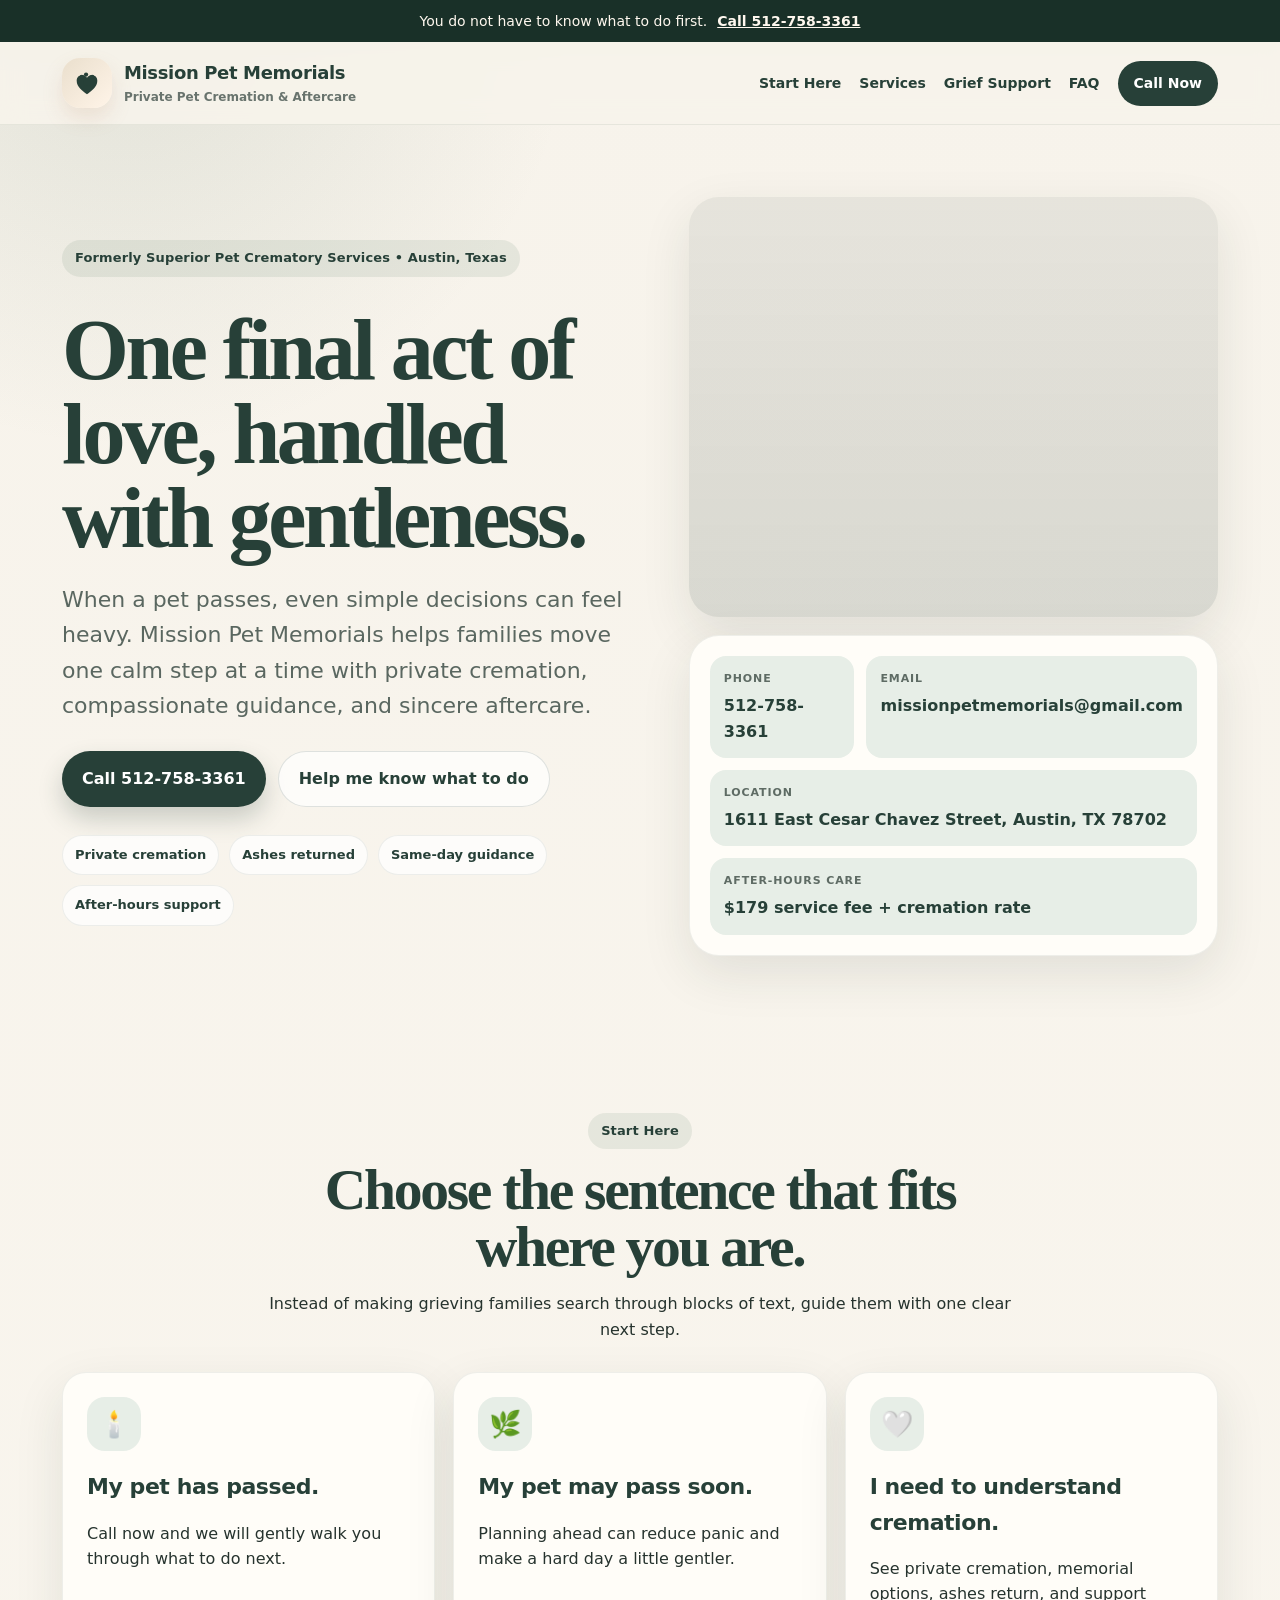
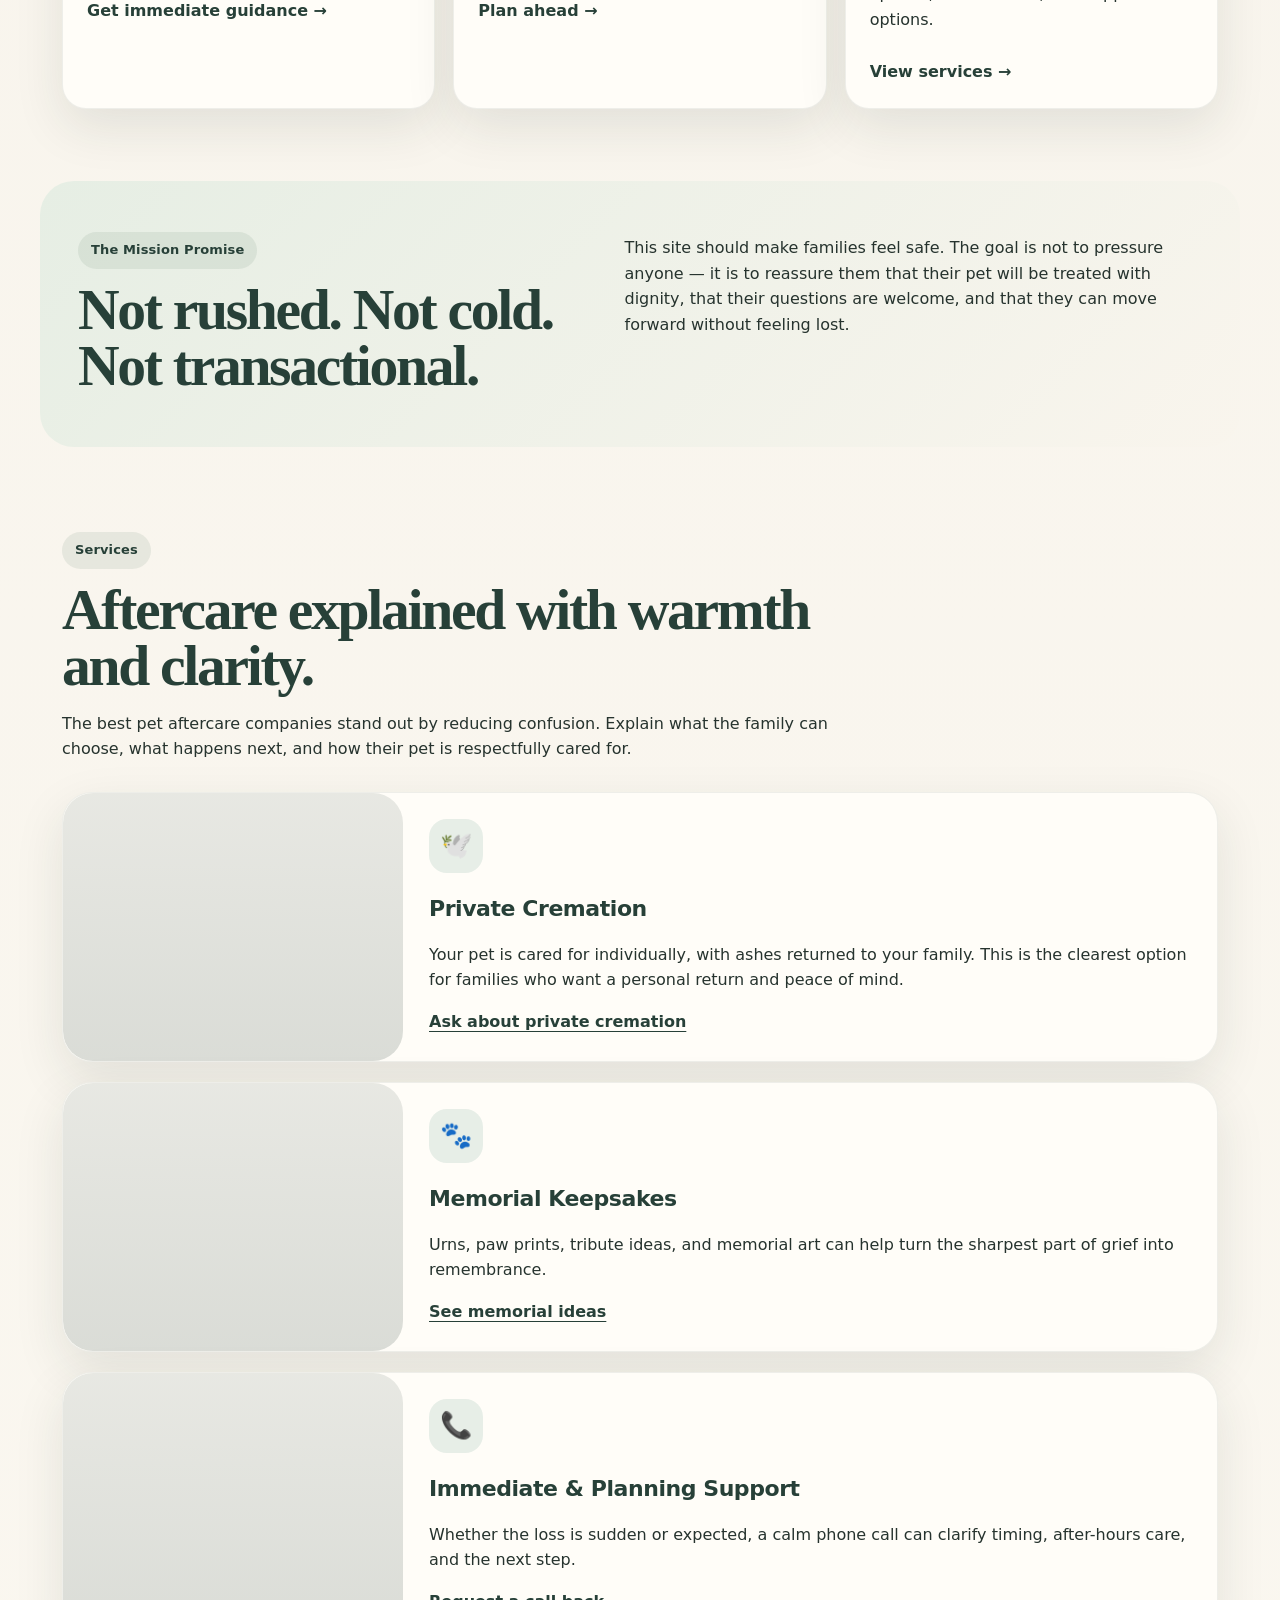
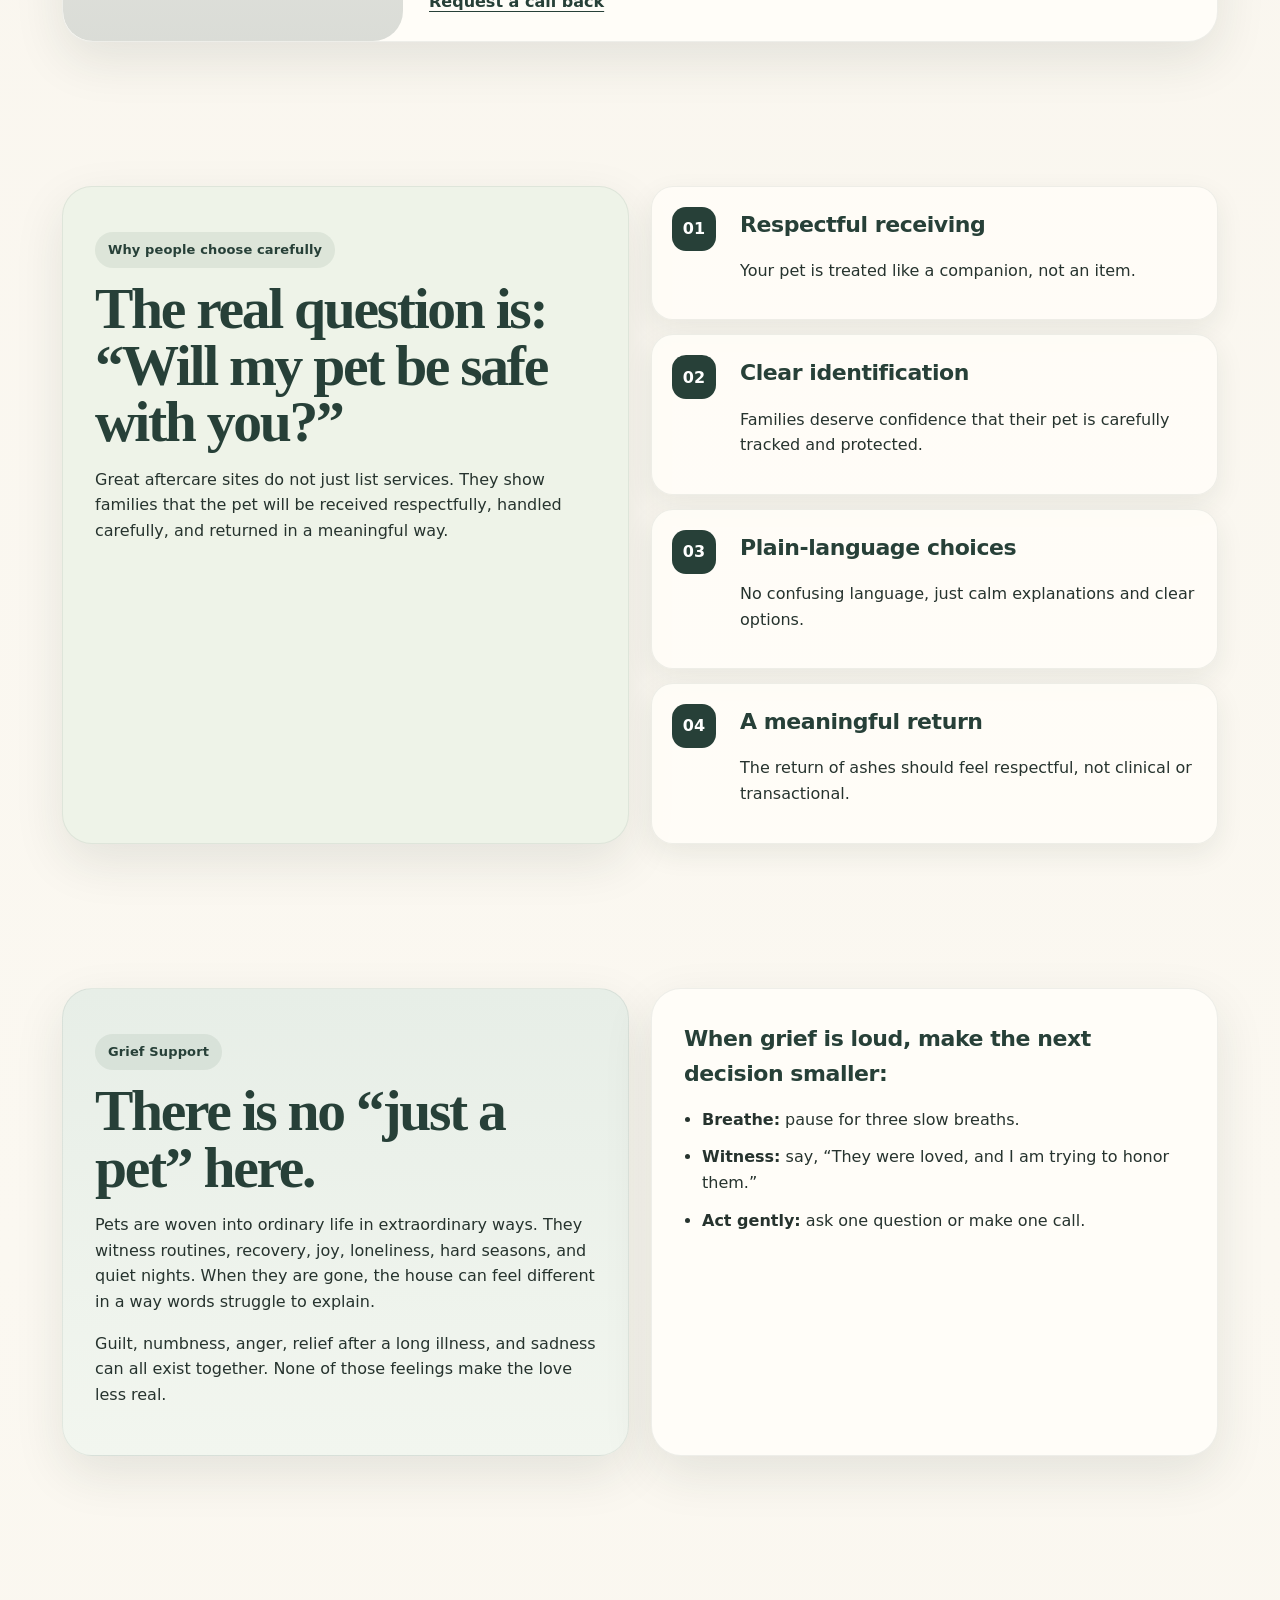
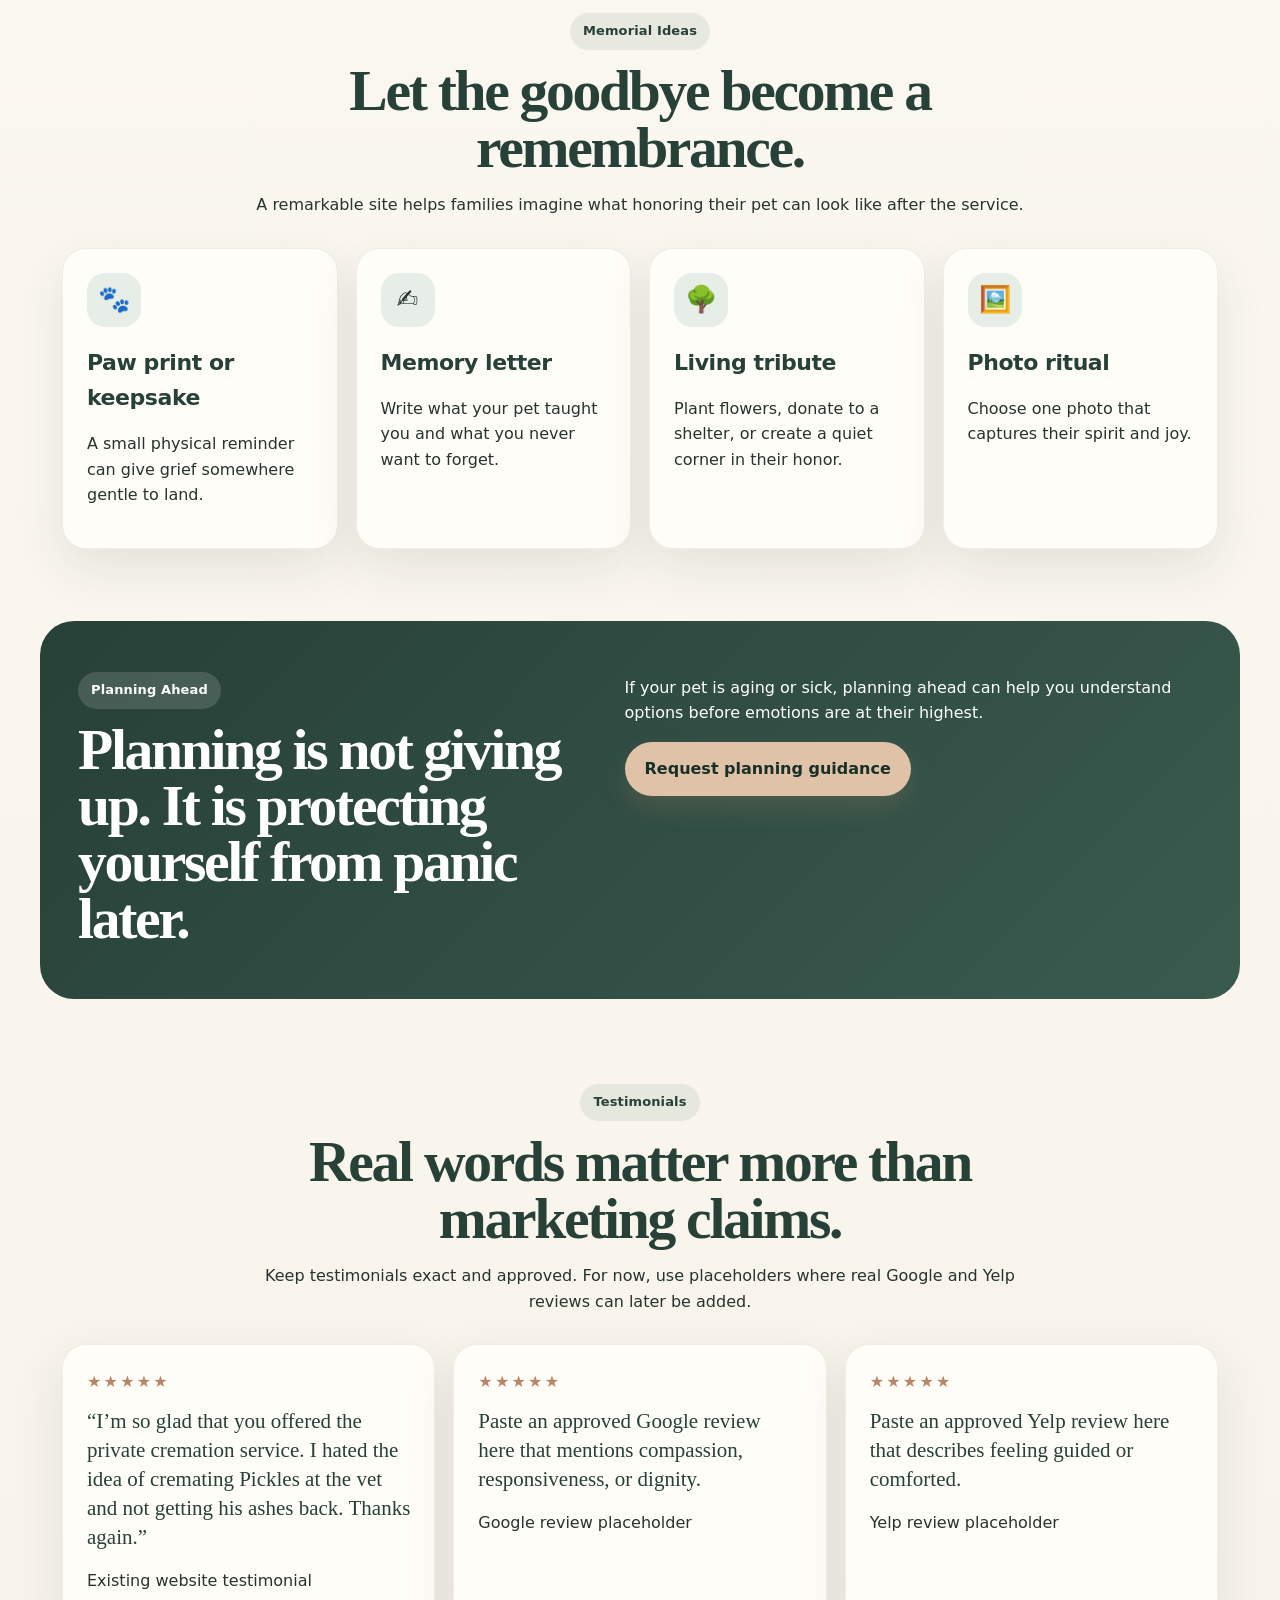
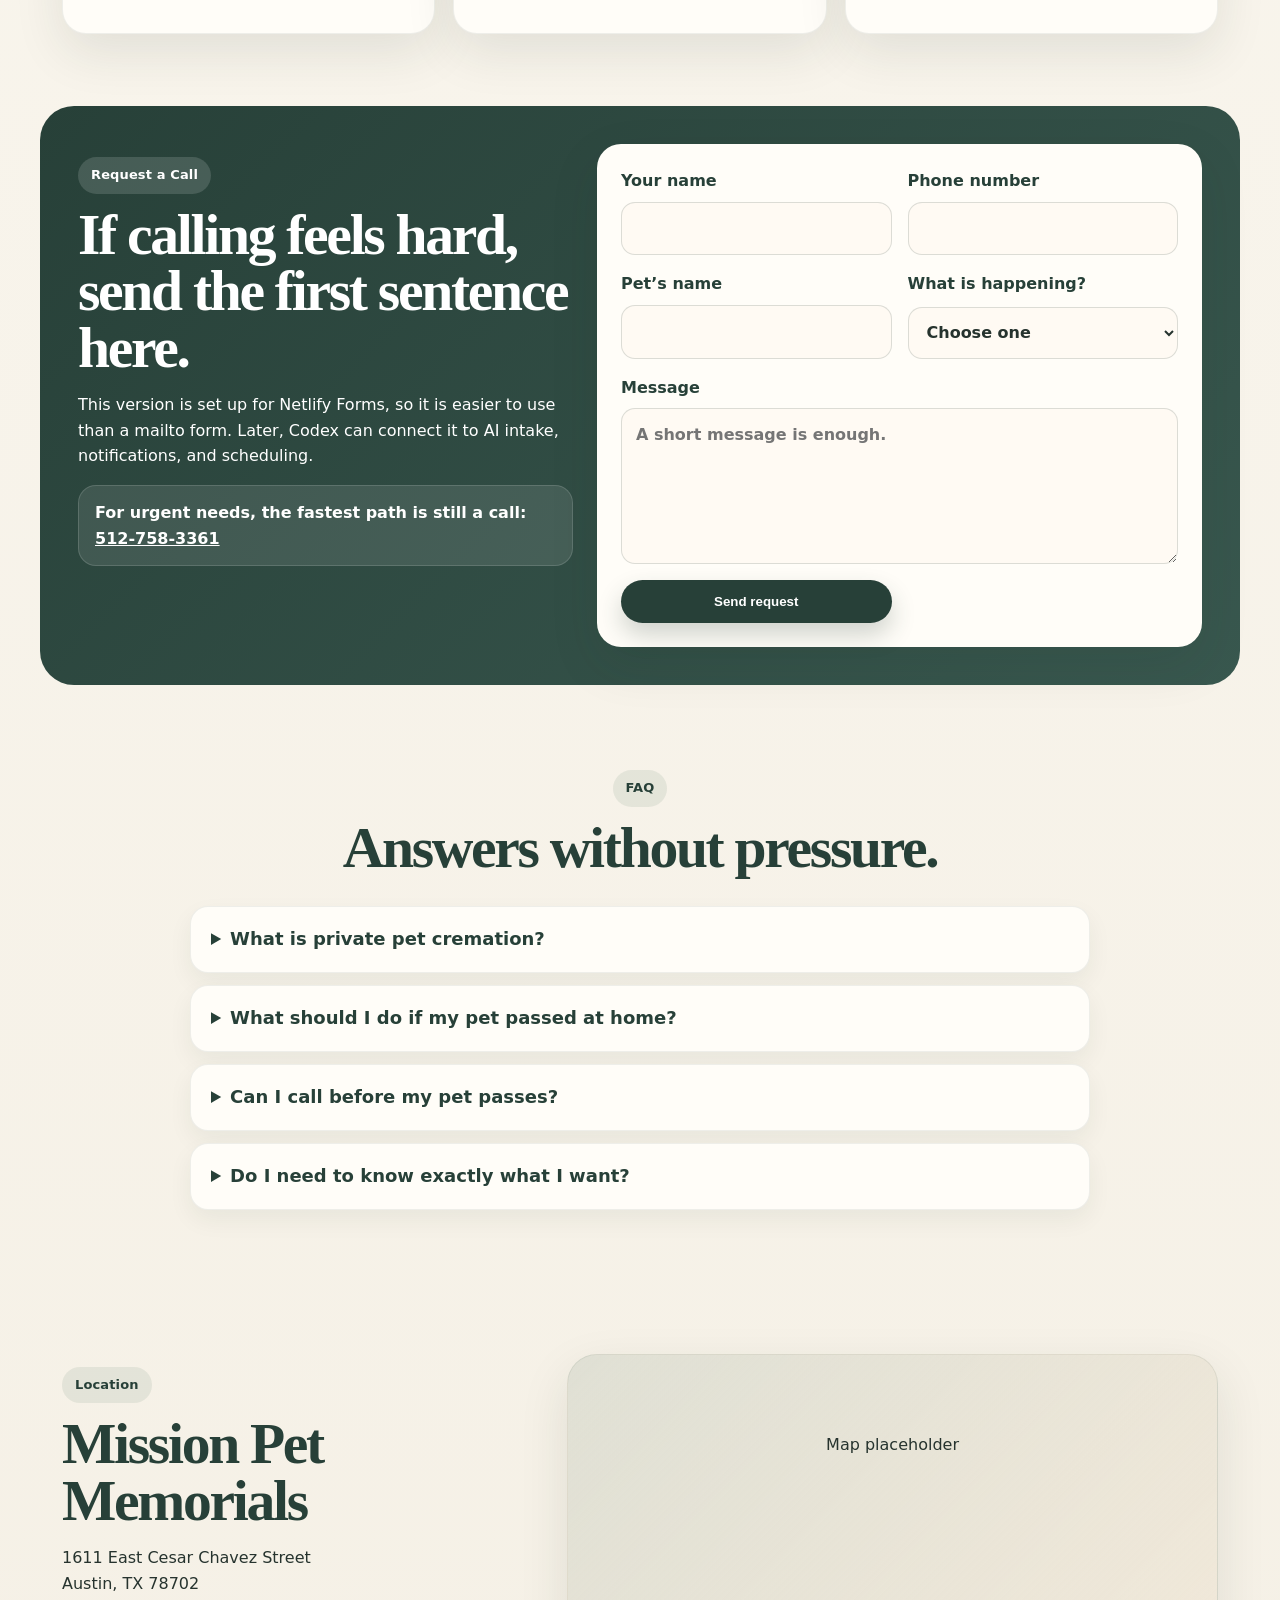
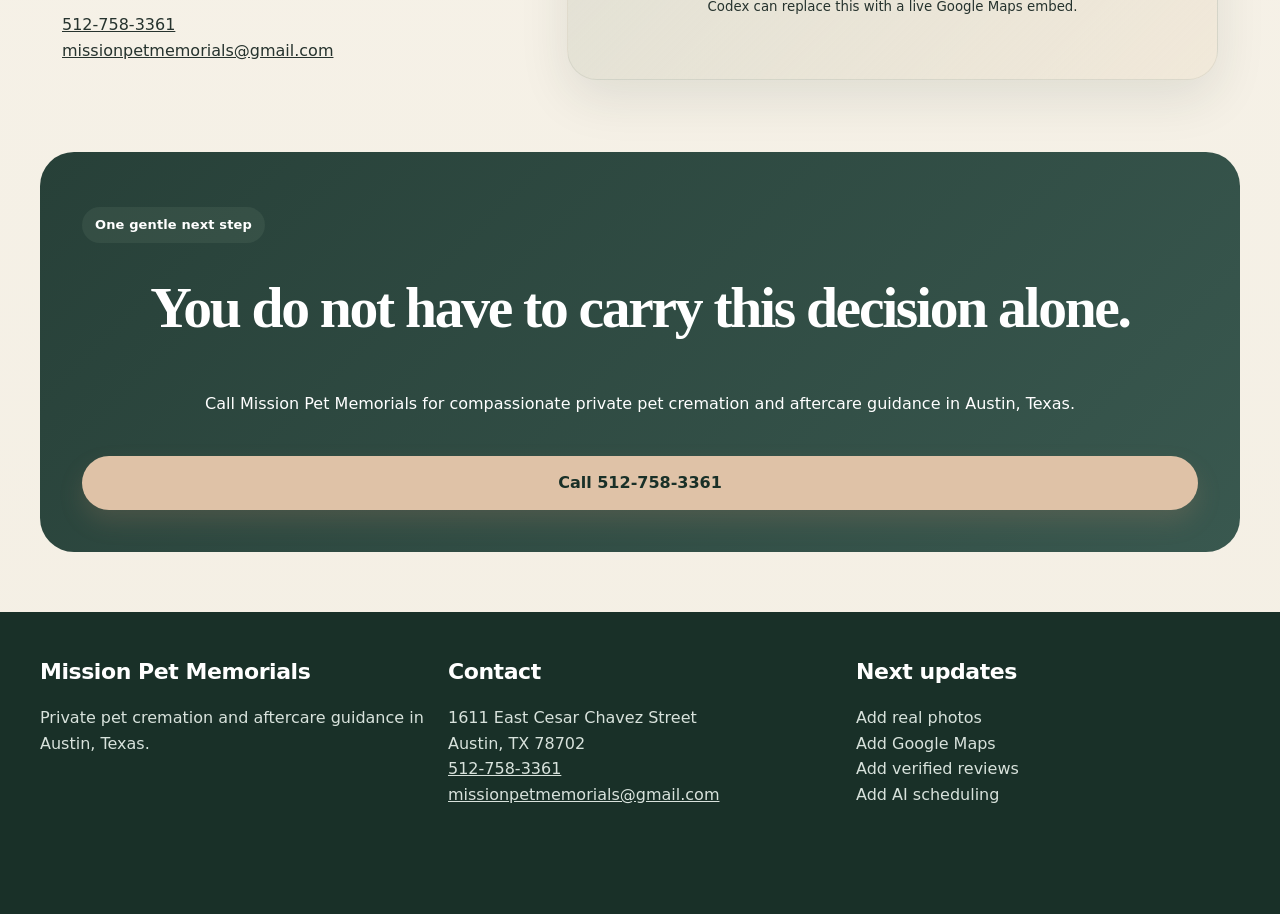
==== index.html @ 934d648f "Add files via upload" ====
<!DOCTYPE html>
<html lang="en">
<head>
  <meta charset="UTF-8" />
  <meta name="viewport" content="width=device-width, initial-scale=1.0" />
  <title>Mission Pet Memorials | Private Pet Cremation & Aftercare</title>
  <meta name="description" content="Compassionate private pet cremation and aftercare in Austin, Texas. Mission Pet Memorials helps families with calm, clear guidance during pet loss." />
  <link rel="stylesheet" href="styles.css" />
</head>
<body>
  <a class="skip-link" href="#main">Skip to content</a>

  <div class="topbar">
    <span>You do not have to know what to do first.</span>
    <a href="tel:5127583361">Call 512-758-3361</a>
  </div>

  <header class="site-header">
    <nav class="nav">
      <a class="brand" href="#home" aria-label="Mission Pet Memorials home">
        <span class="brand-mark" aria-hidden="true">
          <svg viewBox="0 0 64 64" role="img" aria-hidden="true">
            <!-- heart -->
            <path d="M32 56c-10-8-22-16-22-29 0-7 5-12 12-12 5 0 8 3 10 6 2-3 5-6 10-6 7 0 12 5 12 12 0 13-12 21-22 29z"/>
            <!-- paw pads -->
            <circle cx="21" cy="19" r="4.5"/>
            <circle cx="30" cy="14" r="4.5"/>
            <circle cx="43" cy="19" r="4.5"/>
            <ellipse cx="32" cy="31" rx="8.5" ry="7.2"/>
          </svg>
        </span>
        <span class="brand-text">
          <strong>Mission Pet Memorials</strong>
          <small>Private Pet Cremation & Aftercare</small>
        </span>
      </a>

      <button class="menu-toggle" aria-label="Toggle menu" aria-expanded="false">Menu</button>

      <div class="nav-links">
        <a href="#start">Start Here</a>
        <a href="#services">Services</a>
        <a href="#grief">Grief Support</a>
        <a href="#faq">FAQ</a>
        <a class="nav-call" href="tel:5127583361">Call Now</a>
      </div>
    </nav>
  </header>

  <main id="main">
    <section id="home" class="hero">
      <div class="hero-copy">
        <p class="eyebrow">Formerly Superior Pet Crematory Services • Austin, Texas</p>
        <h1>One final act of love, handled with gentleness.</h1>
        <p class="lead">
          When a pet passes, even simple decisions can feel heavy. Mission Pet Memorials helps families move one calm step at a time with private cremation, compassionate guidance, and sincere aftercare.
        </p>

        <div class="hero-actions">
          <a class="button button-primary" href="tel:5127583361">Call 512-758-3361</a>
          <a class="button button-secondary" href="#start">Help me know what to do</a>
        </div>

        <div class="trust-pills">
          <span>Private cremation</span>
          <span>Ashes returned</span>
          <span>Same-day guidance</span>
          <span>After-hours support</span>
        </div>
      </div>

      <div class="hero-side">
        <div class="hero-image" role="img" aria-label="Peaceful dog resting outdoors"></div>
        <div class="contact-card">
          <div class="contact-item">
            <small>Phone</small>
            <strong><a href="tel:5127583361">512-758-3361</a></strong>
          </div>
          <div class="contact-item">
            <small>Email</small>
            <strong><a href="mailto:missionpetmemorials@gmail.com">missionpetmemorials@gmail.com</a></strong>
          </div>
          <div class="contact-item full">
            <small>Location</small>
            <strong>1611 East Cesar Chavez Street, Austin, TX 78702</strong>
          </div>
          <div class="contact-item full">
            <small>After-hours care</small>
            <strong>$179 service fee + cremation rate</strong>
          </div>
        </div>
      </div>
    </section>

    <section id="start" class="section">
      <div class="section-head center">
        <p class="eyebrow">Start Here</p>
        <h2>Choose the sentence that fits where you are.</h2>
        <p>Instead of making grieving families search through blocks of text, guide them with one clear next step.</p>
      </div>

      <div class="card-grid three">
        <a class="info-card link-card" href="tel:5127583361">
          <div class="card-icon">🕯️</div>
          <h3>My pet has passed.</h3>
          <p>Call now and we will gently walk you through what to do next.</p>
          <span>Get immediate guidance →</span>
        </a>

        <a class="info-card link-card" href="#planning">
          <div class="card-icon">🌿</div>
          <h3>My pet may pass soon.</h3>
          <p>Planning ahead can reduce panic and make a hard day a little gentler.</p>
          <span>Plan ahead →</span>
        </a>

        <a class="info-card link-card" href="#services">
          <div class="card-icon">🤍</div>
          <h3>I need to understand cremation.</h3>
          <p>See private cremation, memorial options, ashes return, and support options.</p>
          <span>View services →</span>
        </a>
      </div>
    </section>

    <section class="section soft-banner">
      <div>
        <p class="eyebrow">The Mission Promise</p>
        <h2>Not rushed. Not cold. Not transactional.</h2>
      </div>
      <p>
        This site should make families feel safe. The goal is not to pressure anyone — it is to reassure them that their pet will be treated with dignity, that their questions are welcome, and that they can move forward without feeling lost.
      </p>
    </section>

    <section id="services" class="section">
      <div class="section-head">
        <p class="eyebrow">Services</p>
        <h2>Aftercare explained with warmth and clarity.</h2>
        <p>
          The best pet aftercare companies stand out by reducing confusion. Explain what the family can choose, what happens next, and how their pet is respectfully cared for.
        </p>
      </div>

      <div class="service-grid">
        <article class="service-card">
          <div class="service-image image-private" role="img" aria-label="Pet memorial setting"></div>
          <div class="service-content">
            <div class="card-icon">🕊️</div>
            <h3>Private Cremation</h3>
            <p>Your pet is cared for individually, with ashes returned to your family. This is the clearest option for families who want a personal return and peace of mind.</p>
            <a href="tel:5127583361">Ask about private cremation</a>
          </div>
        </article>

        <article class="service-card">
          <div class="service-image image-keepsakes" role="img" aria-label="Memorial keepsake arrangement"></div>
          <div class="service-content">
            <div class="card-icon">🐾</div>
            <h3>Memorial Keepsakes</h3>
            <p>Urns, paw prints, tribute ideas, and memorial art can help turn the sharpest part of grief into remembrance.</p>
            <a href="#memorials">See memorial ideas</a>
          </div>
        </article>

        <article class="service-card">
          <div class="service-image image-guidance" role="img" aria-label="Calm outdoor landscape"></div>
          <div class="service-content">
            <div class="card-icon">📞</div>
            <h3>Immediate & Planning Support</h3>
            <p>Whether the loss is sudden or expected, a calm phone call can clarify timing, after-hours care, and the next step.</p>
            <a href="#lead-form">Request a call back</a>
          </div>
        </article>
      </div>
    </section>

    <section class="section split-section">
      <div class="panel panel-soft">
        <p class="eyebrow">Why people choose carefully</p>
        <h2>The real question is: “Will my pet be safe with you?”</h2>
        <p>
          Great aftercare sites do not just list services. They show families that the pet will be received respectfully, handled carefully, and returned in a meaningful way.
        </p>
      </div>

      <div class="checklist">
        <div class="check-item">
          <strong>01</strong>
          <div>
            <h3>Respectful receiving</h3>
            <p>Your pet is treated like a companion, not an item.</p>
          </div>
        </div>
        <div class="check-item">
          <strong>02</strong>
          <div>
            <h3>Clear identification</h3>
            <p>Families deserve confidence that their pet is carefully tracked and protected.</p>
          </div>
        </div>
        <div class="check-item">
          <strong>03</strong>
          <div>
            <h3>Plain-language choices</h3>
            <p>No confusing language, just calm explanations and clear options.</p>
          </div>
        </div>
        <div class="check-item">
          <strong>04</strong>
          <div>
            <h3>A meaningful return</h3>
            <p>The return of ashes should feel respectful, not clinical or transactional.</p>
          </div>
        </div>
      </div>
    </section>

    <section id="grief" class="section split-section">
      <div class="panel panel-sage">
        <p class="eyebrow">Grief Support</p>
        <h2>There is no “just a pet” here.</h2>
        <p>
          Pets are woven into ordinary life in extraordinary ways. They witness routines, recovery, joy, loneliness, hard seasons, and quiet nights. When they are gone, the house can feel different in a way words struggle to explain.
        </p>
        <p>
          Guilt, numbness, anger, relief after a long illness, and sadness can all exist together. None of those feelings make the love less real.
        </p>
      </div>

      <div class="panel panel-white">
        <h3>When grief is loud, make the next decision smaller:</h3>
        <ul class="gentle-list">
          <li><strong>Breathe:</strong> pause for three slow breaths.</li>
          <li><strong>Witness:</strong> say, “They were loved, and I am trying to honor them.”</li>
          <li><strong>Act gently:</strong> ask one question or make one call.</li>
        </ul>
      </div>
    </section>

    <section id="memorials" class="section">
      <div class="section-head center">
        <p class="eyebrow">Memorial Ideas</p>
        <h2>Let the goodbye become a remembrance.</h2>
        <p>A remarkable site helps families imagine what honoring their pet can look like after the service.</p>
      </div>

      <div class="card-grid four">
        <article class="info-card">
          <div class="card-icon">🐾</div>
          <h3>Paw print or keepsake</h3>
          <p>A small physical reminder can give grief somewhere gentle to land.</p>
        </article>
        <article class="info-card">
          <div class="card-icon">✍️</div>
          <h3>Memory letter</h3>
          <p>Write what your pet taught you and what you never want to forget.</p>
        </article>
        <article class="info-card">
          <div class="card-icon">🌳</div>
          <h3>Living tribute</h3>
          <p>Plant flowers, donate to a shelter, or create a quiet corner in their honor.</p>
        </article>
        <article class="info-card">
          <div class="card-icon">🖼️</div>
          <h3>Photo ritual</h3>
          <p>Choose one photo that captures their spirit and joy.</p>
        </article>
      </div>
    </section>

    <section id="planning" class="section dark-banner">
      <div>
        <p class="eyebrow eyebrow-dark">Planning Ahead</p>
        <h2>Planning is not giving up. It is protecting yourself from panic later.</h2>
      </div>
      <div>
        <p>
          If your pet is aging or sick, planning ahead can help you understand options before emotions are at their highest.
        </p>
        <a class="button button-warm" href="#lead-form">Request planning guidance</a>
      </div>
    </section>

    <section class="section">
      <div class="section-head center">
        <p class="eyebrow">Testimonials</p>
        <h2>Real words matter more than marketing claims.</h2>
        <p>Keep testimonials exact and approved. For now, use placeholders where real Google and Yelp reviews can later be added.</p>
      </div>

      <div class="card-grid three">
        <article class="quote-card">
          <div class="stars">★★★★★</div>
          <blockquote>“I’m so glad that you offered the private cremation service. I hated the idea of cremating Pickles at the vet and not getting his ashes back. Thanks again.”</blockquote>
          <p>Existing website testimonial</p>
        </article>
        <article class="quote-card">
          <div class="stars">★★★★★</div>
          <blockquote>Paste an approved Google review here that mentions compassion, responsiveness, or dignity.</blockquote>
          <p>Google review placeholder</p>
        </article>
        <article class="quote-card">
          <div class="stars">★★★★★</div>
          <blockquote>Paste an approved Yelp review here that describes feeling guided or comforted.</blockquote>
          <p>Yelp review placeholder</p>
        </article>
      </div>
    </section>

    <section id="lead-form" class="section form-section">
      <div class="form-copy">
        <p class="eyebrow eyebrow-dark">Request a Call</p>
        <h2>If calling feels hard, send the first sentence here.</h2>
        <p>
          This version is set up for Netlify Forms, so it is easier to use than a mailto form. Later, Codex can connect it to AI intake, notifications, and scheduling.
        </p>
        <p class="small-callout">For urgent needs, the fastest path is still a call: <a href="tel:5127583361">512-758-3361</a></p>
      </div>

      <form name="callback" method="POST" data-netlify="true" netlify-honeypot="bot-field" class="site-form">
        <input type="hidden" name="form-name" value="callback" />
        <p class="hidden">
          <label>Do not fill this out: <input name="bot-field" /></label>
        </p>

        <label>
          Your name
          <input type="text" name="name" required />
        </label>

        <label>
          Phone number
          <input type="tel" name="phone" required />
        </label>

        <label>
          Pet’s name
          <input type="text" name="pet_name" />
        </label>

        <label>
          What is happening?
          <select name="situation" required>
            <option value="">Choose one</option>
            <option>My pet has passed</option>
            <option>My pet may pass soon</option>
            <option>I am planning ahead</option>
            <option>I have a pricing question</option>
            <option>I need after-hours help</option>
          </select>
        </label>

        <label class="full">
          Message
          <textarea name="message" rows="5" placeholder="A short message is enough."></textarea>
        </label>

        <button class="button button-primary" type="submit">Send request</button>
      </form>
    </section>

    <section id="faq" class="section">
      <div class="section-head center">
        <p class="eyebrow">FAQ</p>
        <h2>Answers without pressure.</h2>
      </div>

      <div class="faq-list">
        <details>
          <summary>What is private pet cremation?</summary>
          <p>Private cremation means your pet is cared for individually and ashes are returned to your family.</p>
        </details>
        <details>
          <summary>What should I do if my pet passed at home?</summary>
          <p>Call first. We can talk through timing, after-hours options, and the next step.</p>
        </details>
        <details>
          <summary>Can I call before my pet passes?</summary>
          <p>Yes. Planning ahead can reduce stress and help you understand the options before the hardest moment arrives.</p>
        </details>
        <details>
          <summary>Do I need to know exactly what I want?</summary>
          <p>No. You can call with very little information and be guided from there.</p>
        </details>
      </div>
    </section>

    <section class="section location-section">
      <div>
        <p class="eyebrow">Location</p>
        <h2>Mission Pet Memorials</h2>
        <p>1611 East Cesar Chavez Street<br>Austin, TX 78702</p>
        <p><a href="tel:5127583361">512-758-3361</a><br><a href="mailto:missionpetmemorials@gmail.com">missionpetmemorials@gmail.com</a></p>
      </div>
      <div class="map-placeholder">
        <p>Map placeholder</p>
        <small>Codex can replace this with a live Google Maps embed.</small>
      </div>
    </section>

    <section class="section final-cta">
      <p class="eyebrow">One gentle next step</p>
      <h2>You do not have to carry this decision alone.</h2>
      <p>Call Mission Pet Memorials for compassionate private pet cremation and aftercare guidance in Austin, Texas.</p>
      <a class="button button-warm" href="tel:5127583361">Call 512-758-3361</a>
    </section>
  </main>

  <footer class="footer">
    <div class="footer-grid">
      <div>
        <h3>Mission Pet Memorials</h3>
        <p>Private pet cremation and aftercare guidance in Austin, Texas.</p>
      </div>
      <div>
        <h3>Contact</h3>
        <p>1611 East Cesar Chavez Street<br>Austin, TX 78702<br><a href="tel:5127583361">512-758-3361</a><br><a href="mailto:missionpetmemorials@gmail.com">missionpetmemorials@gmail.com</a></p>
      </div>
      <div>
        <h3>Next updates</h3>
        <p>Add real photos<br>Add Google Maps<br>Add verified reviews<br>Add AI scheduling</p>
      </div>
    </div>
  </footer>

  <div class="mobile-call-bar">
    <a href="tel:5127583361">Call now: 512-758-3361</a>
  </div>

  <script src="script.js"></script>
</body>
</html>
---- styles.css ----
:root {
  --ink: #26332e;
  --deep: #274038;
  --deep-2: #193028;
  --sage: #7c927f;
  --sage-soft: #e7eee7;
  --cream: #fbf8f1;
  --sand: #efe5d4;
  --clay: #b98568;
  --white: #fffdf8;
  --muted: #68736d;
  --shadow: 0 18px 50px rgba(25, 48, 40, 0.10);
  --radius-lg: 30px;
  --radius-md: 20px;
}

* { box-sizing: border-box; }

html { scroll-behavior: smooth; }

body {
  margin: 0;
  font-family: Inter, system-ui, -apple-system, BlinkMacSystemFont, "Segoe UI", sans-serif;
  color: var(--ink);
  background:
    radial-gradient(circle at 10% 0%, rgba(124, 146, 127, 0.18), transparent 28rem),
    linear-gradient(180deg, #f7f3eb 0%, #fbf8f1 50%, #f4efe4 100%);
  line-height: 1.6;
}

a { color: inherit; }

.skip-link {
  position: absolute;
  left: -999px;
  top: 10px;
  background: var(--deep);
  color: white;
  padding: 10px 14px;
  border-radius: 10px;
}

.skip-link:focus { left: 10px; }

.topbar {
  background: var(--deep-2);
  color: #fff8ef;
  padding: 10px 16px;
  text-align: center;
  font-size: 14px;
  display: flex;
  justify-content: center;
  gap: 10px;
  flex-wrap: wrap;
}

.topbar a {
  color: #fff8ef;
  font-weight: 900;
}

.site-header {
  position: sticky;
  top: 0;
  z-index: 20;
  background: rgba(247, 243, 235, 0.92);
  backdrop-filter: blur(12px);
  border-bottom: 1px solid rgba(39, 64, 56, 0.08);
}

.nav {
  max-width: 1200px;
  margin: 0 auto;
  padding: 16px 22px;
  display: flex;
  align-items: center;
  justify-content: space-between;
  gap: 16px;
}

.brand {
  display: flex;
  align-items: center;
  gap: 12px;
  text-decoration: none;
}

.brand-mark {
  width: 50px;
  height: 50px;
  border-radius: 18px;
  background: linear-gradient(135deg, #eadfcd, #fff4e8);
  display: grid;
  place-items: center;
  box-shadow: 0 10px 20px rgba(185, 133, 104, 0.18);
}

.brand-mark svg {
  width: 30px;
  height: 30px;
  fill: var(--deep);
}

.brand-text strong {
  display: block;
  color: var(--deep);
  font-size: 18px;
  font-weight: 900;
  letter-spacing: -0.02em;
}

.brand-text small {
  display: block;
  color: var(--muted);
  font-size: 12px;
  font-weight: 700;
}

.nav-links {
  display: flex;
  align-items: center;
  gap: 18px;
}

.nav-links a {
  text-decoration: none;
  color: var(--deep);
  font-weight: 800;
  font-size: 14px;
}

.nav-call {
  background: var(--deep);
  color: white !important;
  border-radius: 999px;
  padding: 11px 16px;
}

.menu-toggle {
  display: none;
  border: 1px solid rgba(39, 64, 56, 0.14);
  background: var(--white);
  color: var(--deep);
  border-radius: 999px;
  padding: 10px 14px;
  font-weight: 800;
}

.hero,
.section {
  max-width: 1200px;
  margin: 0 auto;
  padding: 72px 22px;
}

.hero {
  display: grid;
  grid-template-columns: 1.05fr 0.95fr;
  gap: 42px;
  align-items: center;
}

.eyebrow,
.eyebrow-dark {
  display: inline-flex;
  width: fit-content;
  padding: 8px 13px;
  border-radius: 999px;
  font-size: 13px;
  font-weight: 900;
  letter-spacing: 0.01em;
}

.eyebrow {
  background: rgba(124, 146, 127, 0.15);
  color: var(--deep);
}

.eyebrow-dark {
  background: rgba(255, 255, 255, 0.14);
  color: #fff8ef;
}

h1,
h2 {
  margin: 0 0 14px;
  font-family: Georgia, "Times New Roman", serif;
  color: var(--deep);
  letter-spacing: -0.04em;
  line-height: 0.98;
}

h1 { font-size: clamp(46px, 7vw, 86px); margin-top: 18px; }
h2 { font-size: clamp(34px, 4.5vw, 58px); }
h3 {
  margin: 0 0 8px;
  color: var(--deep);
  font-size: 22px;
  letter-spacing: -0.02em;
}

.lead {
  font-size: clamp(18px, 2vw, 22px);
  color: #5a6760;
  max-width: 700px;
}

.hero-actions {
  display: flex;
  gap: 12px;
  flex-wrap: wrap;
  margin-top: 28px;
}

.button {
  display: inline-flex;
  align-items: center;
  justify-content: center;
  padding: 14px 20px;
  border-radius: 999px;
  font-weight: 900;
  text-decoration: none;
  border: none;
  cursor: pointer;
}

.button-primary {
  background: var(--deep);
  color: white;
  box-shadow: 0 12px 24px rgba(39, 64, 56, 0.22);
}

.button-secondary {
  background: rgba(255, 255, 255, 0.7);
  color: var(--deep);
  border: 1px solid rgba(39, 64, 56, 0.14);
}

.button-warm {
  background: #dfc2a7;
  color: var(--deep-2);
  box-shadow: 0 12px 24px rgba(185, 133, 104, 0.20);
}

.trust-pills {
  display: flex;
  gap: 10px;
  flex-wrap: wrap;
  margin-top: 28px;
}

.trust-pills span {
  background: rgba(255, 255, 255, 0.72);
  border: 1px solid rgba(39, 64, 56, 0.08);
  color: var(--deep);
  padding: 9px 12px;
  border-radius: 999px;
  font-size: 13px;
  font-weight: 800;
}

.hero-side {
  display: grid;
  gap: 18px;
}

.hero-image,
.service-image {
  width: 100%;
  border-radius: var(--radius-lg);
  background-size: cover;
  background-position: center;
}

.hero-image {
  min-height: 420px;
  box-shadow: var(--shadow);
  background-image:
    linear-gradient(rgba(25, 48, 40, 0.08), rgba(25, 48, 40, 0.14)),
    url("https://images.unsplash.com/photo-1517849845537-4d257902454a?q=80&w=1400&auto=format&fit=crop");
}

.contact-card,
.info-card,
.service-card,
.quote-card,
.panel,
.map-placeholder {
  background: var(--white);
  border: 1px solid rgba(39, 64, 56, 0.08);
  box-shadow: var(--shadow);
}

.contact-card {
  border-radius: var(--radius-lg);
  padding: 20px;
  display: grid;
  grid-template-columns: 1fr 1fr;
  gap: 12px;
}

.contact-item {
  background: var(--sage-soft);
  border-radius: 16px;
  padding: 14px;
}

.contact-item.full {
  grid-column: 1 / -1;
}

.contact-item small {
  display: block;
  font-size: 11px;
  text-transform: uppercase;
  letter-spacing: 0.08em;
  font-weight: 900;
  color: #5e6b64;
  margin-bottom: 5px;
}

.contact-item strong,
.contact-item a {
  color: var(--deep);
  text-decoration: none;
}

.section-head {
  max-width: 780px;
  margin-bottom: 30px;
}

.section-head.center {
  margin-left: auto;
  margin-right: auto;
  text-align: center;
}

.card-grid {
  display: grid;
  gap: 18px;
}

.card-grid.three {
  grid-template-columns: repeat(3, minmax(0, 1fr));
}

.card-grid.four {
  grid-template-columns: repeat(4, minmax(0, 1fr));
}

.info-card,
.quote-card {
  border-radius: 24px;
  padding: 24px;
}

.link-card {
  text-decoration: none;
  color: inherit;
}

.link-card span {
  display: inline-block;
  margin-top: 10px;
  color: var(--deep);
  font-weight: 900;
}

.card-icon {
  width: 54px;
  height: 54px;
  border-radius: 18px;
  display: grid;
  place-items: center;
  background: var(--sage-soft);
  font-size: 26px;
  margin-bottom: 18px;
}

.soft-banner,
.dark-banner,
.final-cta {
  border-radius: 34px;
  display: grid;
  gap: 24px;
}

.soft-banner {
  background: linear-gradient(135deg, #e6eee4, #f9f5ed);
}

.soft-banner,
.dark-banner {
  grid-template-columns: 0.95fr 1.05fr;
  padding: 38px;
}

.dark-banner {
  background: linear-gradient(135deg, var(--deep), #3a5a50);
  color: white;
}

.dark-banner h2,
.dark-banner p {
  color: white;
}

.service-grid {
  display: grid;
  gap: 20px;
}

.service-card {
  border-radius: var(--radius-lg);
  overflow: hidden;
  display: grid;
  grid-template-columns: 340px 1fr;
}

.service-content {
  padding: 26px;
}

.service-content a {
  color: var(--deep);
  font-weight: 900;
  text-underline-offset: 4px;
}

.service-image { min-height: 260px; }

.image-private {
  background-image:
    linear-gradient(rgba(25, 48, 40, 0.10), rgba(25, 48, 40, 0.16)),
    url("https://images.unsplash.com/photo-1548199973-03cce0bbc87b?q=80&w=1400&auto=format&fit=crop");
}

.image-keepsakes {
  background-image:
    linear-gradient(rgba(25, 48, 40, 0.10), rgba(25, 48, 40, 0.16)),
    url("https://images.unsplash.com/photo-1517841905240-472988babdf9?q=80&w=1400&auto=format&fit=crop");
}

.image-guidance {
  background-image:
    linear-gradient(rgba(25, 48, 40, 0.10), rgba(25, 48, 40, 0.16)),
    url("https://images.unsplash.com/photo-1500530855697-b586d89ba3ee?q=80&w=1400&auto=format&fit=crop");
}

.split-section {
  display: grid;
  grid-template-columns: 1fr 1fr;
  gap: 22px;
  align-items: stretch;
}

.panel {
  border-radius: var(--radius-lg);
  padding: 32px;
}

.panel-soft {
  background: #eef3e8;
}

.panel-sage {
  background: linear-gradient(180deg, #e7eee7, #f2f6ef);
}

.panel-white {
  background: var(--white);
}

.checklist {
  display: grid;
  gap: 14px;
}

.check-item {
  background: rgba(255, 253, 248, 0.88);
  border: 1px solid rgba(39, 64, 56, 0.08);
  border-radius: 22px;
  padding: 20px;
  display: grid;
  grid-template-columns: 52px 1fr;
  gap: 16px;
  box-shadow: 0 10px 28px rgba(25, 48, 40, 0.08);
}

.check-item strong {
  width: 44px;
  height: 44px;
  border-radius: 14px;
  background: var(--deep);
  color: white;
  display: grid;
  place-items: center;
}

.gentle-list {
  padding-left: 18px;
}

.gentle-list li {
  margin: 12px 0;
}

.stars {
  color: var(--clay);
  letter-spacing: 0.14em;
  font-weight: 900;
  margin-bottom: 12px;
}

blockquote {
  margin: 0 0 14px;
  font-family: Georgia, "Times New Roman", serif;
  font-size: 21px;
  line-height: 1.38;
  color: var(--deep);
}

.form-section {
  background: linear-gradient(135deg, var(--deep), #39584f);
  border-radius: 34px;
  display: grid;
  grid-template-columns: 0.9fr 1.1fr;
  gap: 24px;
  padding: 38px;
}

.form-copy h2,
.form-copy p,
.form-copy .small-callout,
.form-copy a {
  color: white;
}

.small-callout {
  background: rgba(255, 255, 255, 0.10);
  border: 1px solid rgba(255, 255, 255, 0.14);
  padding: 14px 16px;
  border-radius: 18px;
  font-weight: 700;
}

.site-form {
  background: var(--white);
  border-radius: 24px;
  padding: 24px;
  display: grid;
  grid-template-columns: 1fr 1fr;
  gap: 16px;
  box-shadow: var(--shadow);
}

.site-form label {
  display: grid;
  gap: 8px;
  color: var(--deep);
  font-weight: 800;
}

.site-form .full { grid-column: 1 / -1; }

input,
select,
textarea {
  width: 100%;
  padding: 13px 14px;
  border: 1px solid rgba(39, 64, 56, 0.16);
  border-radius: 14px;
  font: inherit;
  background: #fffaf3;
  color: var(--ink);
}

textarea { resize: vertical; }

.hidden { display: none; }

.faq-list {
  max-width: 900px;
  margin: 0 auto;
  display: grid;
  gap: 12px;
}

details {
  background: var(--white);
  border: 1px solid rgba(39, 64, 56, 0.08);
  border-radius: 18px;
  padding: 18px 20px;
  box-shadow: 0 10px 24px rgba(25, 48, 40, 0.06);
}

summary {
  font-weight: 900;
  color: var(--deep);
  cursor: pointer;
  font-size: 18px;
}

.location-section {
  display: grid;
  grid-template-columns: 0.85fr 1.15fr;
  gap: 24px;
}

.map-placeholder {
  border-radius: var(--radius-lg);
  min-height: 280px;
  display: grid;
  place-items: center;
  text-align: center;
  background: linear-gradient(135deg, rgba(124, 146, 127, 0.18), rgba(239, 229, 212, 0.7));
}

.final-cta {
  background: linear-gradient(135deg, var(--deep), #39584f);
  color: white;
  text-align: center;
  padding: 42px;
}

.final-cta h2,
.final-cta p {
  color: white;
}

.footer {
  background: var(--deep-2);
  color: #eef4ef;
  margin-top: 60px;
  padding: 42px 22px 90px;
}

.footer-grid {
  max-width: 1200px;
  margin: 0 auto;
  display: grid;
  grid-template-columns: 1fr 1fr 1fr;
  gap: 24px;
}

.footer h3 { color: white; }
.footer a,
.footer p { color: #d8e2dc; }

.mobile-call-bar {
  display: none;
}

@media (max-width: 980px) {
  .menu-toggle { display: block; }

  .nav-links {
    display: none;
    position: absolute;
    top: 78px;
    left: 16px;
    right: 16px;
    background: var(--white);
    border: 1px solid rgba(39, 64, 56, 0.10);
    border-radius: 22px;
    padding: 18px;
    box-shadow: var(--shadow);
    flex-direction: column;
    align-items: flex-start;
  }

  .nav-links.open { display: flex; }

  .hero,
  .soft-banner,
  .dark-banner,
  .split-section,
  .form-section,
  .location-section,
  .footer-grid {
    grid-template-columns: 1fr;
  }

  .card-grid.three,
  .card-grid.four {
    grid-template-columns: 1fr;
  }

  .service-card {
    grid-template-columns: 1fr;
  }

  .site-form {
    grid-template-columns: 1fr;
  }

  .site-form .full {
    grid-column: auto;
  }

  .contact-card {
    grid-template-columns: 1fr;
  }

  .contact-item.full {
    grid-column: auto;
  }

  .mobile-call-bar {
    display: block;
    position: fixed;
    left: 0;
    right: 0;
    bottom: 0;
    z-index: 30;
    background: var(--deep);
    padding: 12px 16px;
    text-align: center;
    box-shadow: 0 -8px 20px rgba(0,0,0,0.18);
  }

  .mobile-call-bar a {
    color: white;
    text-decoration: none;
    font-weight: 900;
  }
}

@media (max-width: 620px) {
  .nav,
  .hero,
  .section,
  .footer {
    padding-left: 16px;
    padding-right: 16px;
  }

  .hero,
  .section {
    padding-top: 56px;
    padding-bottom: 56px;
  }

  h1 {
    font-size: clamp(42px, 13vw, 62px);
  }

  .brand-text small {
    display: none;
  }

  .hero-image {
    min-height: 300px;
  }

  .service-image {
    min-height: 220px;
  }
}
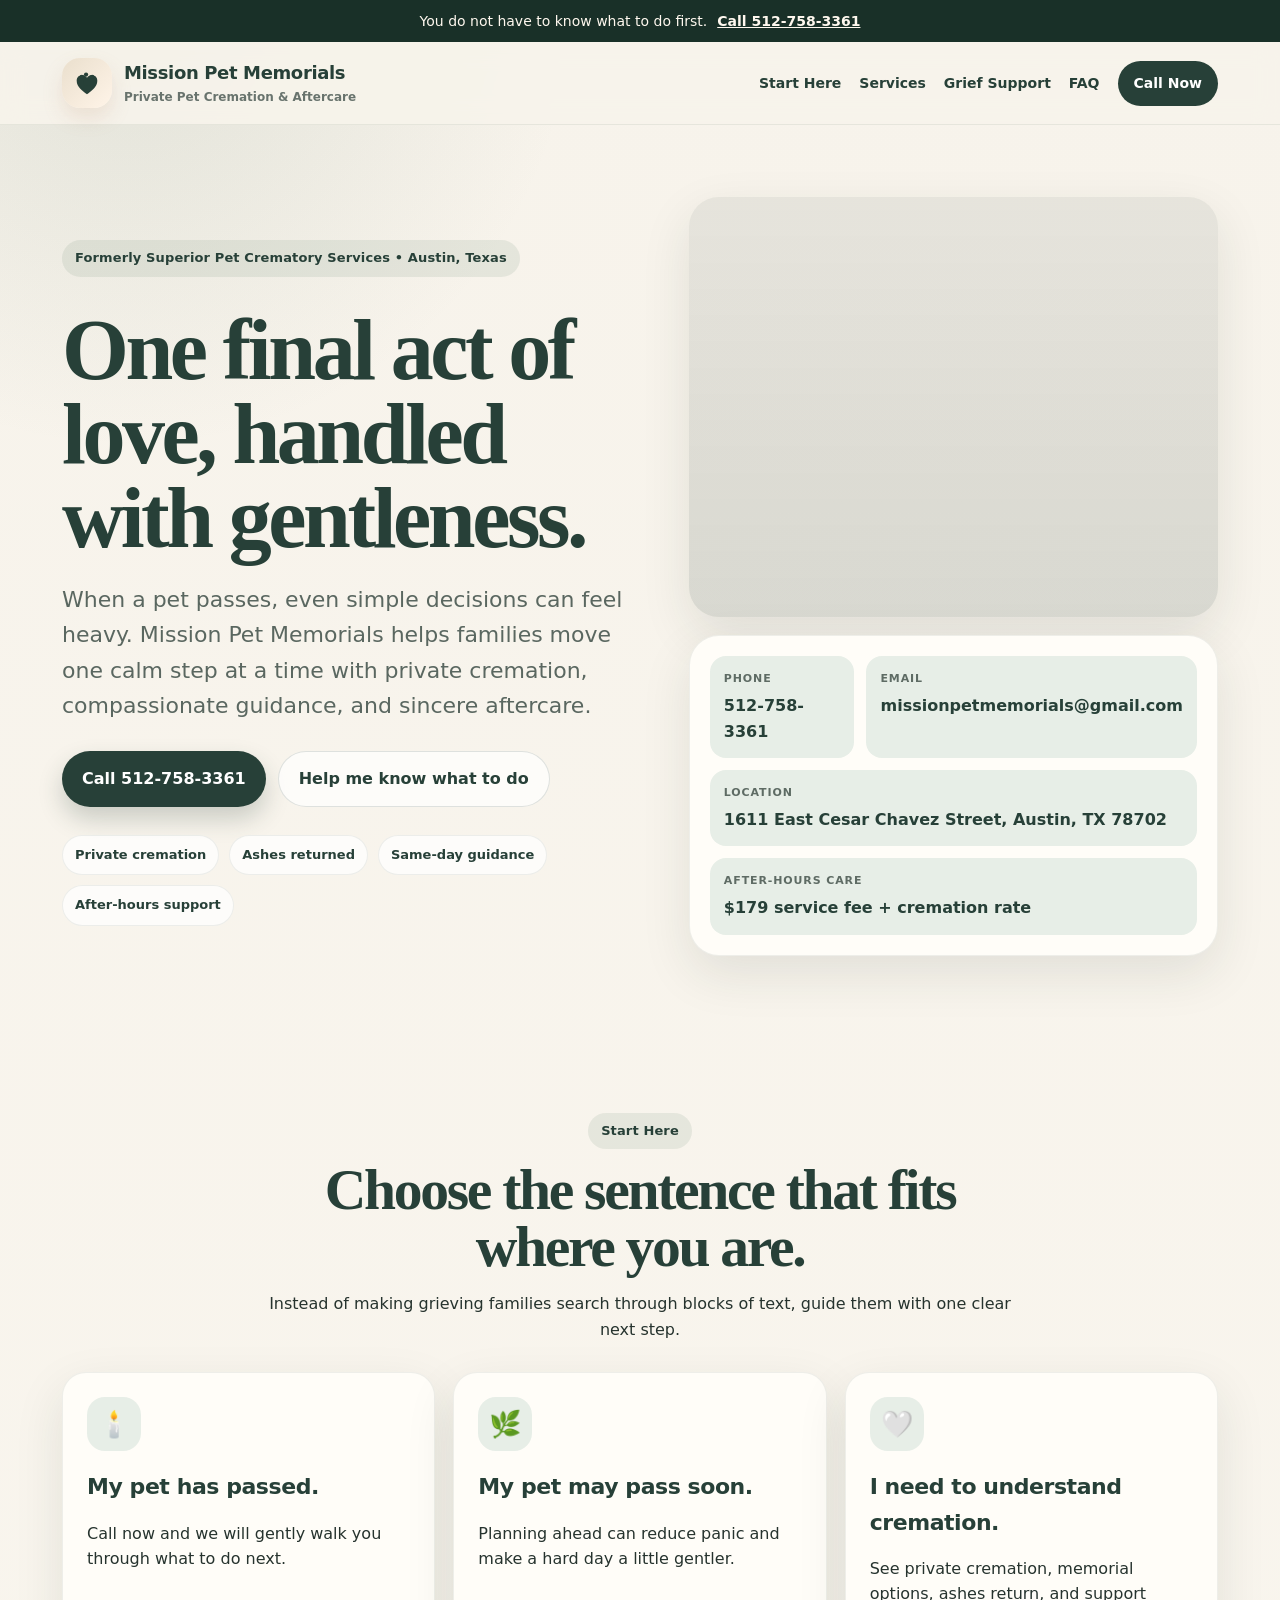
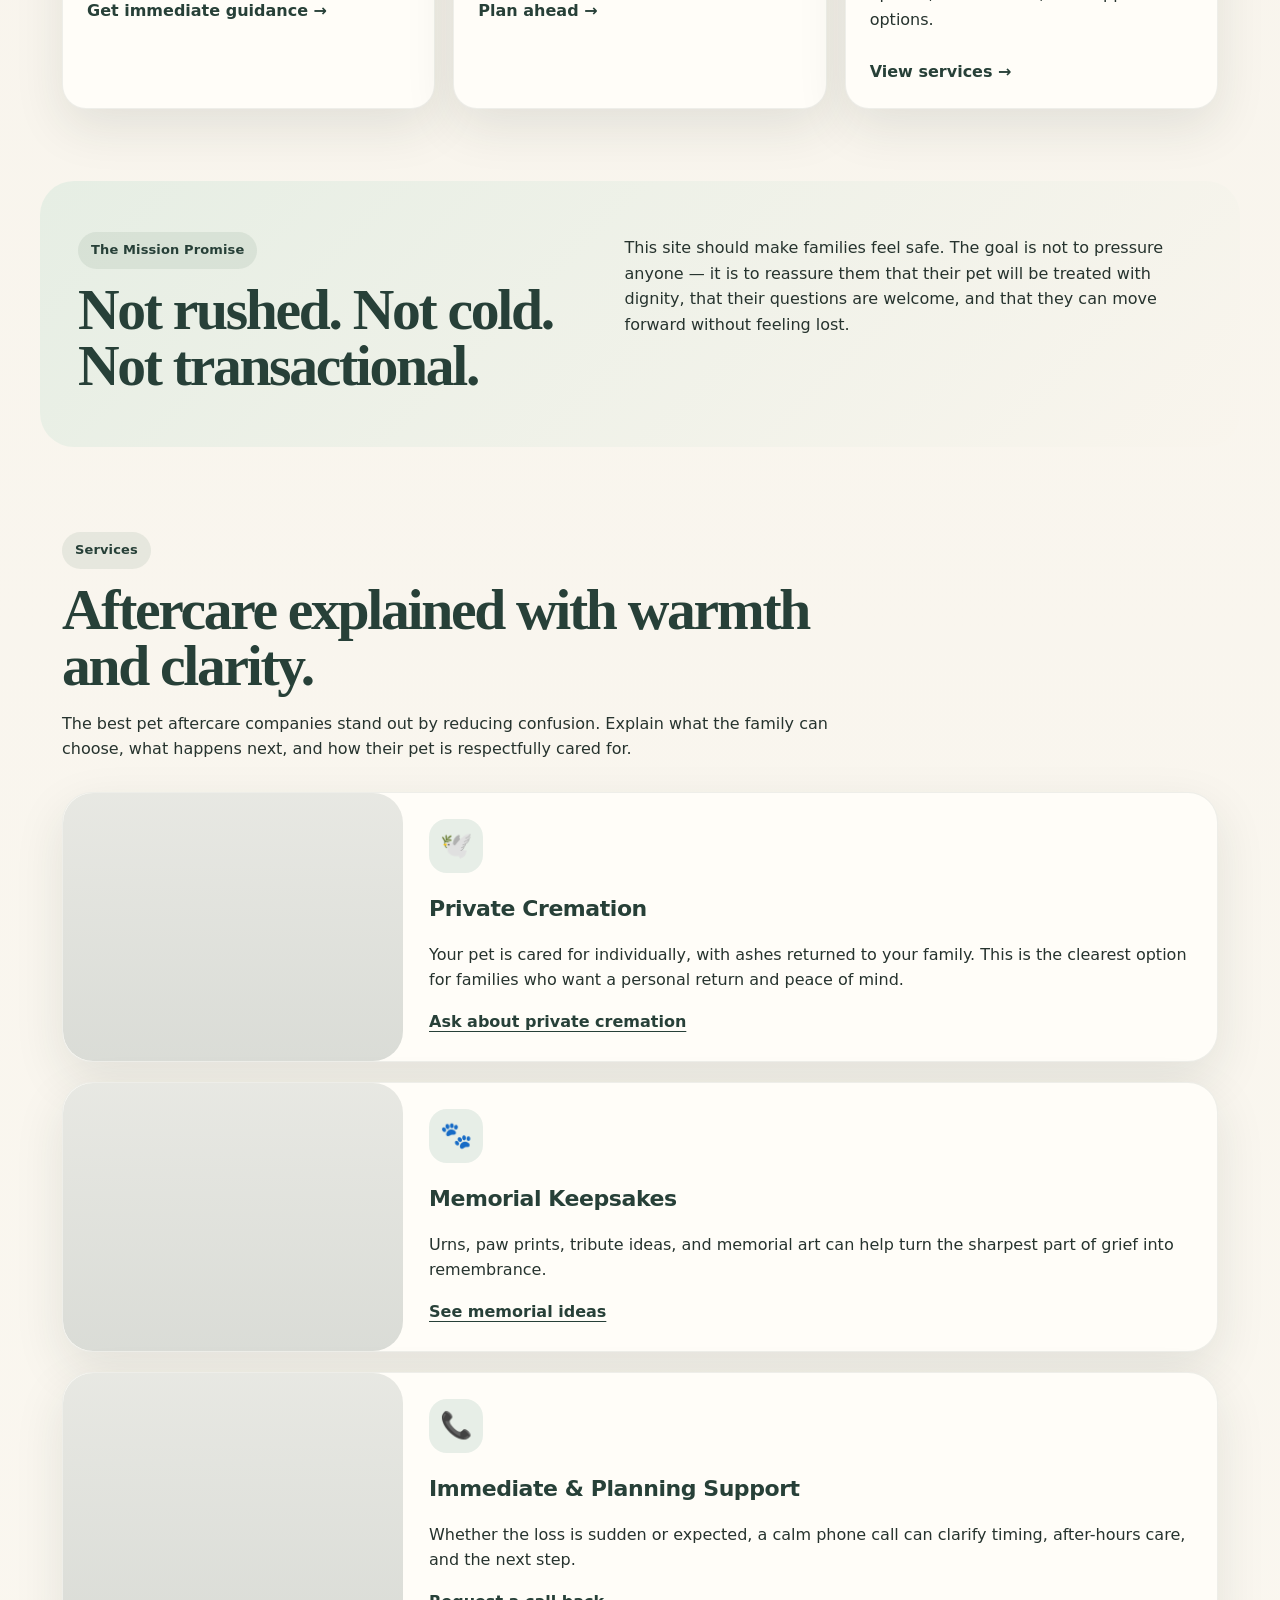
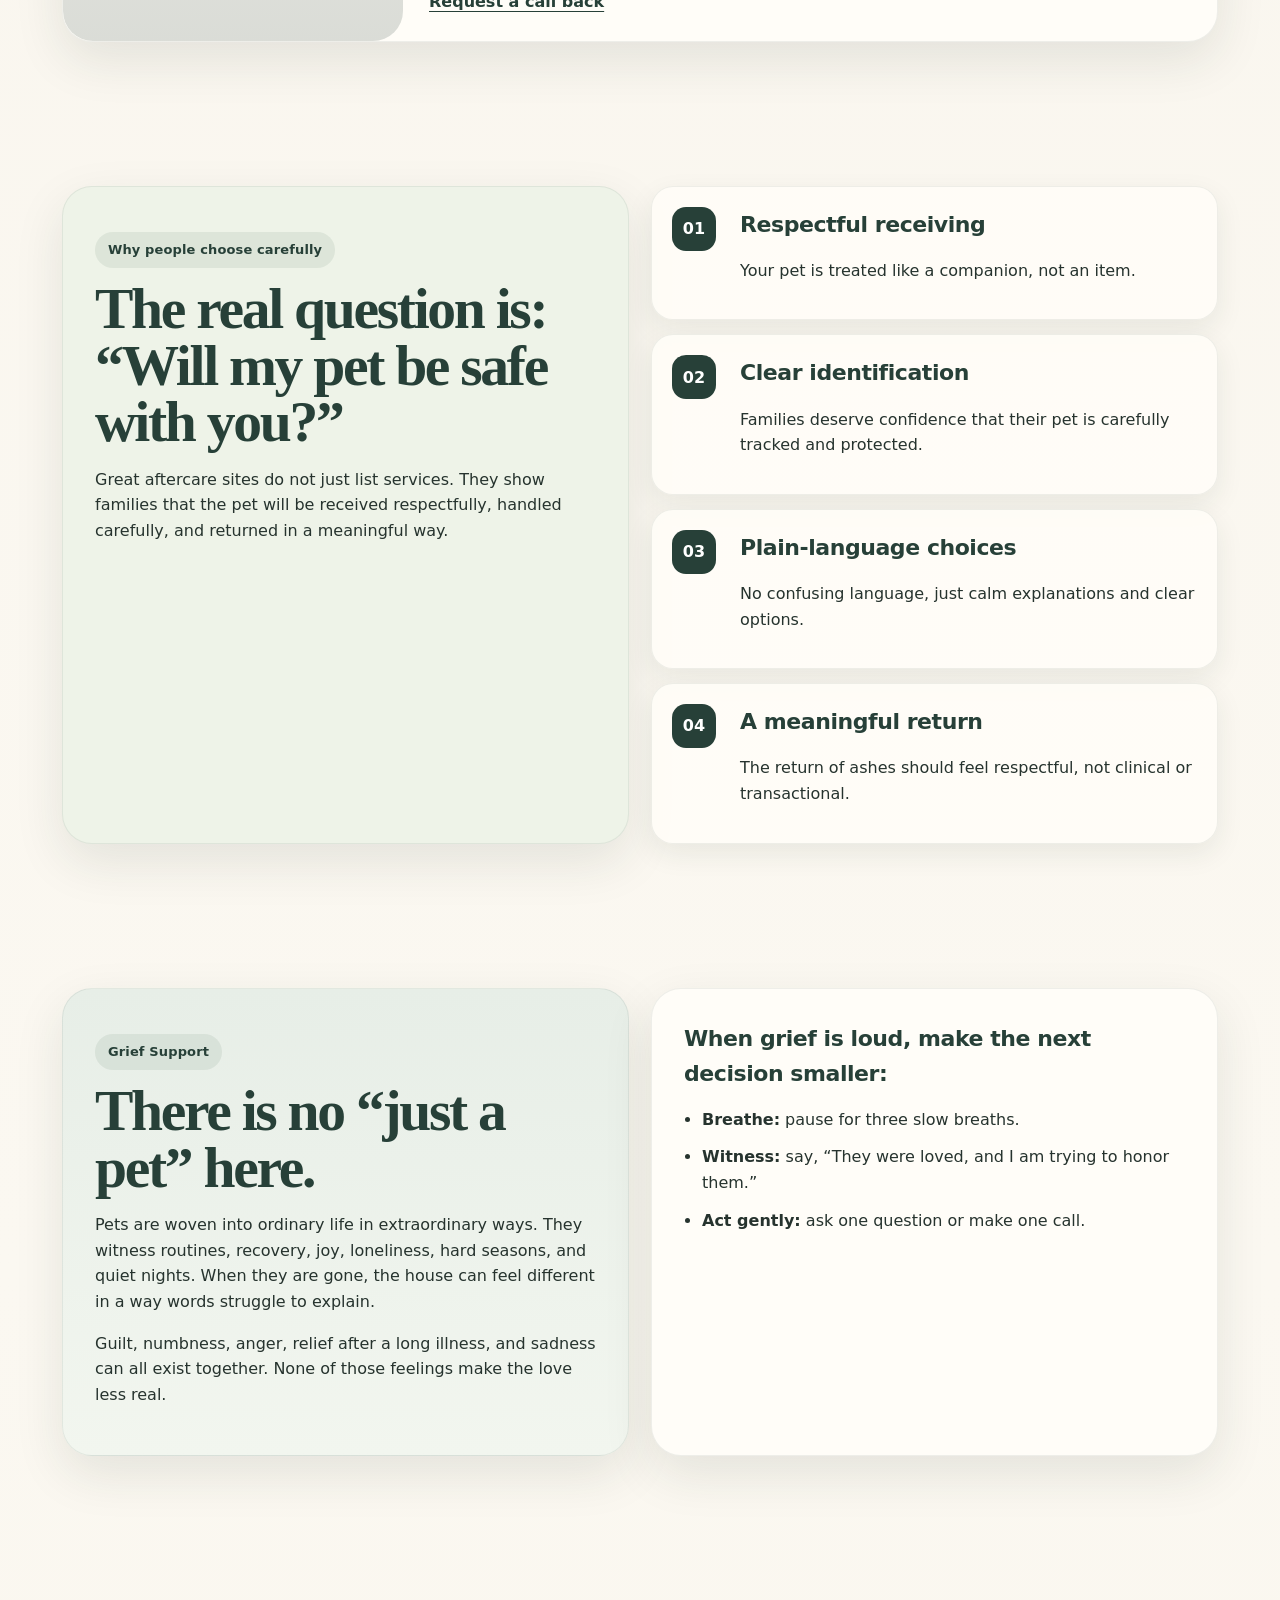
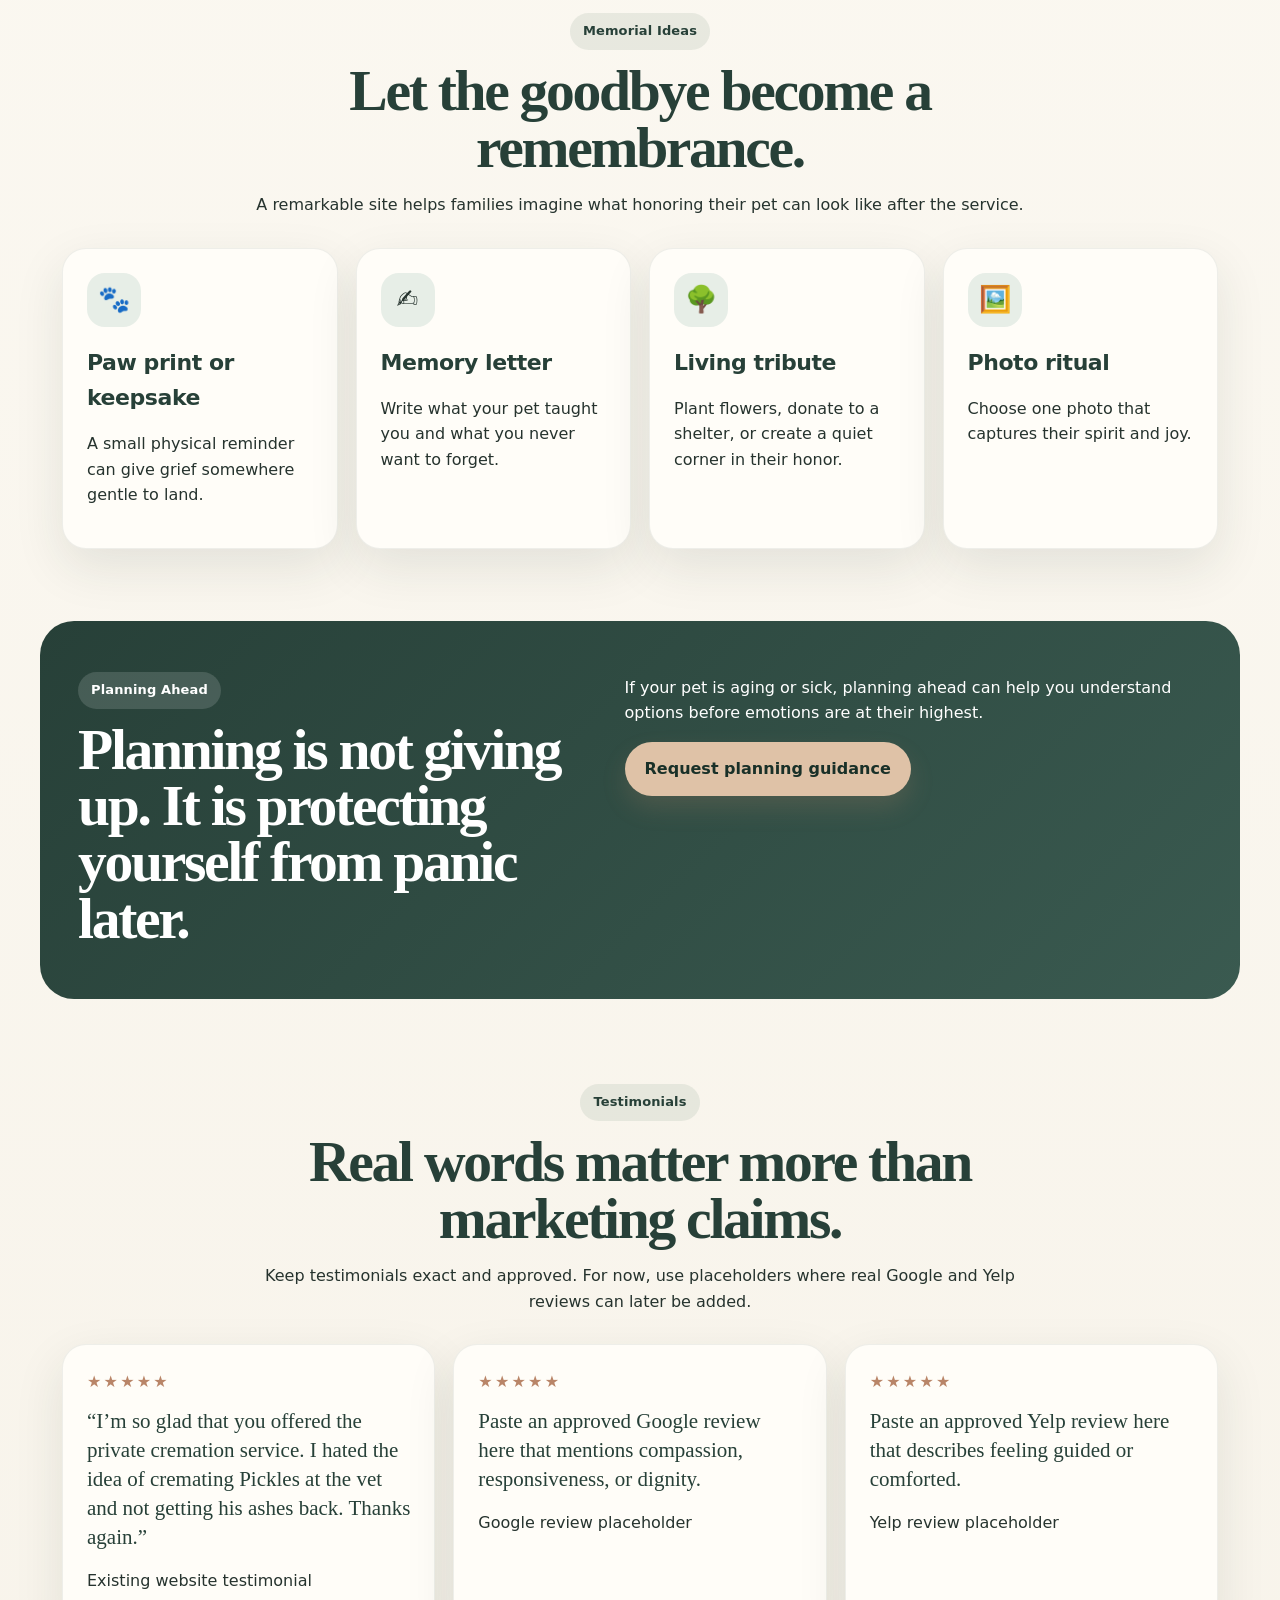
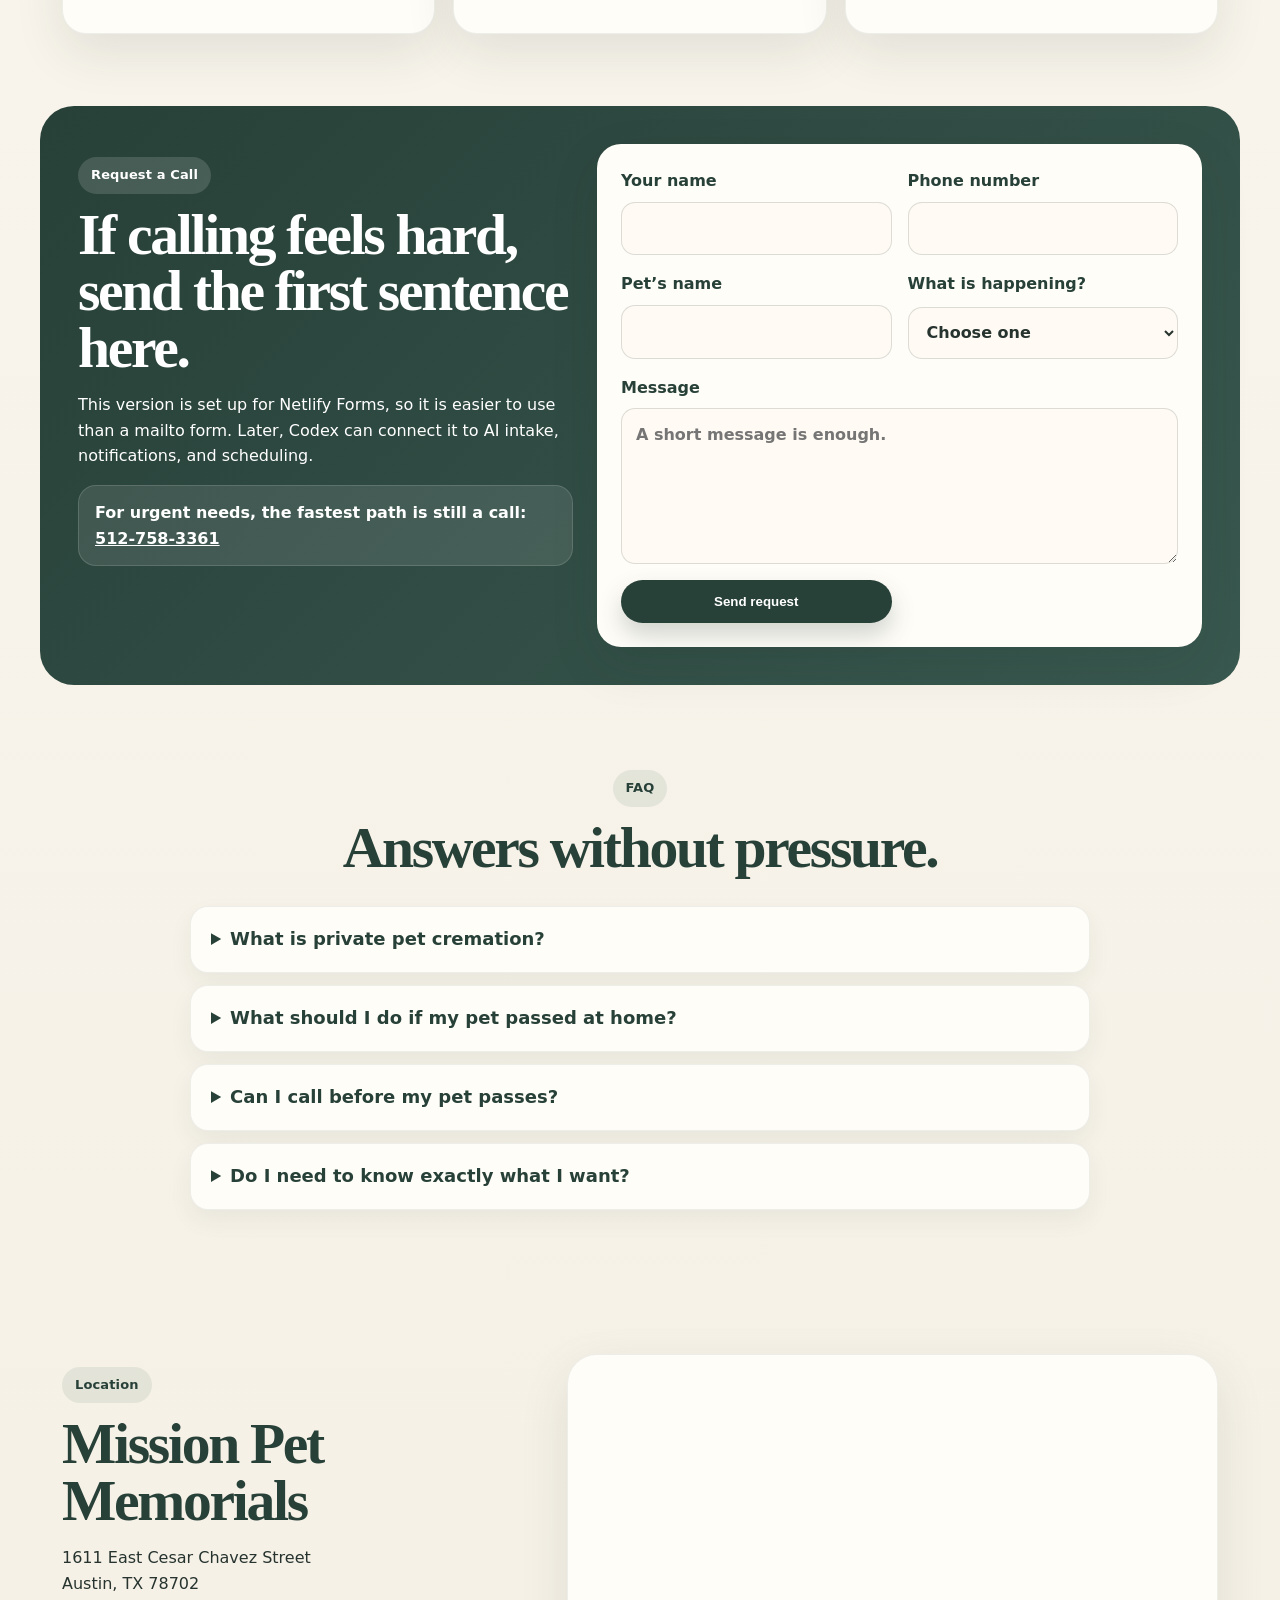
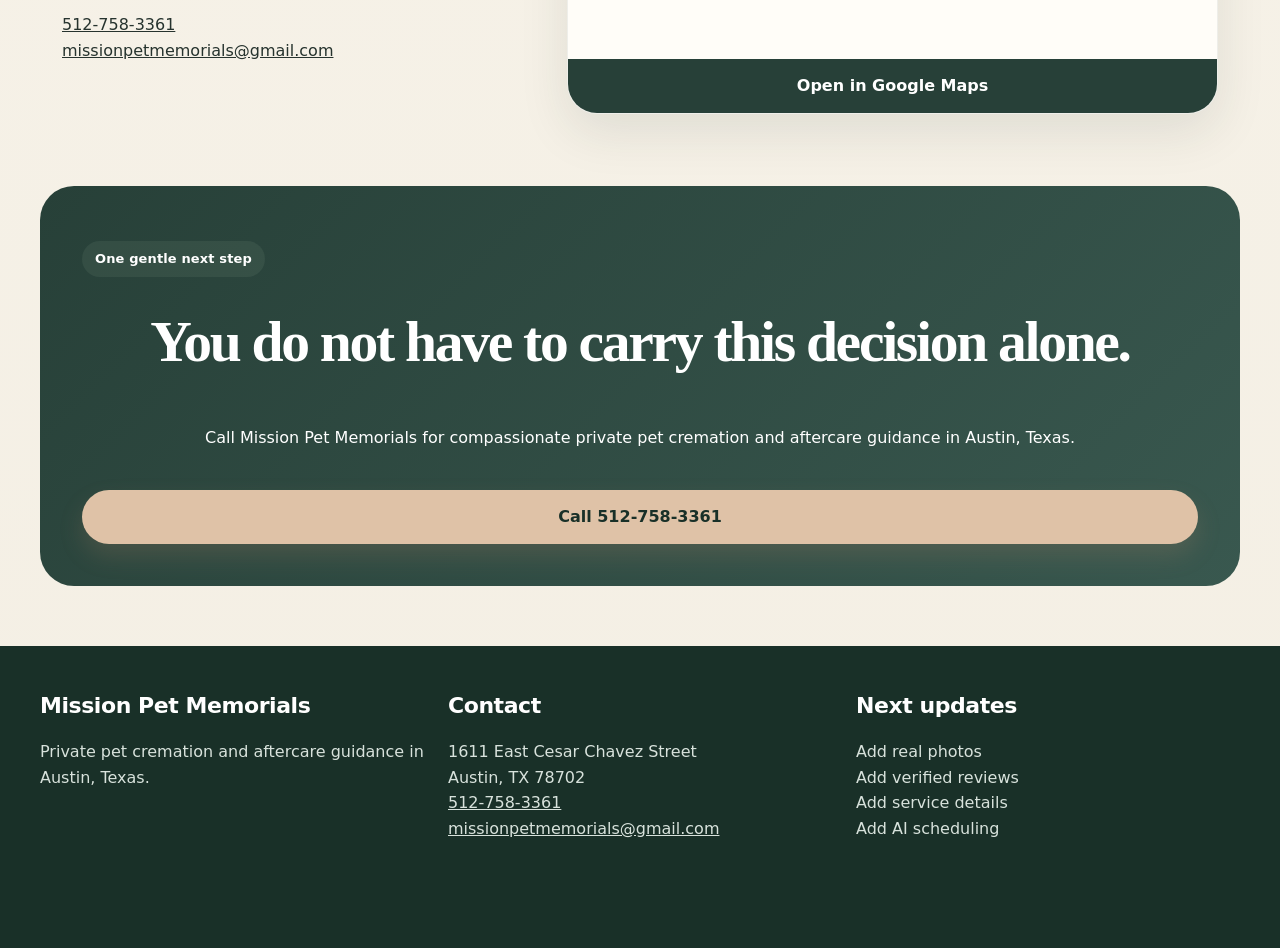
==== commit 5ee7728f: "Replace map placeholder with live Google map" ====
--- a/index.html
+++ b/index.html
@@ -393,9 +393,15 @@
         <p>1611 East Cesar Chavez Street<br>Austin, TX 78702</p>
         <p><a href="tel:5127583361">512-758-3361</a><br><a href="mailto:missionpetmemorials@gmail.com">missionpetmemorials@gmail.com</a></p>
       </div>
-      <div class="map-placeholder">
-        <p>Map placeholder</p>
-        <small>Codex can replace this with a live Google Maps embed.</small>
+      <div class="map-placeholder" aria-label="Google map showing Mission Pet Memorials at 1611 East Cesar Chavez Street, Austin, Texas">
+        <iframe
+          title="Mission Pet Memorials on Google Maps"
+          src="https://www.google.com/maps?q=1611%20East%20Cesar%20Chavez%20Street%2C%20Austin%2C%20TX%2078702&output=embed"
+          loading="lazy"
+          referrerpolicy="no-referrer-when-downgrade"
+          allowfullscreen>
+        </iframe>
+        <a class="map-directions" href="https://www.google.com/maps/dir/?api=1&destination=1611%20East%20Cesar%20Chavez%20Street%2C%20Austin%2C%20TX%2078702" target="_blank" rel="noopener">Open in Google Maps</a>
       </div>
     </section>
 
@@ -419,7 +425,7 @@
       </div>
       <div>
         <h3>Next updates</h3>
-        <p>Add real photos<br>Add Google Maps<br>Add verified reviews<br>Add AI scheduling</p>
+        <p>Add real photos<br>Add verified reviews<br>Add service details<br>Add AI scheduling</p>
       </div>
     </div>
   </footer>
--- a/styles.css
+++ b/styles.css
@@ -611,11 +611,35 @@
 
 .map-placeholder {
   border-radius: var(--radius-lg);
-  min-height: 280px;
-  display: grid;
-  place-items: center;
-  text-align: center;
-  background: linear-gradient(135deg, rgba(124, 146, 127, 0.18), rgba(239, 229, 212, 0.7));
+  min-height: 360px;
+  display: grid;
+  grid-template-rows: minmax(300px, 1fr) auto;
+  overflow: hidden;
+  background: var(--white);
+}
+
+.map-placeholder iframe {
+  width: 100%;
+  min-height: 300px;
+  height: 100%;
+  border: 0;
+  display: block;
+}
+
+.map-directions {
+  display: flex;
+  align-items: center;
+  justify-content: center;
+  padding: 14px 18px;
+  background: var(--deep);
+  color: white;
+  text-decoration: none;
+  font-weight: 900;
+}
+
+.map-directions:focus-visible {
+  outline: 3px solid #dfc2a7;
+  outline-offset: -3px;
 }
 
 .final-cta {
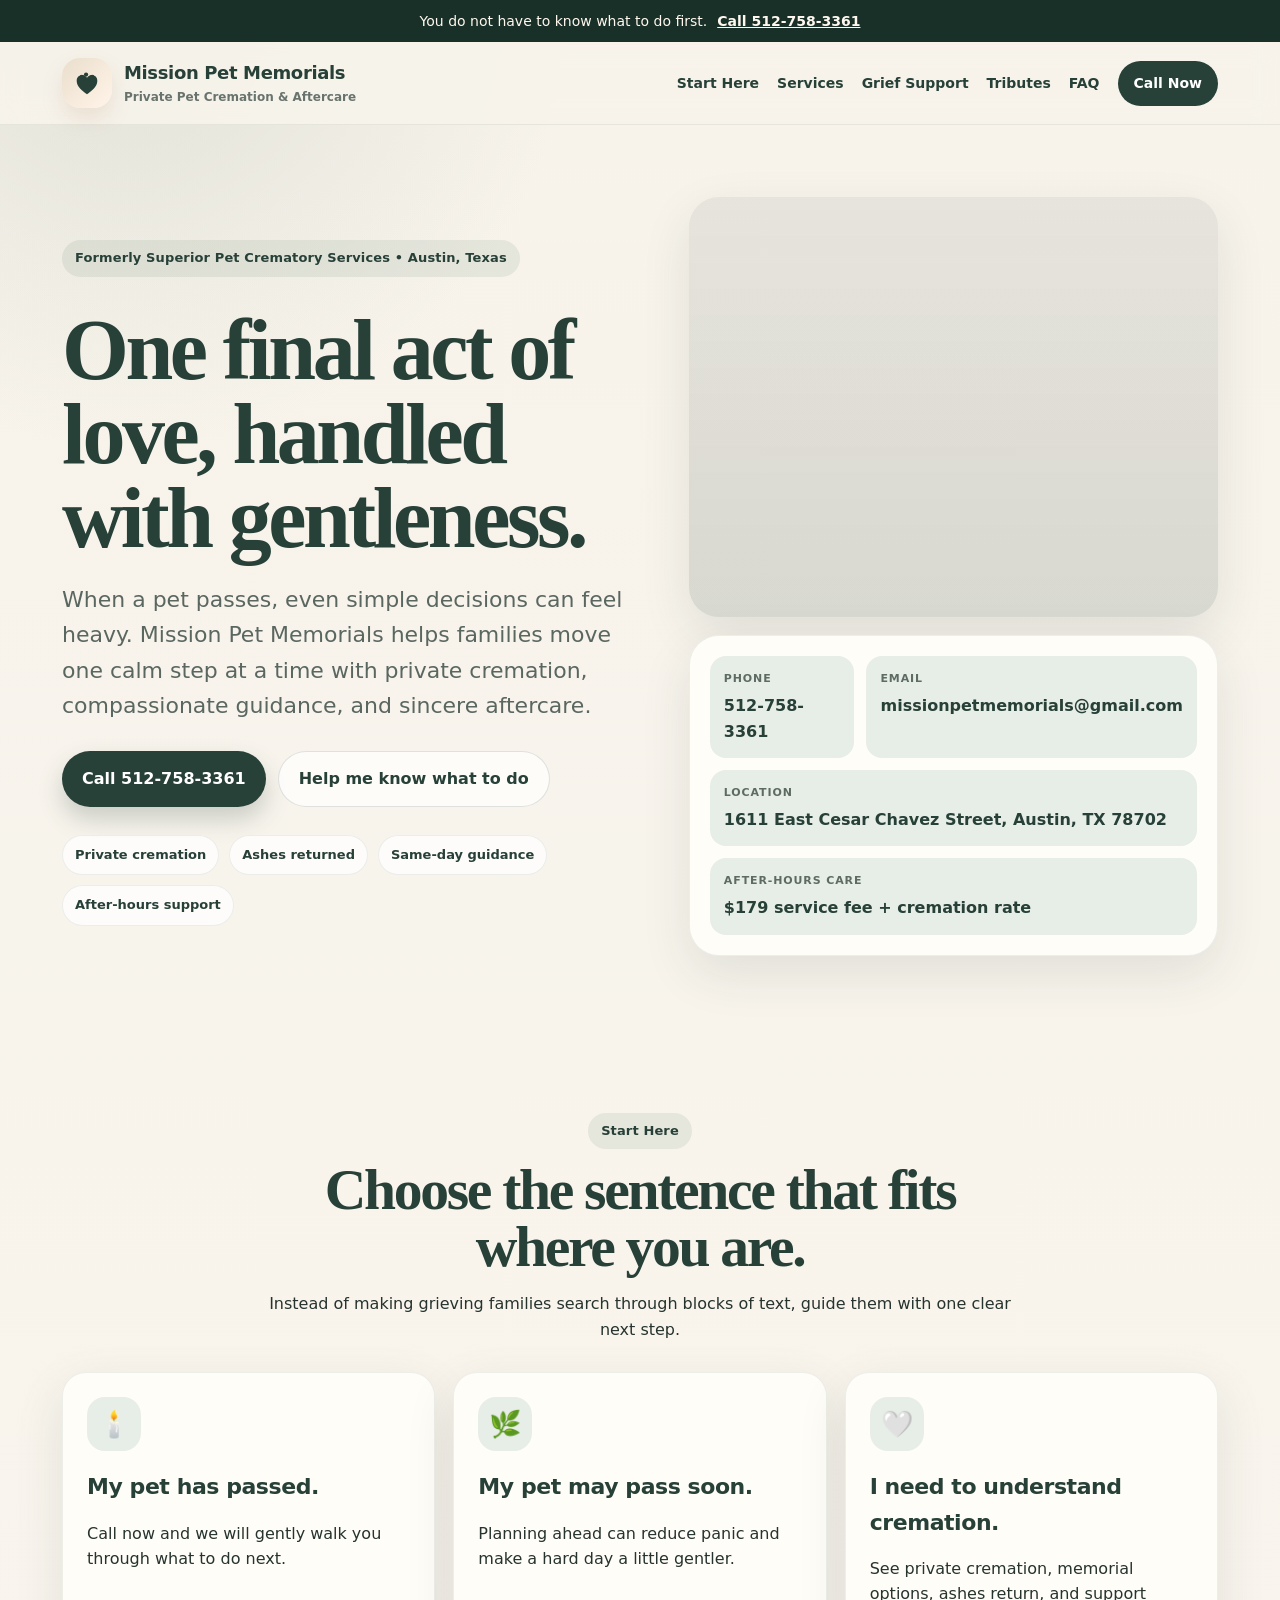
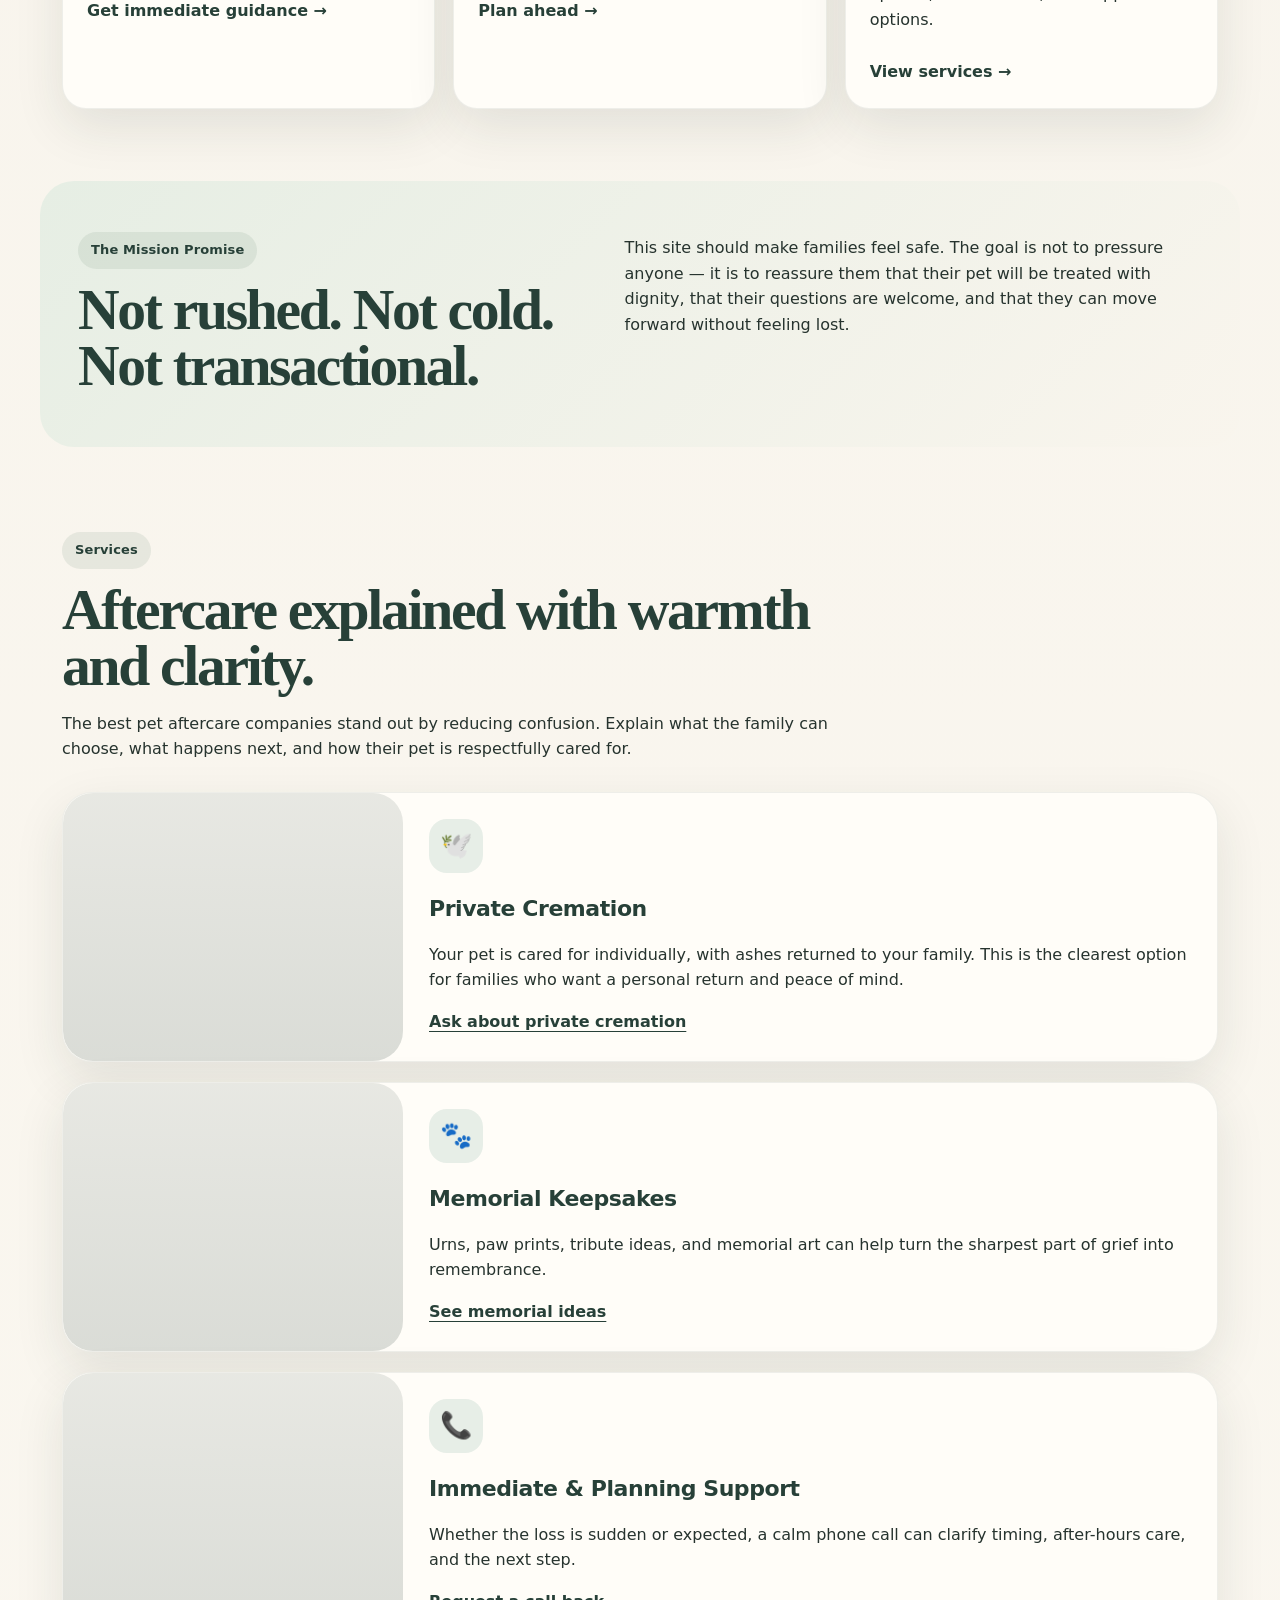
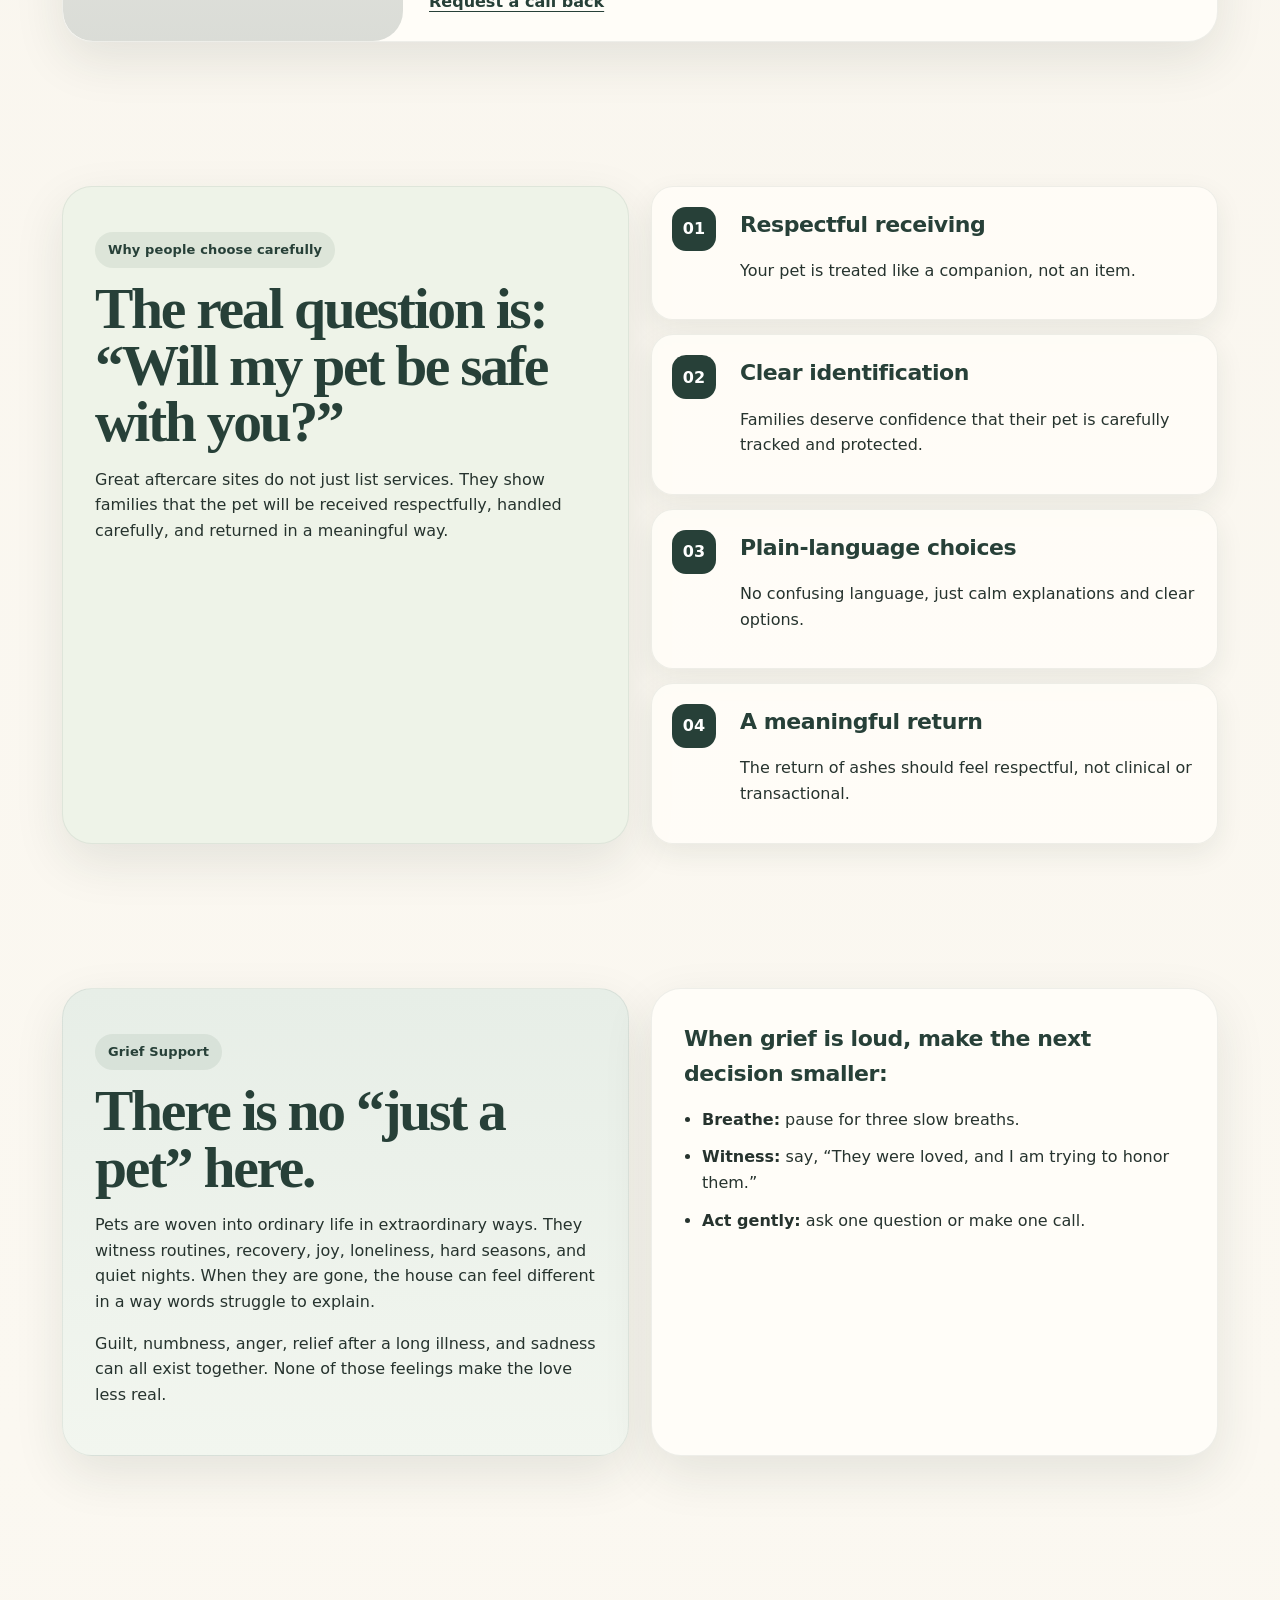
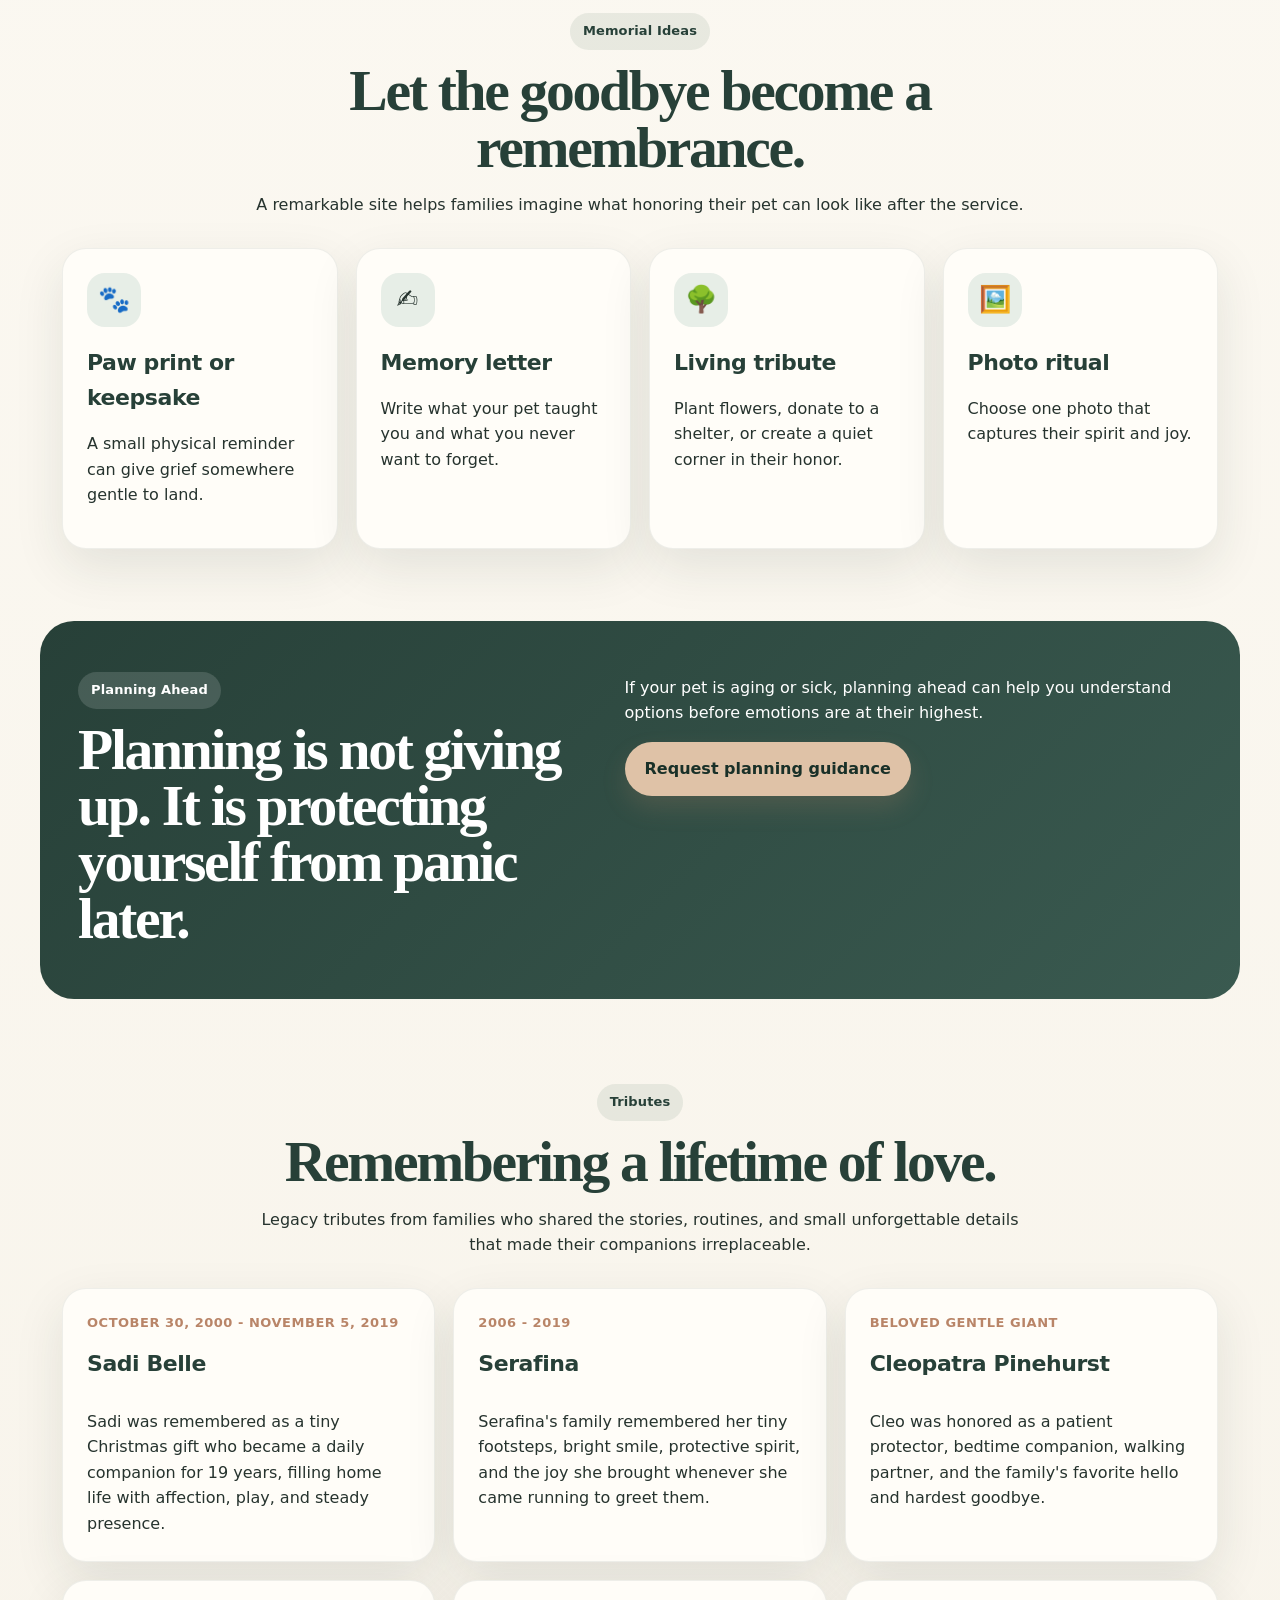
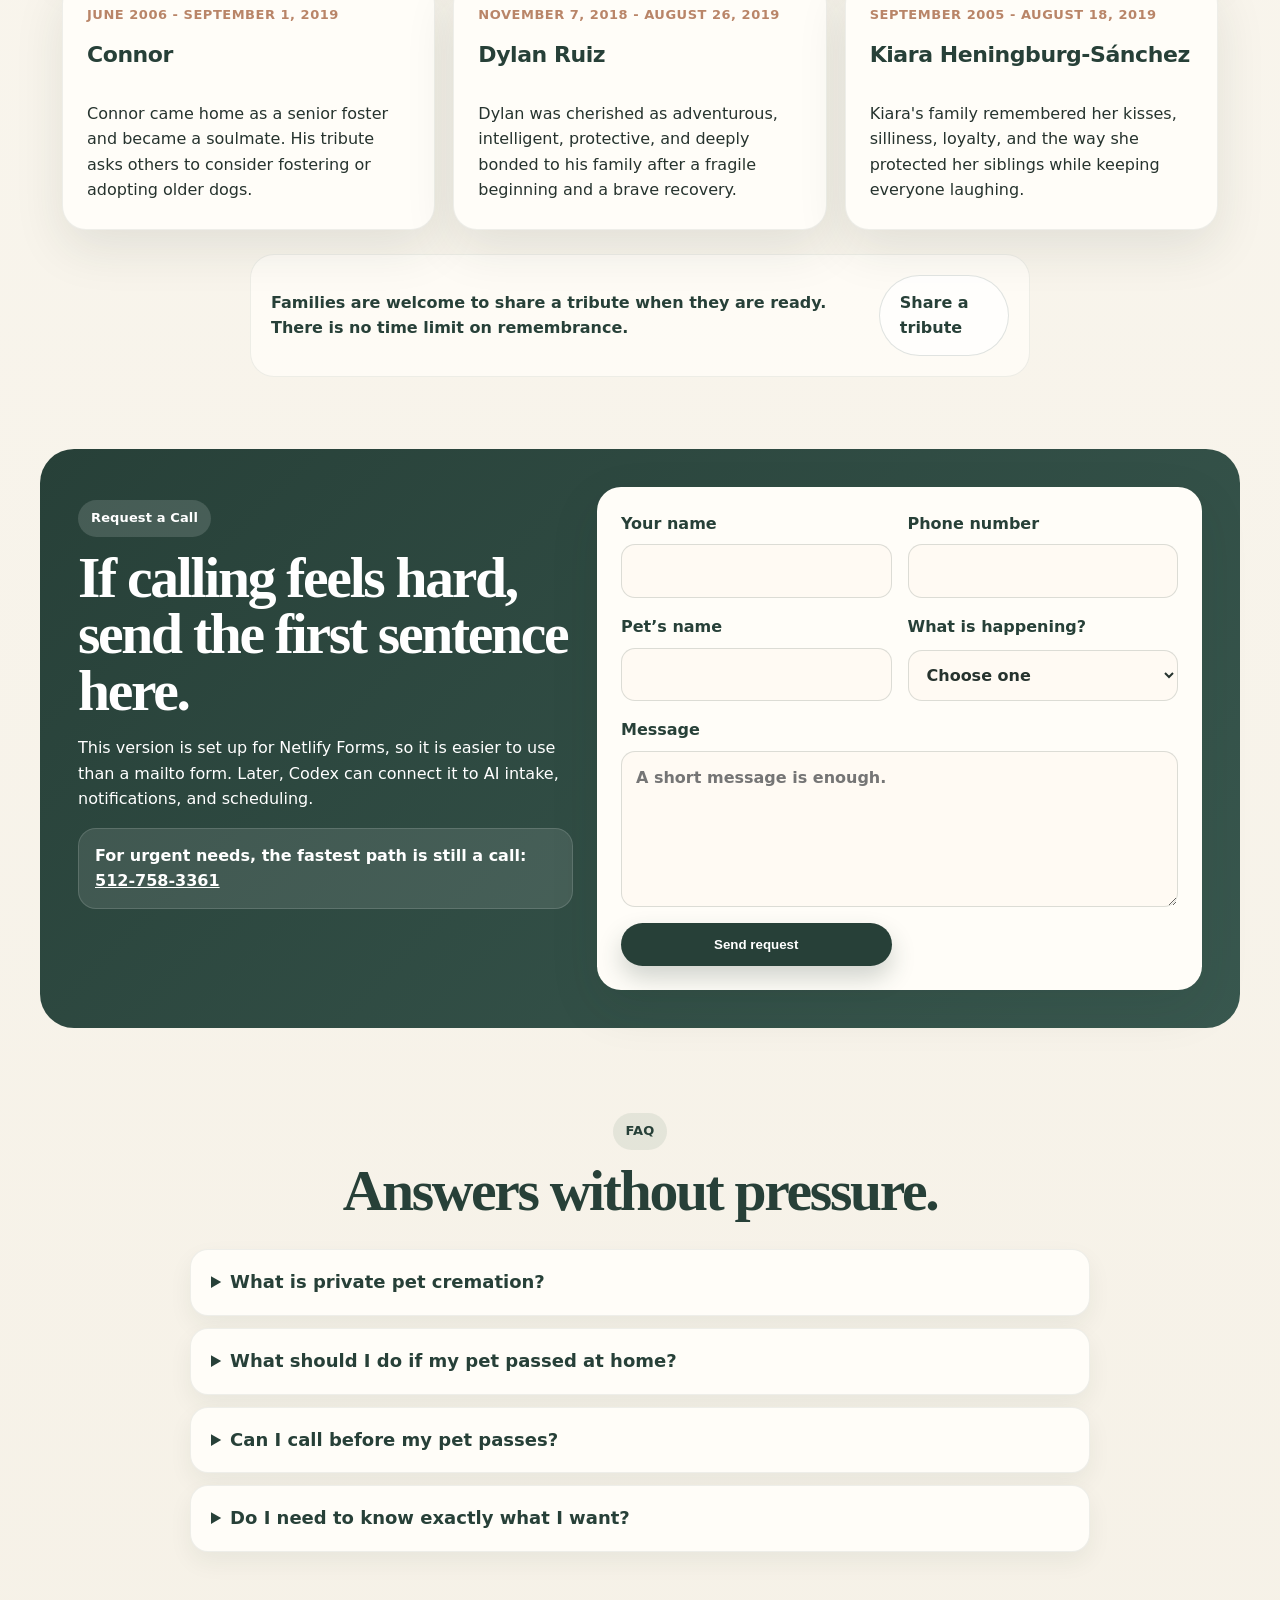
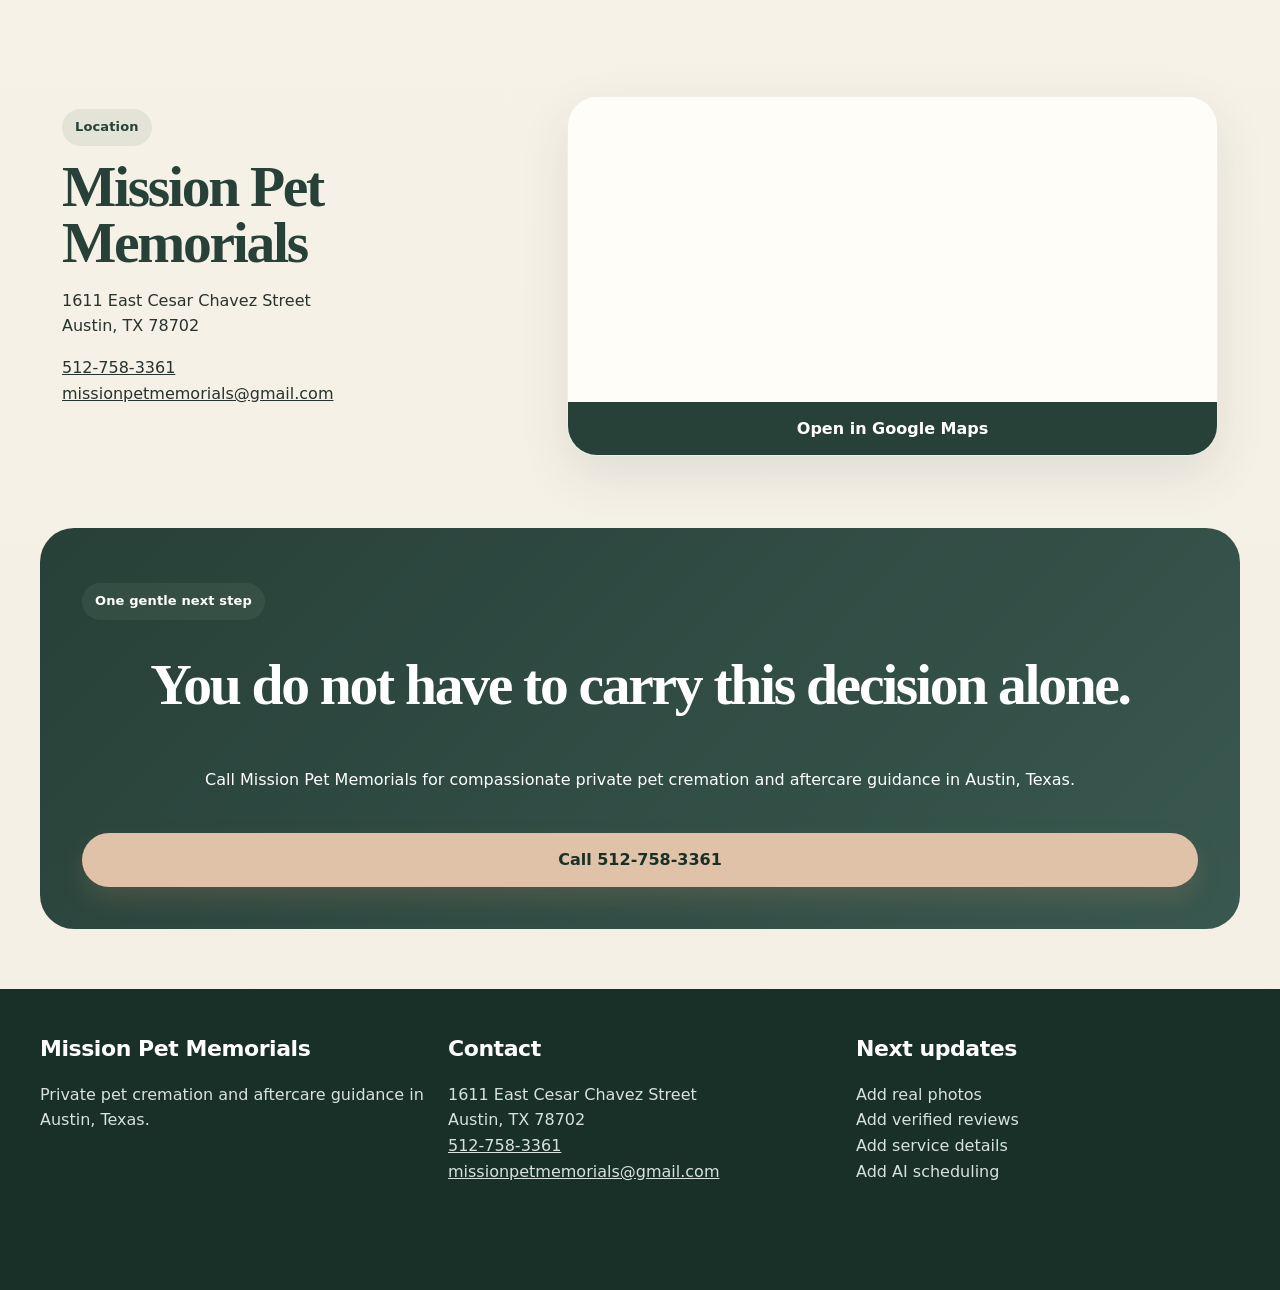
==== commit 32e4407c: "Add legacy tribute section" ====
--- a/index.html
+++ b/index.html
@@ -41,6 +41,7 @@
         <a href="#start">Start Here</a>
         <a href="#services">Services</a>
         <a href="#grief">Grief Support</a>
+        <a href="#tributes">Tributes</a>
         <a href="#faq">FAQ</a>
         <a class="nav-call" href="tel:5127583361">Call Now</a>
       </div>
@@ -282,29 +283,49 @@
       </div>
     </section>
 
-    <section class="section">
+    <section id="tributes" class="section tribute-section">
       <div class="section-head center">
-        <p class="eyebrow">Testimonials</p>
-        <h2>Real words matter more than marketing claims.</h2>
-        <p>Keep testimonials exact and approved. For now, use placeholders where real Google and Yelp reviews can later be added.</p>
+        <p class="eyebrow">Tributes</p>
+        <h2>Remembering a lifetime of love.</h2>
+        <p>Legacy tributes from families who shared the stories, routines, and small unforgettable details that made their companions irreplaceable.</p>
       </div>
 
       <div class="card-grid three">
-        <article class="quote-card">
-          <div class="stars">★★★★★</div>
-          <blockquote>“I’m so glad that you offered the private cremation service. I hated the idea of cremating Pickles at the vet and not getting his ashes back. Thanks again.”</blockquote>
-          <p>Existing website testimonial</p>
-        </article>
-        <article class="quote-card">
-          <div class="stars">★★★★★</div>
-          <blockquote>Paste an approved Google review here that mentions compassion, responsiveness, or dignity.</blockquote>
-          <p>Google review placeholder</p>
-        </article>
-        <article class="quote-card">
-          <div class="stars">★★★★★</div>
-          <blockquote>Paste an approved Yelp review here that describes feeling guided or comforted.</blockquote>
-          <p>Yelp review placeholder</p>
-        </article>
+        <article class="tribute-card">
+          <p class="tribute-meta">October 30, 2000 - November 5, 2019</p>
+          <h3>Sadi Belle</h3>
+          <p>Sadi was remembered as a tiny Christmas gift who became a daily companion for 19 years, filling home life with affection, play, and steady presence.</p>
+        </article>
+        <article class="tribute-card">
+          <p class="tribute-meta">2006 - 2019</p>
+          <h3>Serafina</h3>
+          <p>Serafina's family remembered her tiny footsteps, bright smile, protective spirit, and the joy she brought whenever she came running to greet them.</p>
+        </article>
+        <article class="tribute-card">
+          <p class="tribute-meta">Beloved gentle giant</p>
+          <h3>Cleopatra Pinehurst</h3>
+          <p>Cleo was honored as a patient protector, bedtime companion, walking partner, and the family's favorite hello and hardest goodbye.</p>
+        </article>
+        <article class="tribute-card">
+          <p class="tribute-meta">June 2006 - September 1, 2019</p>
+          <h3>Connor</h3>
+          <p>Connor came home as a senior foster and became a soulmate. His tribute asks others to consider fostering or adopting older dogs.</p>
+        </article>
+        <article class="tribute-card">
+          <p class="tribute-meta">November 7, 2018 - August 26, 2019</p>
+          <h3>Dylan Ruiz</h3>
+          <p>Dylan was cherished as adventurous, intelligent, protective, and deeply bonded to his family after a fragile beginning and a brave recovery.</p>
+        </article>
+        <article class="tribute-card">
+          <p class="tribute-meta">September 2005 - August 18, 2019</p>
+          <h3>Kiara Heningburg-S&aacute;nchez</h3>
+          <p>Kiara's family remembered her kisses, silliness, loyalty, and the way she protected her siblings while keeping everyone laughing.</p>
+        </article>
+      </div>
+
+      <div class="tribute-note">
+        <p>Families are welcome to share a tribute when they are ready. There is no time limit on remembrance.</p>
+        <a class="button button-secondary" href="#lead-form">Share a tribute</a>
       </div>
     </section>
 
--- a/styles.css
+++ b/styles.css
@@ -285,6 +285,7 @@
 .info-card,
 .service-card,
 .quote-card,
+.tribute-card,
 .panel,
 .map-placeholder {
   background: var(--white);
@@ -351,7 +352,8 @@
 }
 
 .info-card,
-.quote-card {
+.quote-card,
+.tribute-card {
   border-radius: 24px;
   padding: 24px;
 }
@@ -519,6 +521,52 @@
   font-family: Georgia, "Times New Roman", serif;
   font-size: 21px;
   line-height: 1.38;
+  color: var(--deep);
+}
+
+.tribute-section .card-grid {
+  align-items: stretch;
+}
+
+.tribute-card {
+  display: flex;
+  flex-direction: column;
+  min-height: 250px;
+}
+
+.tribute-card h3 {
+  margin-bottom: 12px;
+}
+
+.tribute-card p:last-child {
+  margin-bottom: 0;
+}
+
+.tribute-meta {
+  color: var(--clay);
+  font-size: 13px;
+  font-weight: 900;
+  letter-spacing: 0.04em;
+  margin: 0 0 12px;
+  text-transform: uppercase;
+}
+
+.tribute-note {
+  max-width: 780px;
+  margin: 24px auto 0;
+  display: flex;
+  align-items: center;
+  justify-content: space-between;
+  gap: 16px;
+  padding: 20px;
+  border-radius: 24px;
+  background: rgba(255, 253, 248, 0.78);
+  border: 1px solid rgba(39, 64, 56, 0.08);
+}
+
+.tribute-note p {
+  margin: 0;
+  font-weight: 800;
   color: var(--deep);
 }
 
@@ -712,6 +760,11 @@
     grid-template-columns: 1fr;
   }
 
+  .tribute-note {
+    align-items: stretch;
+    flex-direction: column;
+  }
+
   .service-card {
     grid-template-columns: 1fr;
   }
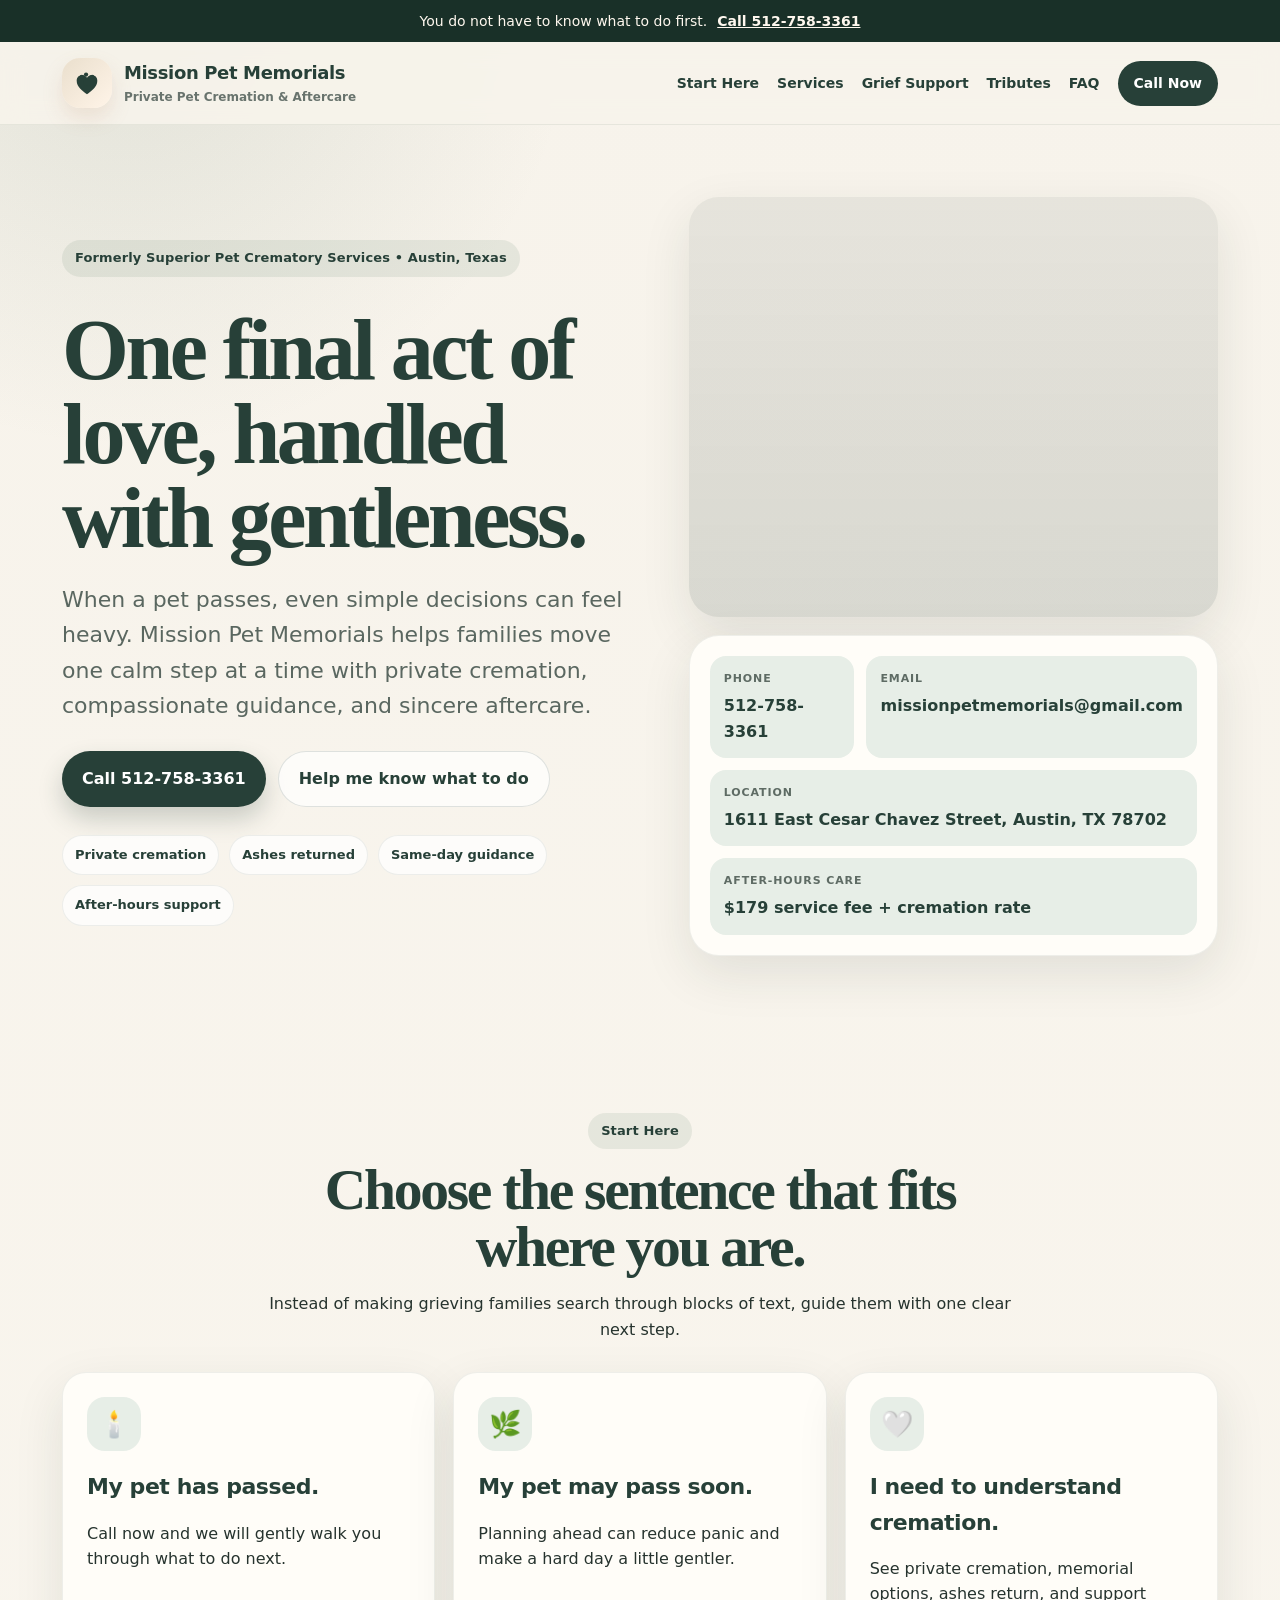
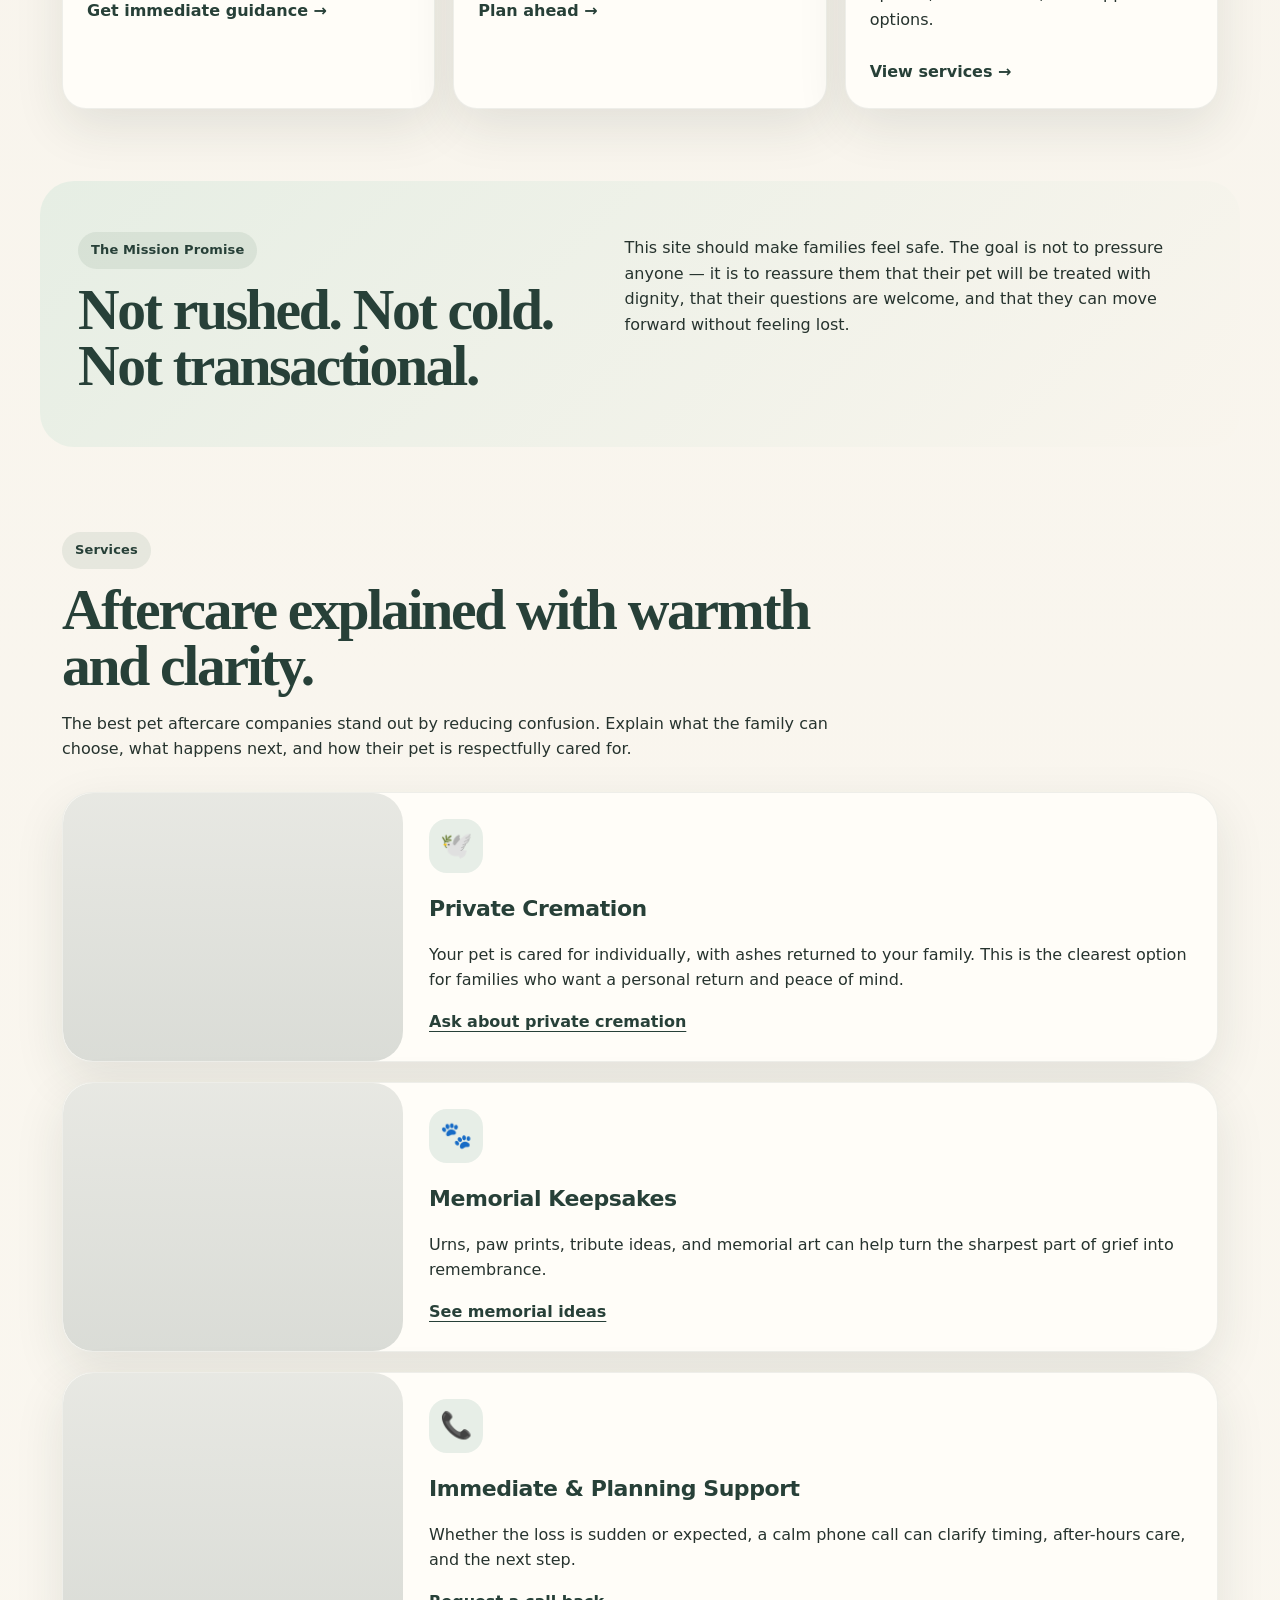
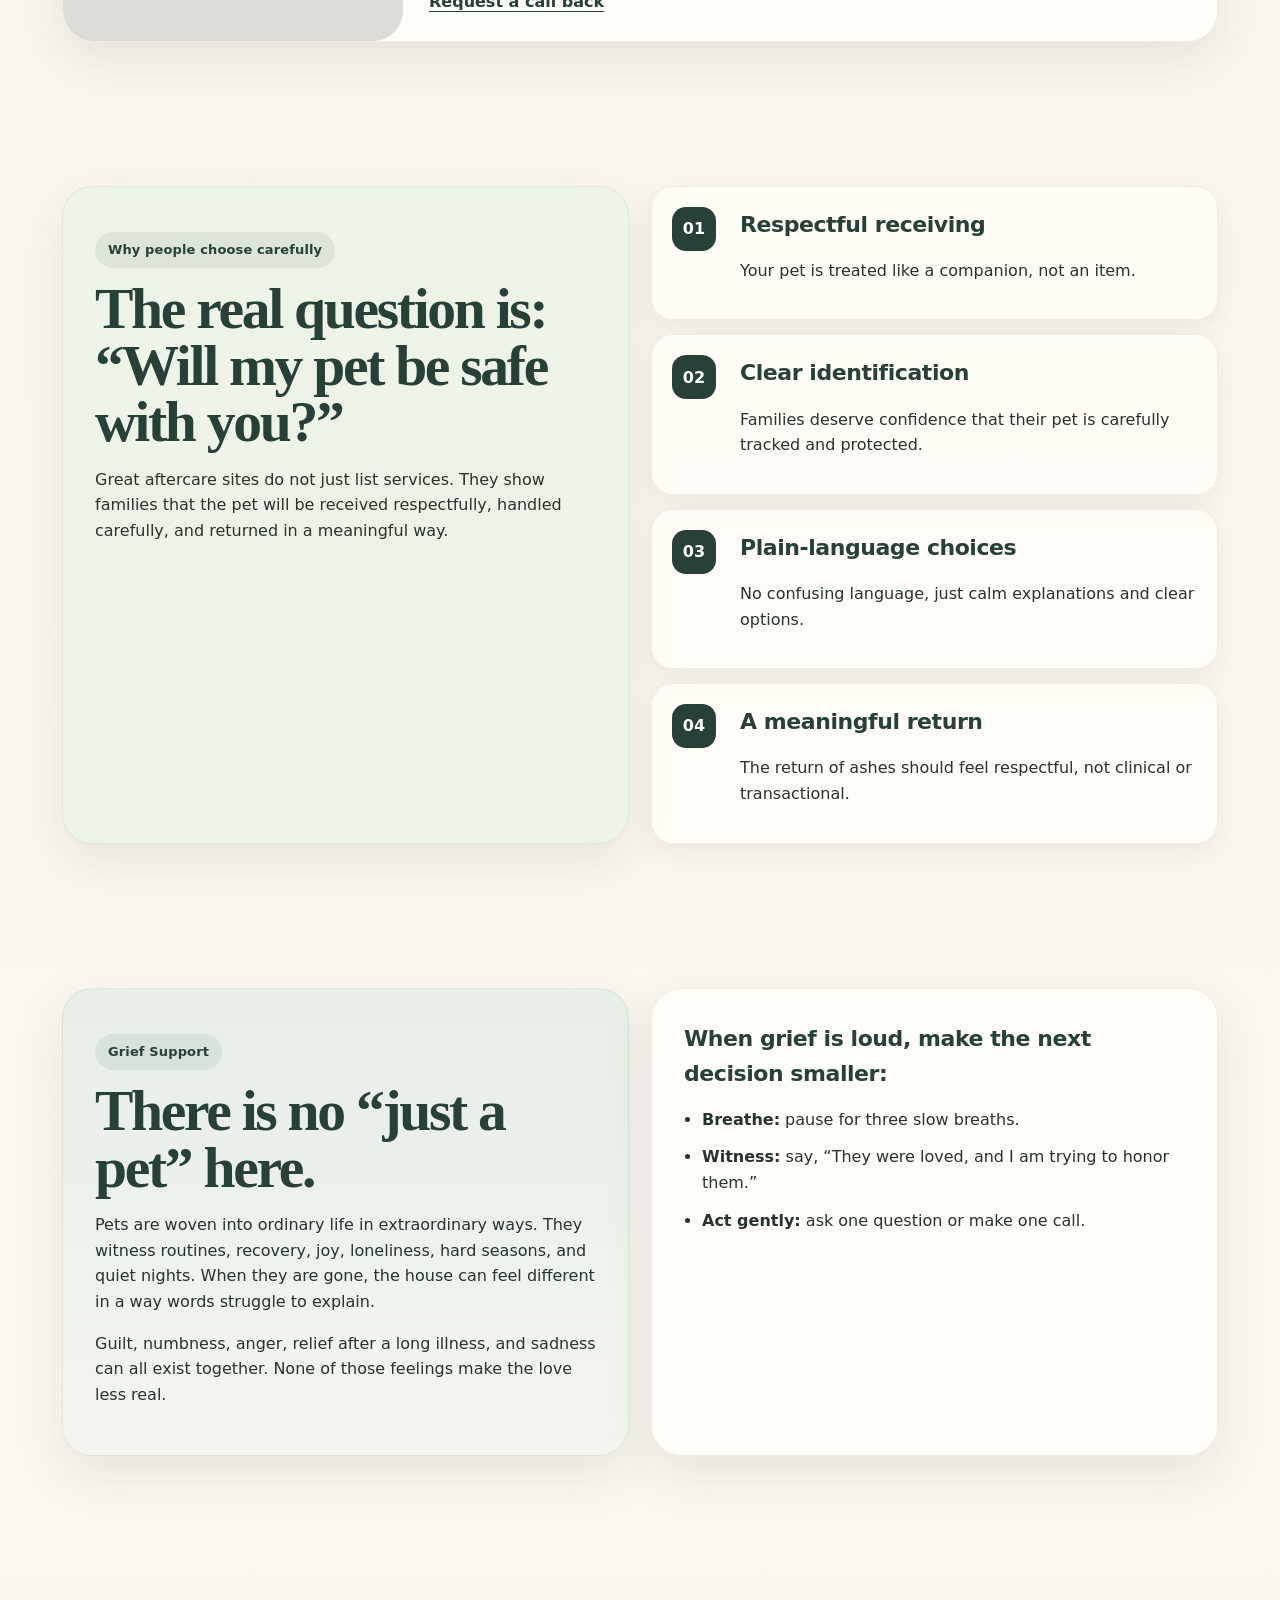
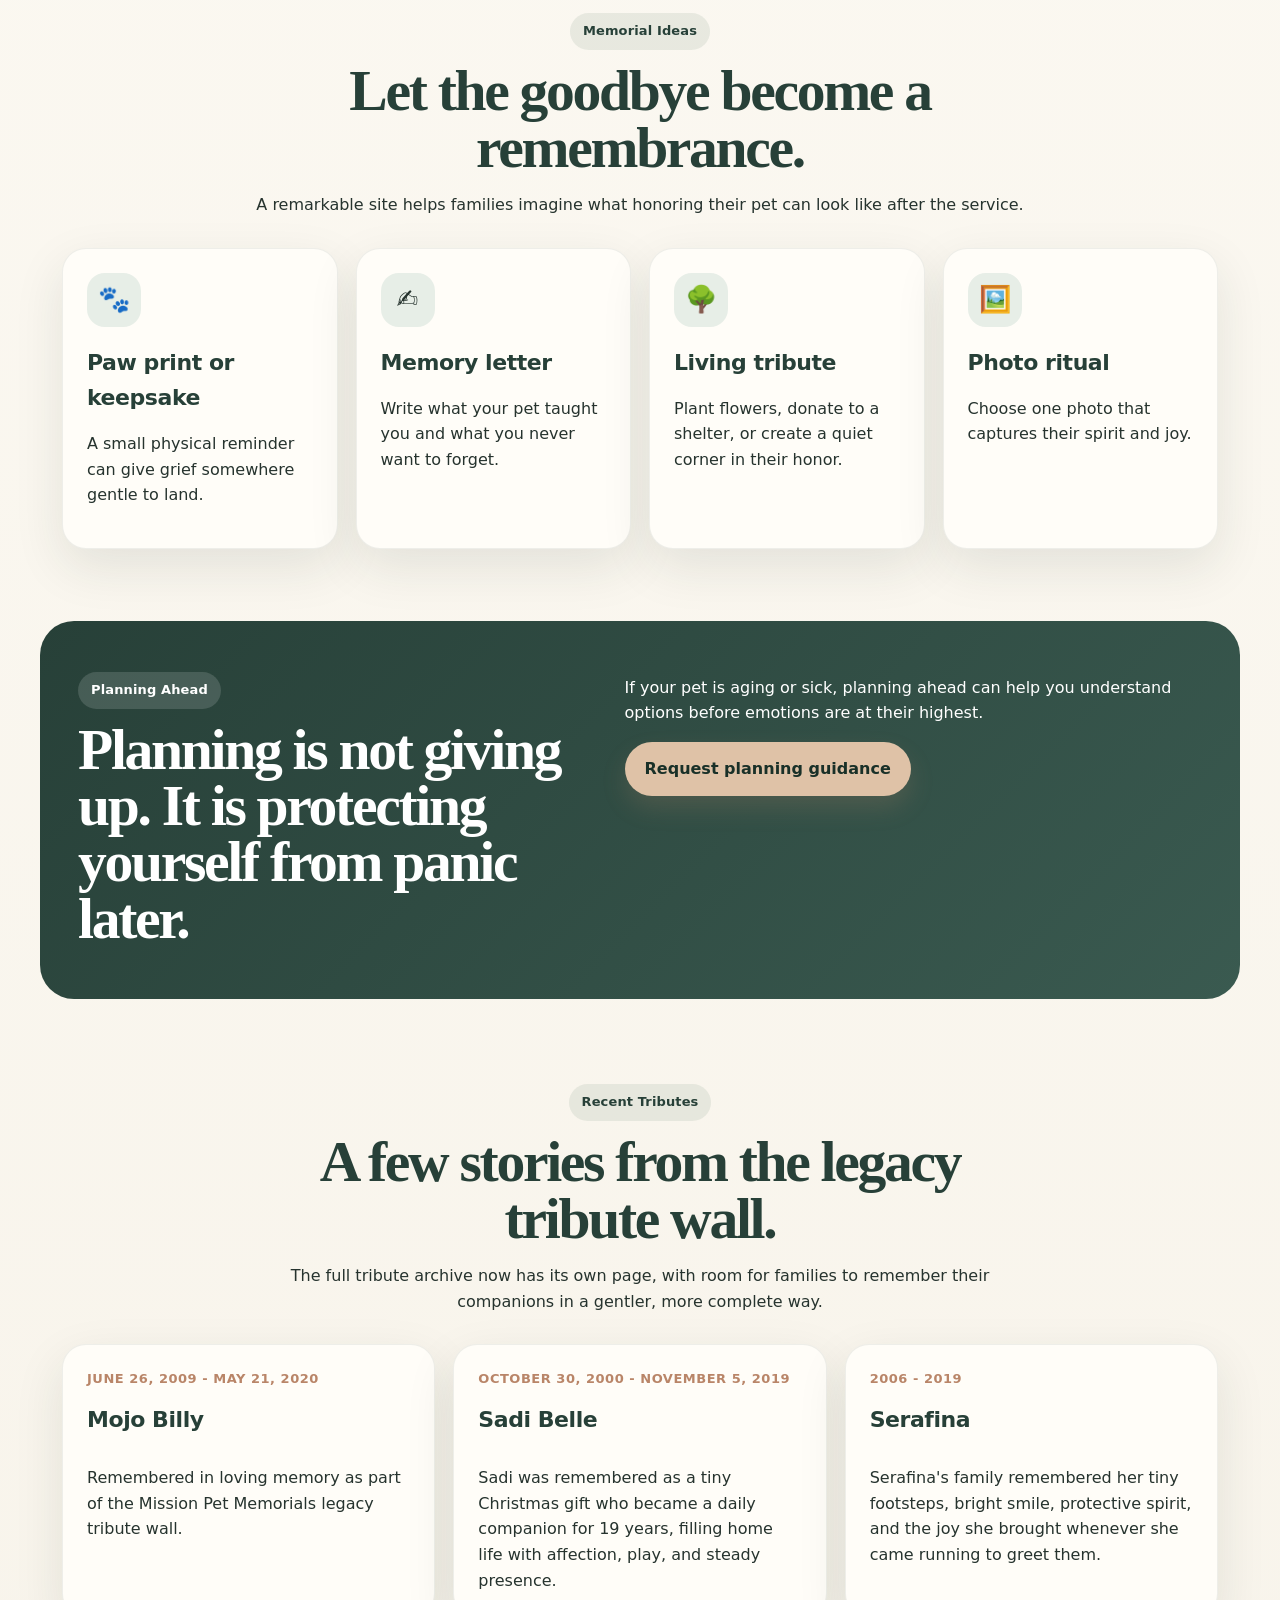
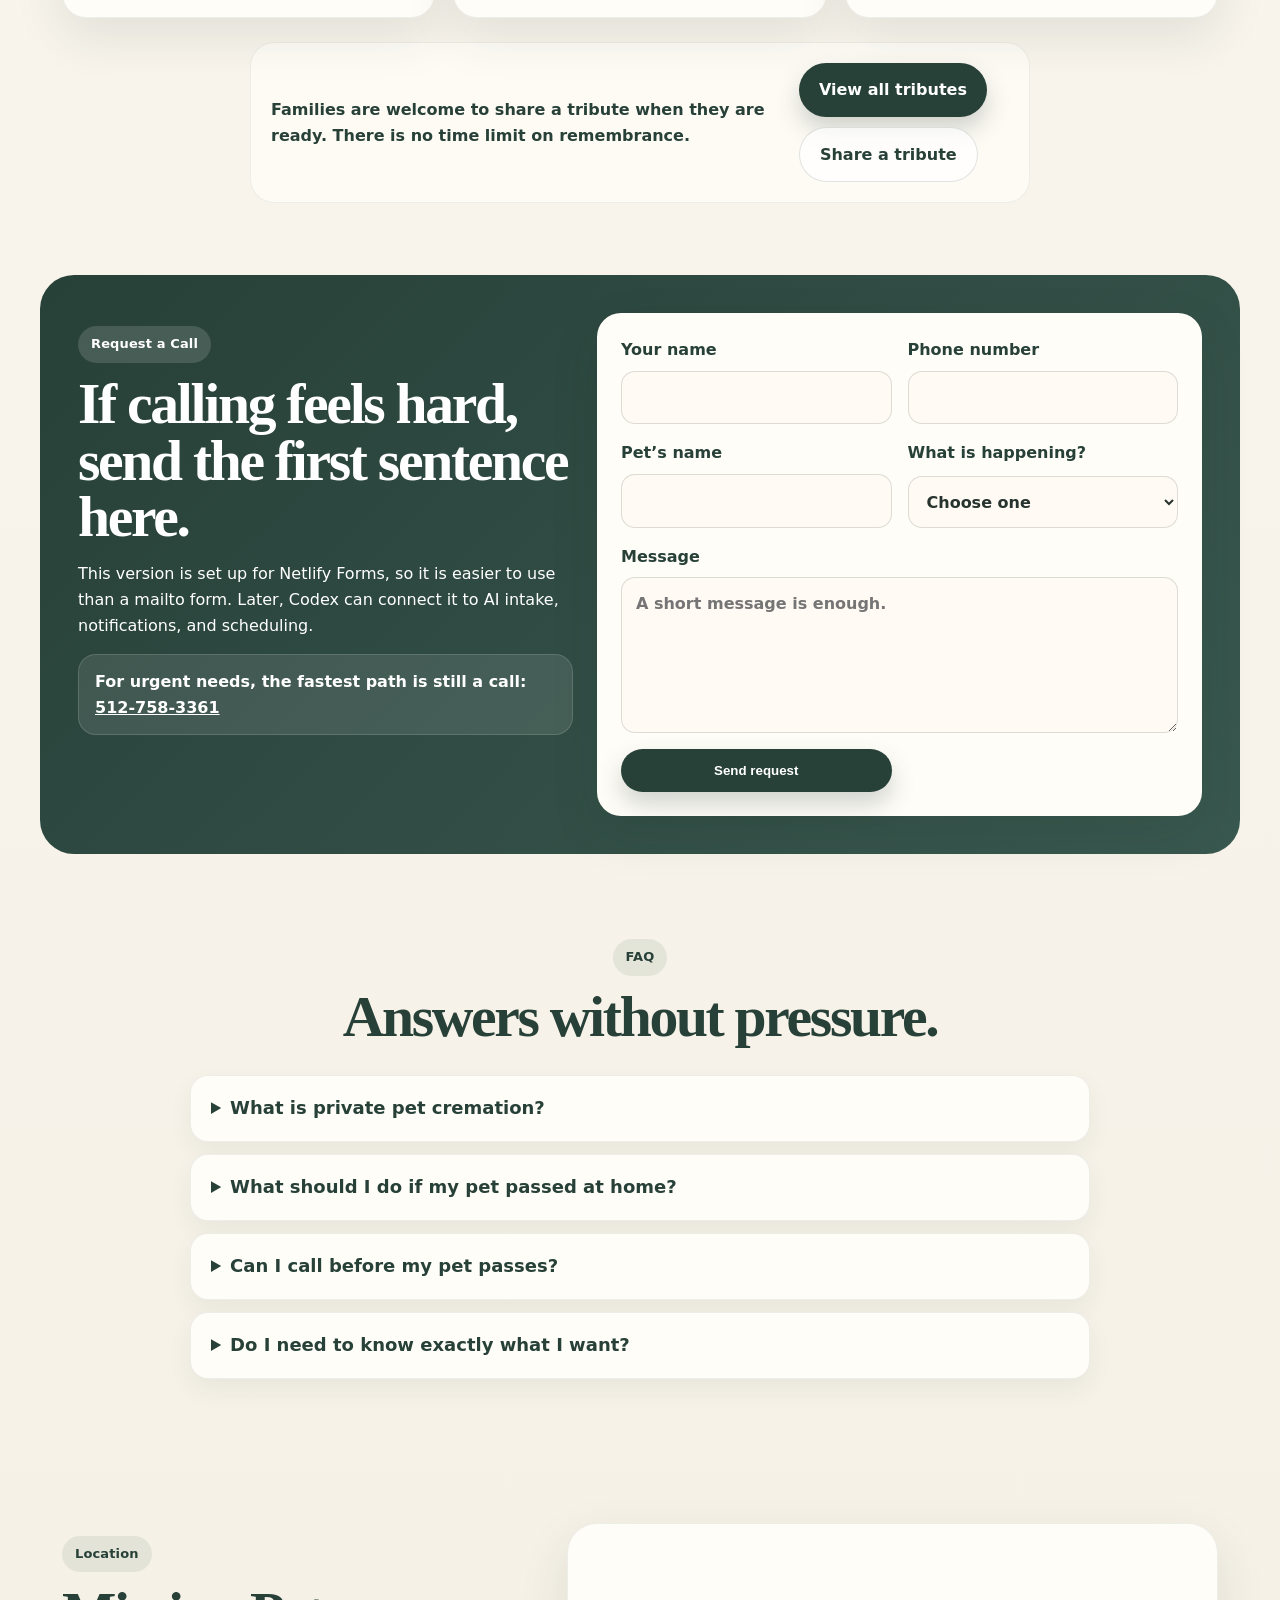
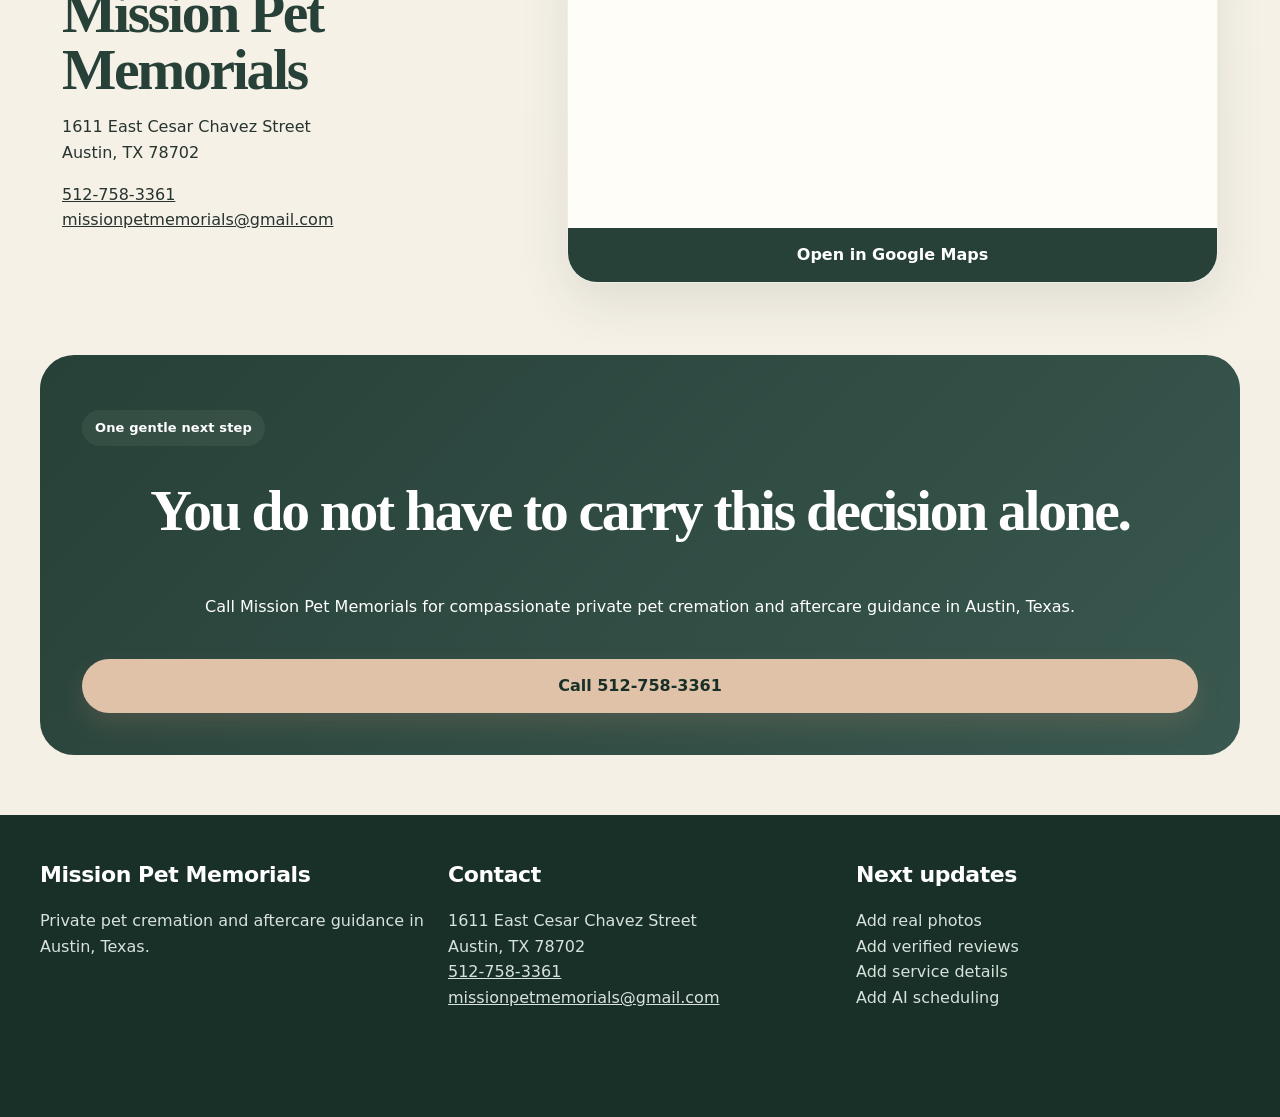
==== commit 891af001: "Move tributes to dedicated page" ====
--- a/index.html
+++ b/index.html
@@ -41,7 +41,7 @@
         <a href="#start">Start Here</a>
         <a href="#services">Services</a>
         <a href="#grief">Grief Support</a>
-        <a href="#tributes">Tributes</a>
+        <a href="tributes.html">Tributes</a>
         <a href="#faq">FAQ</a>
         <a class="nav-call" href="tel:5127583361">Call Now</a>
       </div>
@@ -283,14 +283,19 @@
       </div>
     </section>
 
-    <section id="tributes" class="section tribute-section">
+    <section id="recent-tributes" class="section tribute-section">
       <div class="section-head center">
-        <p class="eyebrow">Tributes</p>
-        <h2>Remembering a lifetime of love.</h2>
-        <p>Legacy tributes from families who shared the stories, routines, and small unforgettable details that made their companions irreplaceable.</p>
+        <p class="eyebrow">Recent Tributes</p>
+        <h2>A few stories from the legacy tribute wall.</h2>
+        <p>The full tribute archive now has its own page, with room for families to remember their companions in a gentler, more complete way.</p>
       </div>
 
       <div class="card-grid three">
+        <article class="tribute-card">
+          <p class="tribute-meta">June 26, 2009 - May 21, 2020</p>
+          <h3>Mojo Billy</h3>
+          <p>Remembered in loving memory as part of the Mission Pet Memorials legacy tribute wall.</p>
+        </article>
         <article class="tribute-card">
           <p class="tribute-meta">October 30, 2000 - November 5, 2019</p>
           <h3>Sadi Belle</h3>
@@ -301,31 +306,14 @@
           <h3>Serafina</h3>
           <p>Serafina's family remembered her tiny footsteps, bright smile, protective spirit, and the joy she brought whenever she came running to greet them.</p>
         </article>
-        <article class="tribute-card">
-          <p class="tribute-meta">Beloved gentle giant</p>
-          <h3>Cleopatra Pinehurst</h3>
-          <p>Cleo was honored as a patient protector, bedtime companion, walking partner, and the family's favorite hello and hardest goodbye.</p>
-        </article>
-        <article class="tribute-card">
-          <p class="tribute-meta">June 2006 - September 1, 2019</p>
-          <h3>Connor</h3>
-          <p>Connor came home as a senior foster and became a soulmate. His tribute asks others to consider fostering or adopting older dogs.</p>
-        </article>
-        <article class="tribute-card">
-          <p class="tribute-meta">November 7, 2018 - August 26, 2019</p>
-          <h3>Dylan Ruiz</h3>
-          <p>Dylan was cherished as adventurous, intelligent, protective, and deeply bonded to his family after a fragile beginning and a brave recovery.</p>
-        </article>
-        <article class="tribute-card">
-          <p class="tribute-meta">September 2005 - August 18, 2019</p>
-          <h3>Kiara Heningburg-S&aacute;nchez</h3>
-          <p>Kiara's family remembered her kisses, silliness, loyalty, and the way she protected her siblings while keeping everyone laughing.</p>
-        </article>
       </div>
 
       <div class="tribute-note">
         <p>Families are welcome to share a tribute when they are ready. There is no time limit on remembrance.</p>
-        <a class="button button-secondary" href="#lead-form">Share a tribute</a>
+        <div class="tribute-actions">
+          <a class="button button-primary" href="tributes.html">View all tributes</a>
+          <a class="button button-secondary" href="#lead-form">Share a tribute</a>
+        </div>
       </div>
     </section>
 
--- a/styles.css
+++ b/styles.css
@@ -130,6 +130,10 @@
   font-size: 14px;
 }
 
+.nav-links a[aria-current="page"] {
+  color: var(--clay);
+}
+
 .nav-call {
   background: var(--deep);
   color: white !important;
@@ -524,6 +528,16 @@
   color: var(--deep);
 }
 
+.tribute-hero {
+  min-height: 520px;
+  display: grid;
+  align-items: center;
+}
+
+.tribute-hero > div {
+  max-width: 840px;
+}
+
 .tribute-section .card-grid {
   align-items: stretch;
 }
@@ -531,7 +545,11 @@
 .tribute-card {
   display: flex;
   flex-direction: column;
-  min-height: 250px;
+  min-height: 230px;
+}
+
+.tribute-archive-grid .tribute-card {
+  min-height: 260px;
 }
 
 .tribute-card h3 {
@@ -568,6 +586,12 @@
   margin: 0;
   font-weight: 800;
   color: var(--deep);
+}
+
+.tribute-actions {
+  display: flex;
+  gap: 10px;
+  flex-wrap: wrap;
 }
 
 .form-section {
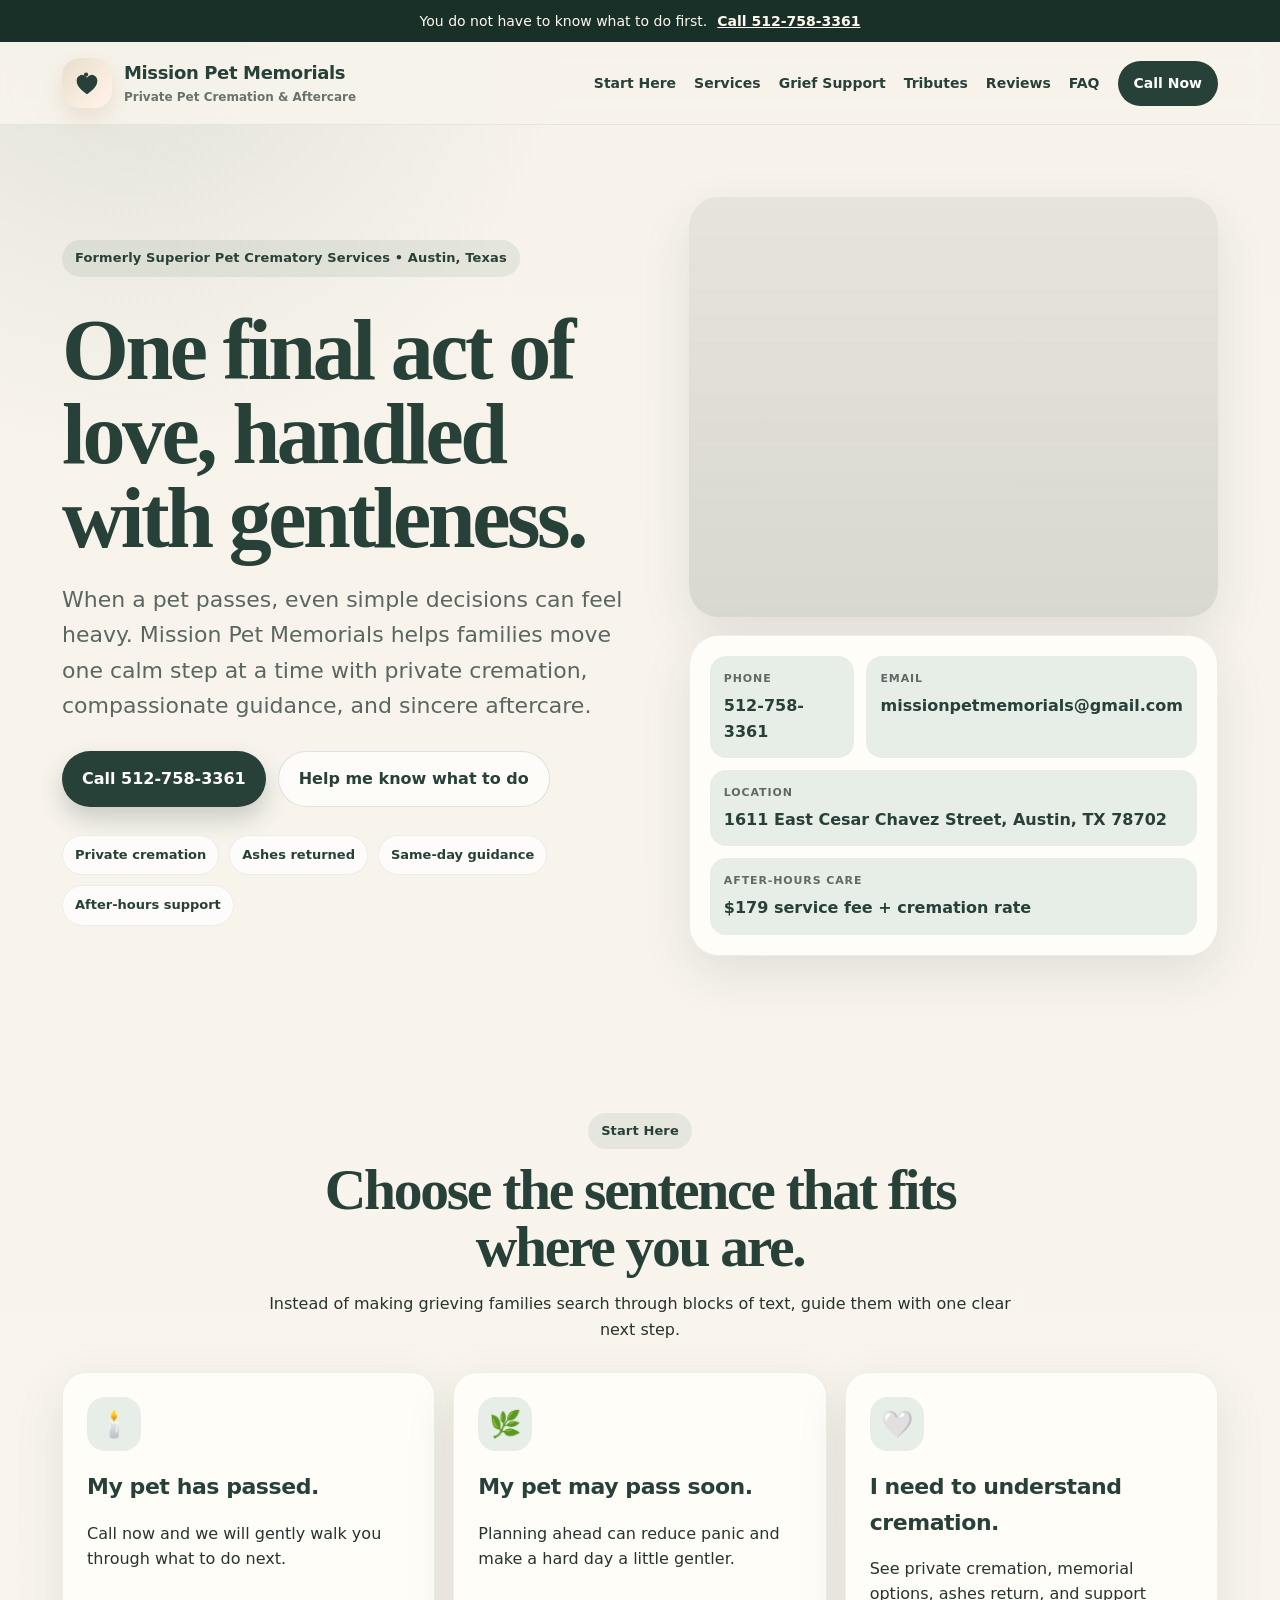
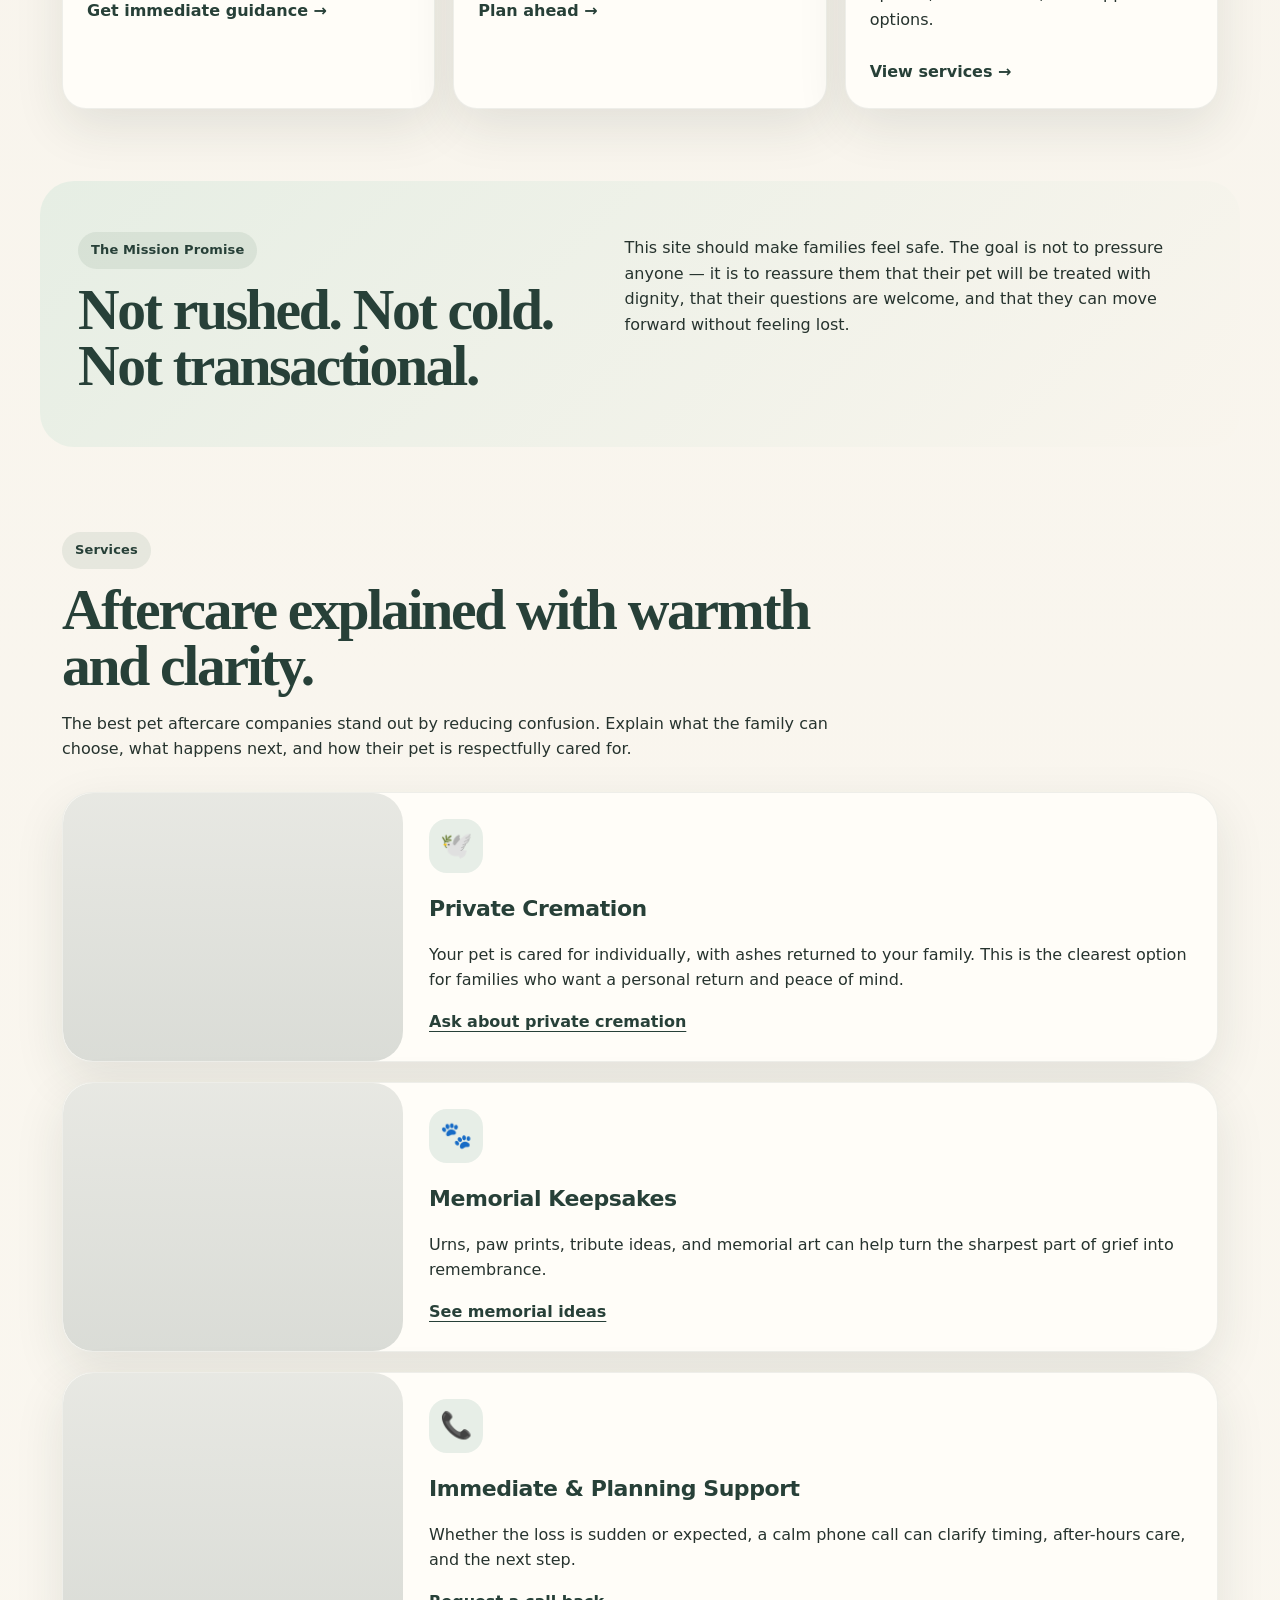
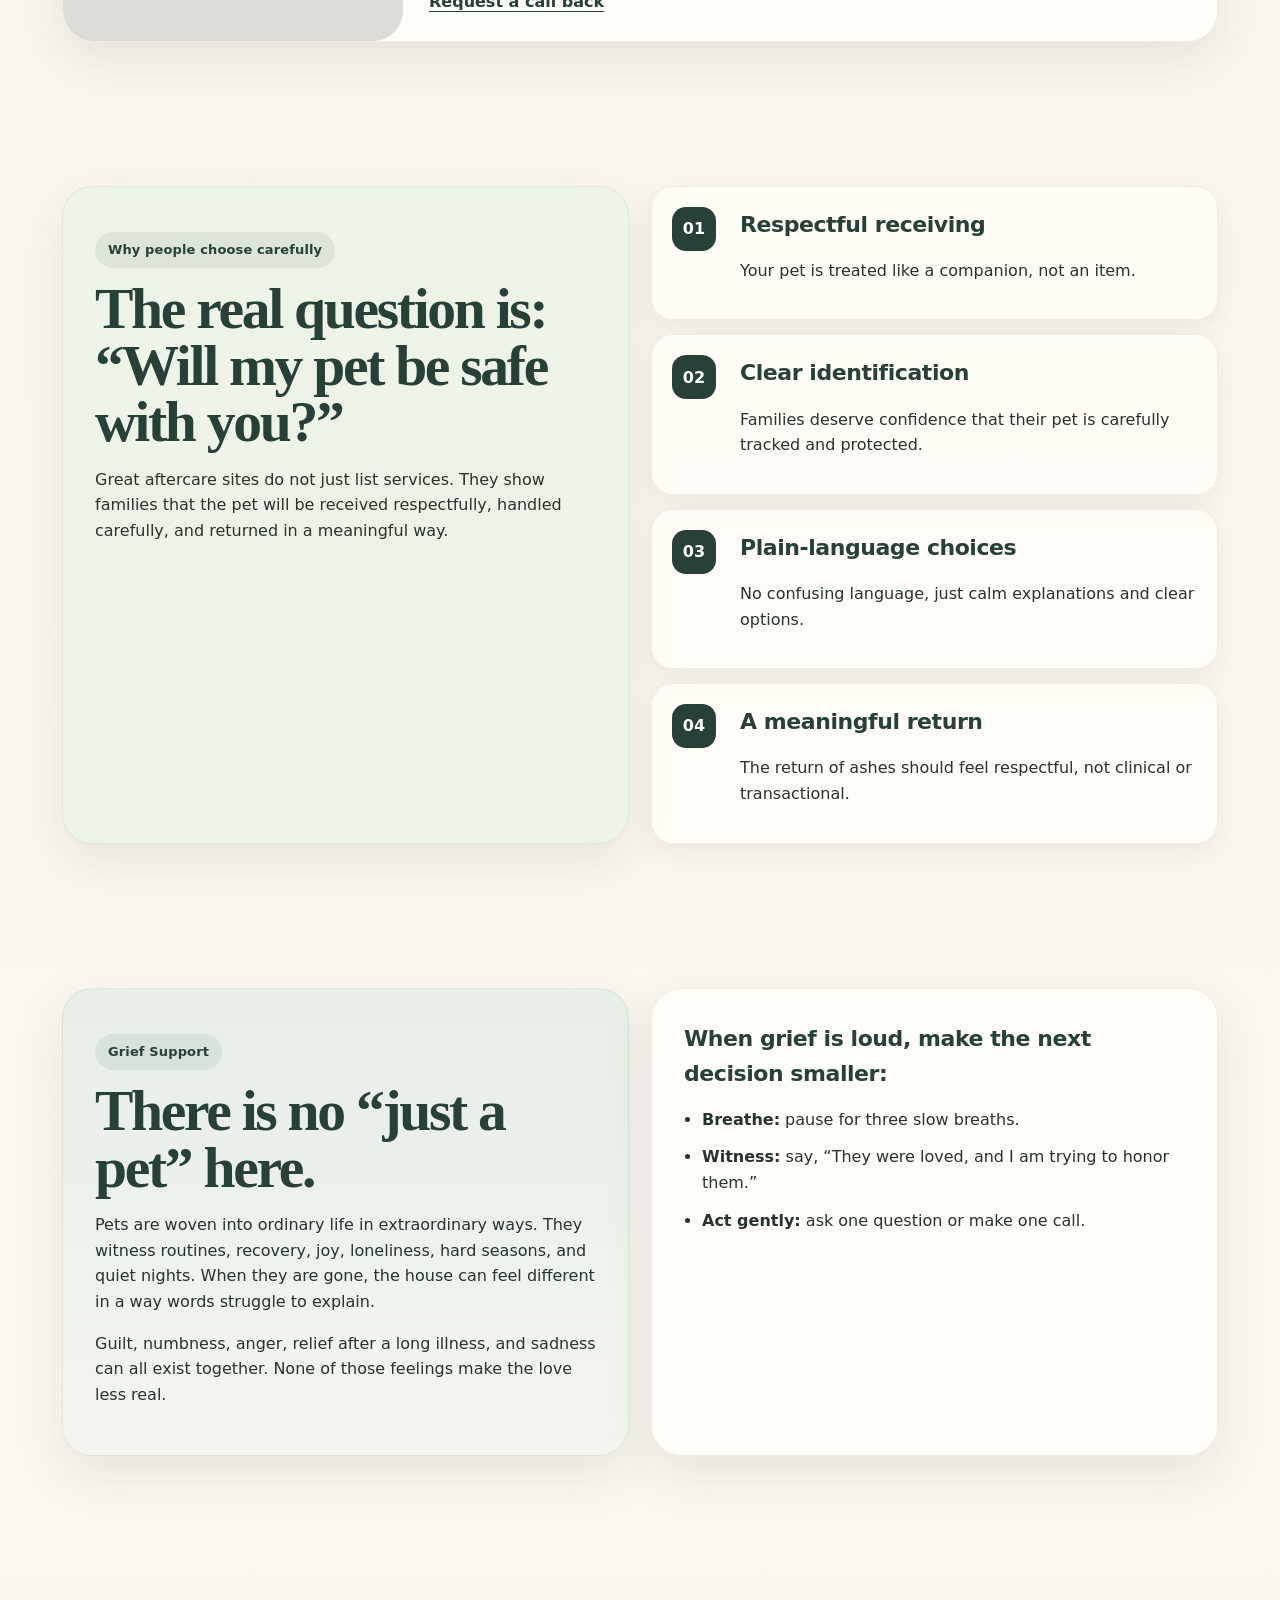
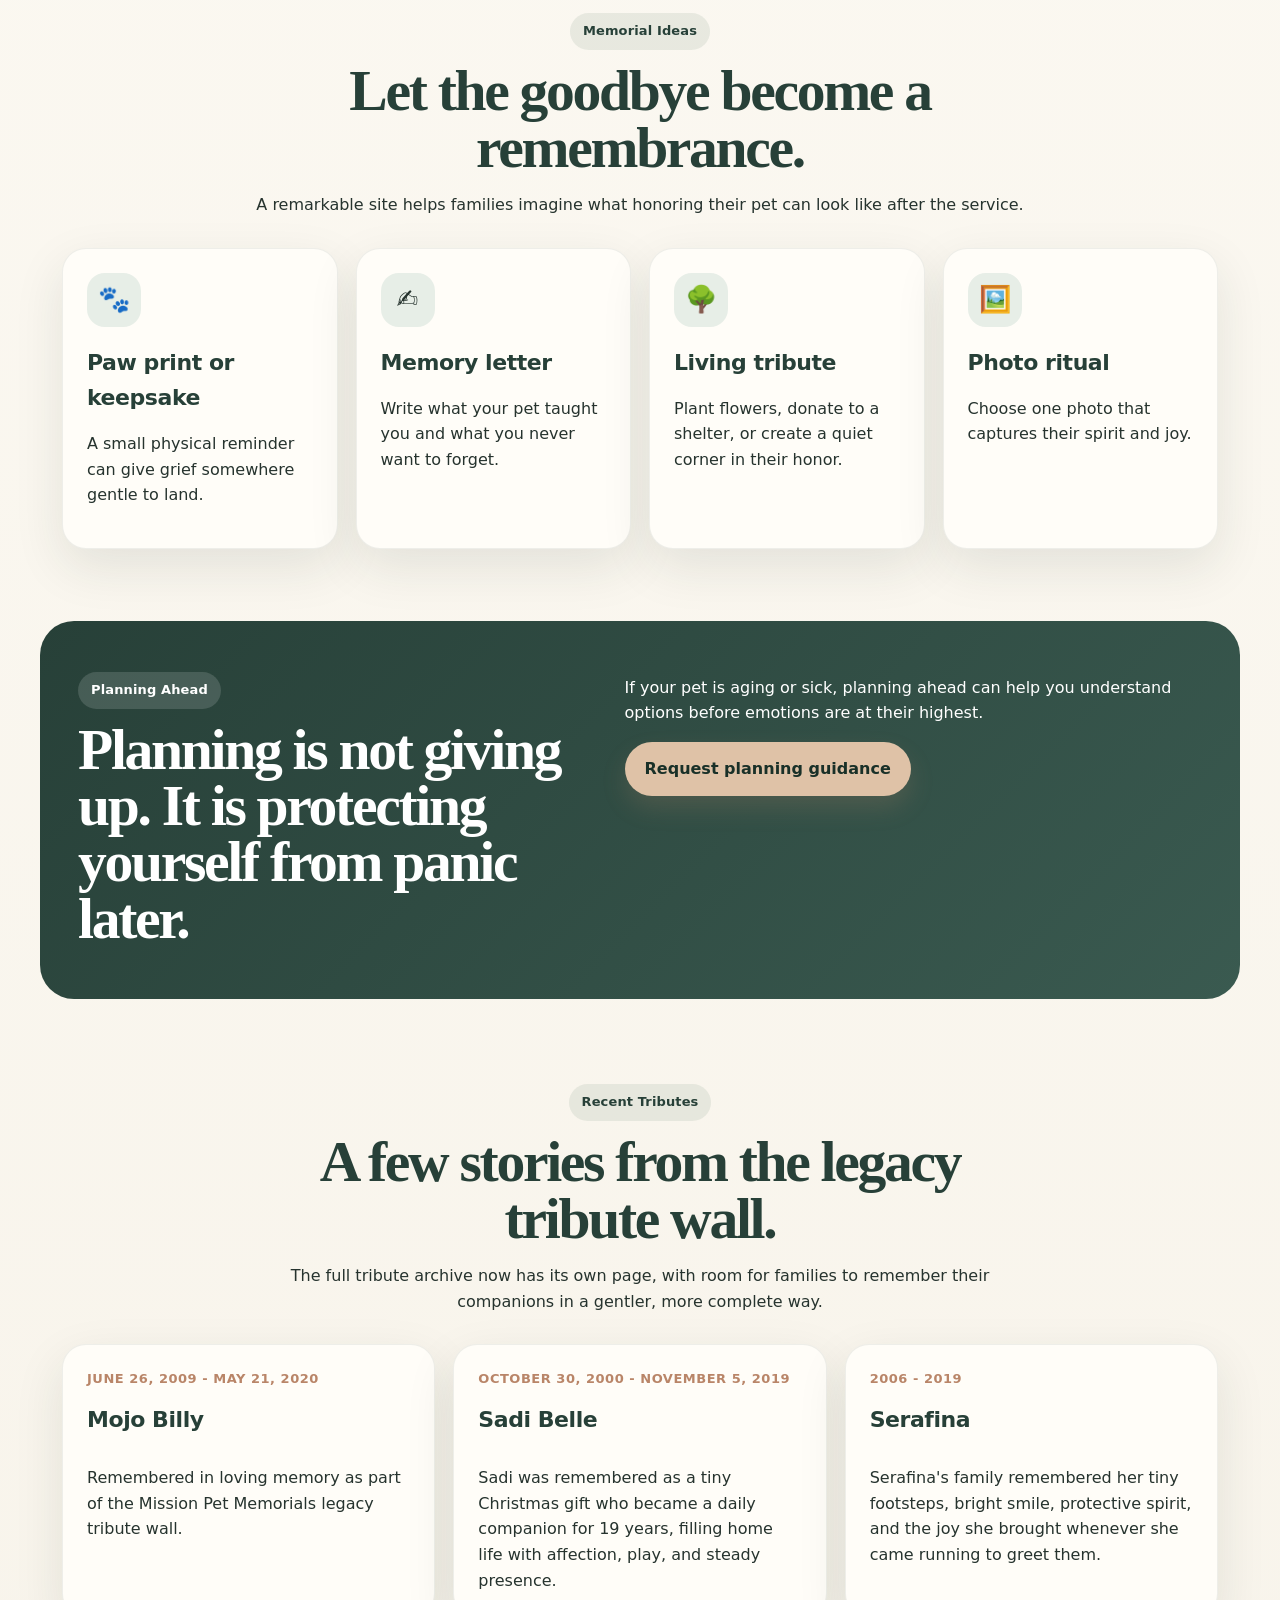
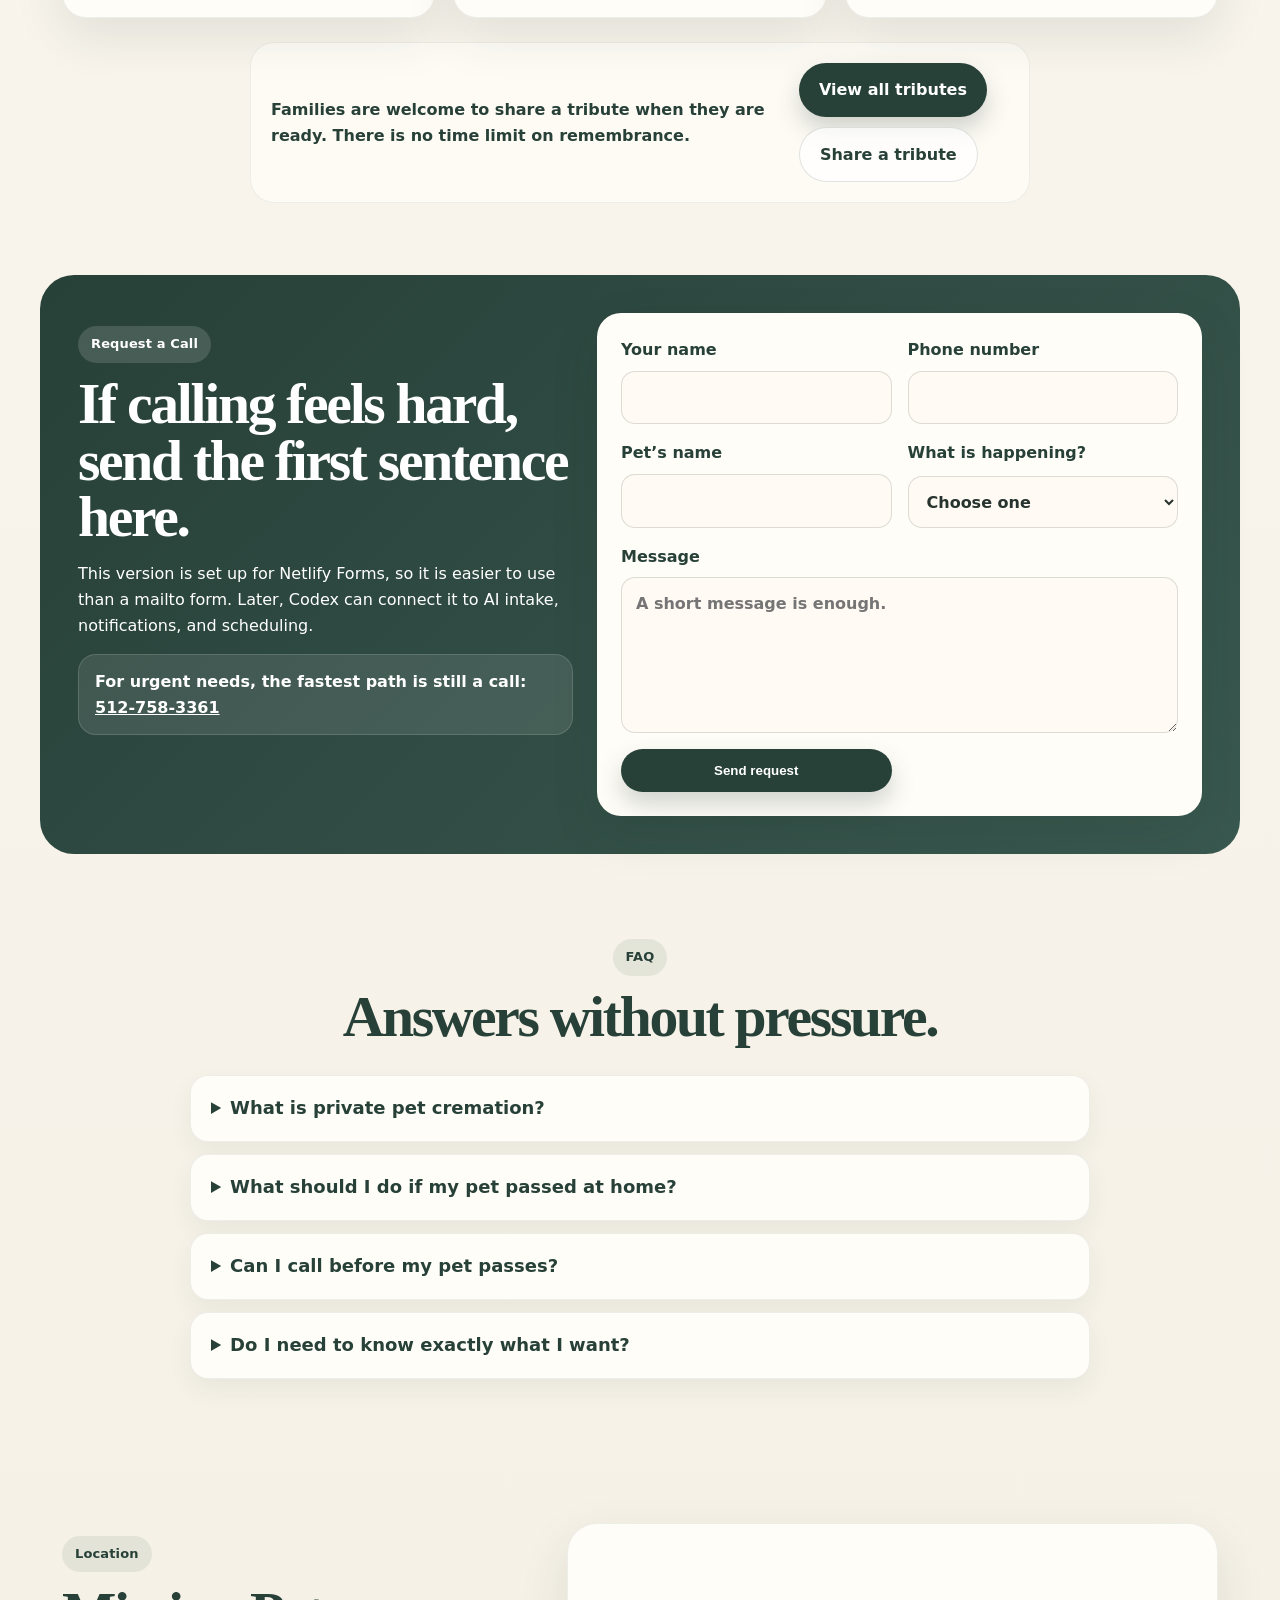
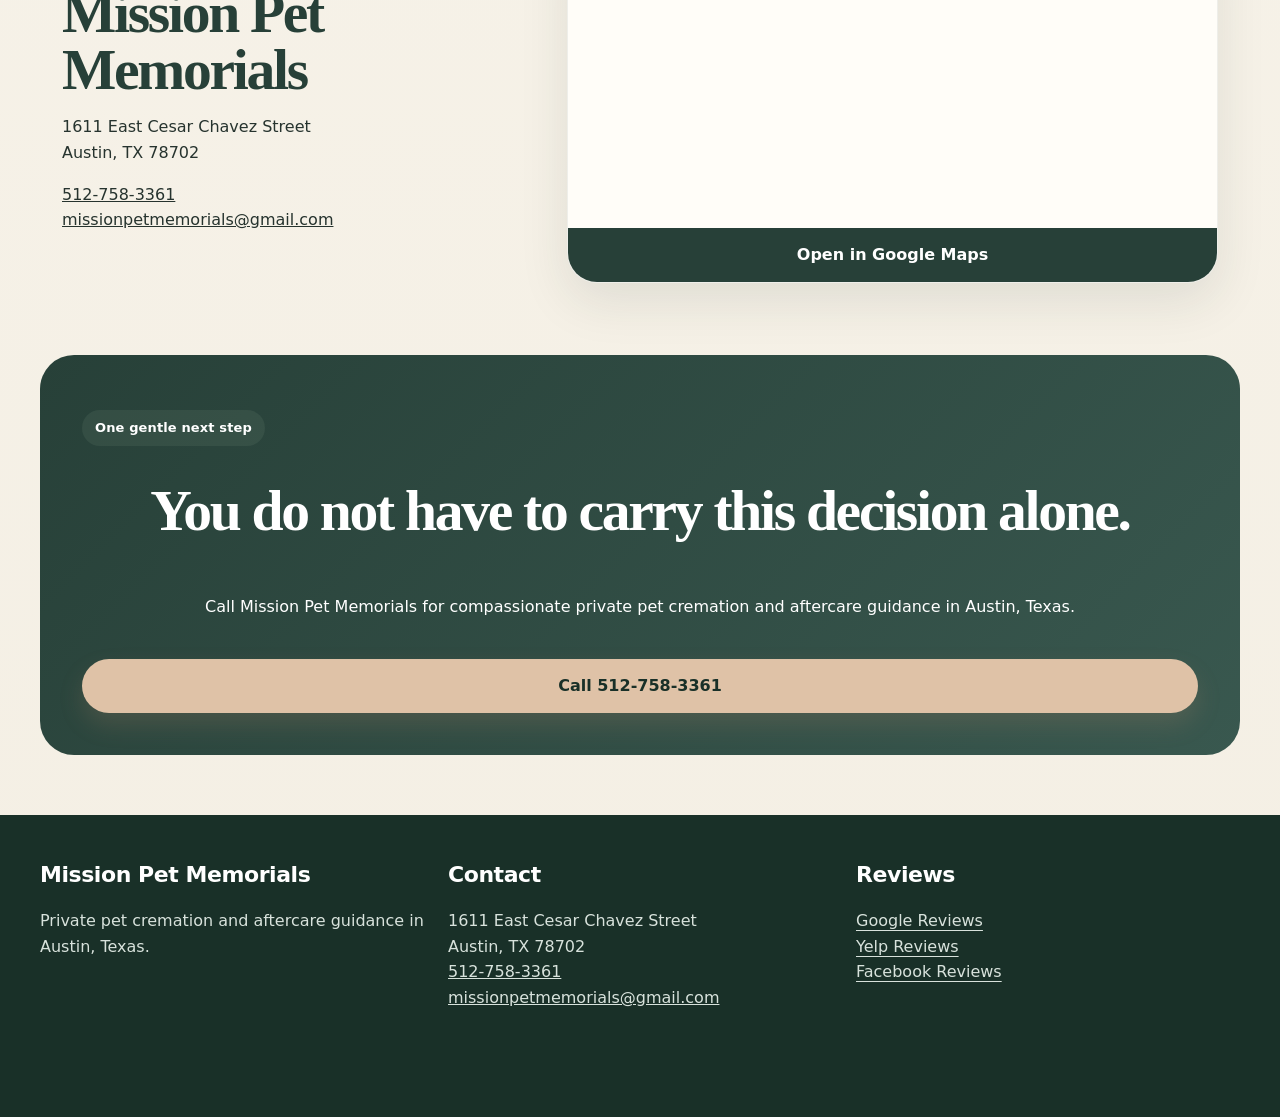
==== commit 779e0336: "Add reviews page and review platform links" ====
--- a/index.html
+++ b/index.html
@@ -42,6 +42,7 @@
         <a href="#services">Services</a>
         <a href="#grief">Grief Support</a>
         <a href="tributes.html">Tributes</a>
+        <a href="reviews.html">Reviews</a>
         <a href="#faq">FAQ</a>
         <a class="nav-call" href="tel:5127583361">Call Now</a>
       </div>
@@ -433,8 +434,12 @@
         <p>1611 East Cesar Chavez Street<br>Austin, TX 78702<br><a href="tel:5127583361">512-758-3361</a><br><a href="mailto:missionpetmemorials@gmail.com">missionpetmemorials@gmail.com</a></p>
       </div>
       <div>
-        <h3>Next updates</h3>
-        <p>Add real photos<br>Add verified reviews<br>Add service details<br>Add AI scheduling</p>
+        <h3>Reviews</h3>
+        <p class="footer-links">
+          <a href="https://www.google.com/maps/search/?api=1&query=Mission%20Pet%20Memorials%201611%20E%20Cesar%20Chavez%20St%20Austin%20TX%2078702" target="_blank" rel="noopener">Google Reviews</a><br>
+          <a href="http://www.yelp.com/biz/mission-pet-memorials-austin" target="_blank" rel="noopener">Yelp Reviews</a><br>
+          <a href="https://www.facebook.com/missionfuneralhomepetmemorials/reviews" target="_blank" rel="noopener">Facebook Reviews</a>
+        </p>
       </div>
     </div>
   </footer>
--- a/styles.css
+++ b/styles.css
@@ -534,8 +534,15 @@
   align-items: center;
 }
 
-.tribute-hero > div {
+.tribute-hero > div,
+.reviews-hero > div {
   max-width: 840px;
+}
+
+.reviews-hero {
+  min-height: 520px;
+  display: grid;
+  align-items: center;
 }
 
 .tribute-section .card-grid {
@@ -592,6 +599,82 @@
   display: flex;
   gap: 10px;
   flex-wrap: wrap;
+}
+
+.reviews-section {
+  padding-top: 48px;
+}
+
+.review-grid,
+.review-platforms {
+  display: grid;
+  grid-template-columns: repeat(3, minmax(0, 1fr));
+  gap: 18px;
+}
+
+.review-card,
+.review-link-card {
+  background: var(--white);
+  border: 1px solid rgba(39, 64, 56, 0.08);
+  border-radius: 24px;
+  box-shadow: var(--shadow);
+}
+
+.review-card {
+  padding: 24px;
+}
+
+.review-card blockquote {
+  font-size: 22px;
+}
+
+.review-stars {
+  color: var(--clay);
+  letter-spacing: 0.14em;
+  font-weight: 900;
+  margin-bottom: 14px;
+}
+
+.review-author {
+  color: var(--deep);
+  font-weight: 900;
+  margin: 0;
+}
+
+.review-platform-section {
+  padding-top: 36px;
+}
+
+.review-link-card {
+  color: inherit;
+  display: grid;
+  gap: 8px;
+  padding: 24px;
+  text-decoration: none;
+  transition: transform 160ms ease, box-shadow 160ms ease;
+}
+
+.review-link-card:hover,
+.review-link-card:focus-visible {
+  box-shadow: 0 22px 56px rgba(25, 48, 40, 0.14);
+  transform: translateY(-2px);
+}
+
+.review-link-card span {
+  color: var(--clay);
+  font-size: 13px;
+  font-weight: 900;
+  letter-spacing: 0.06em;
+  text-transform: uppercase;
+}
+
+.review-link-card strong {
+  color: var(--deep);
+  font-size: 22px;
+}
+
+.footer-links a {
+  text-underline-offset: 4px;
 }
 
 .form-section {
@@ -784,6 +867,11 @@
     grid-template-columns: 1fr;
   }
 
+  .review-grid,
+  .review-platforms {
+    grid-template-columns: 1fr;
+  }
+
   .tribute-note {
     align-items: stretch;
     flex-direction: column;
